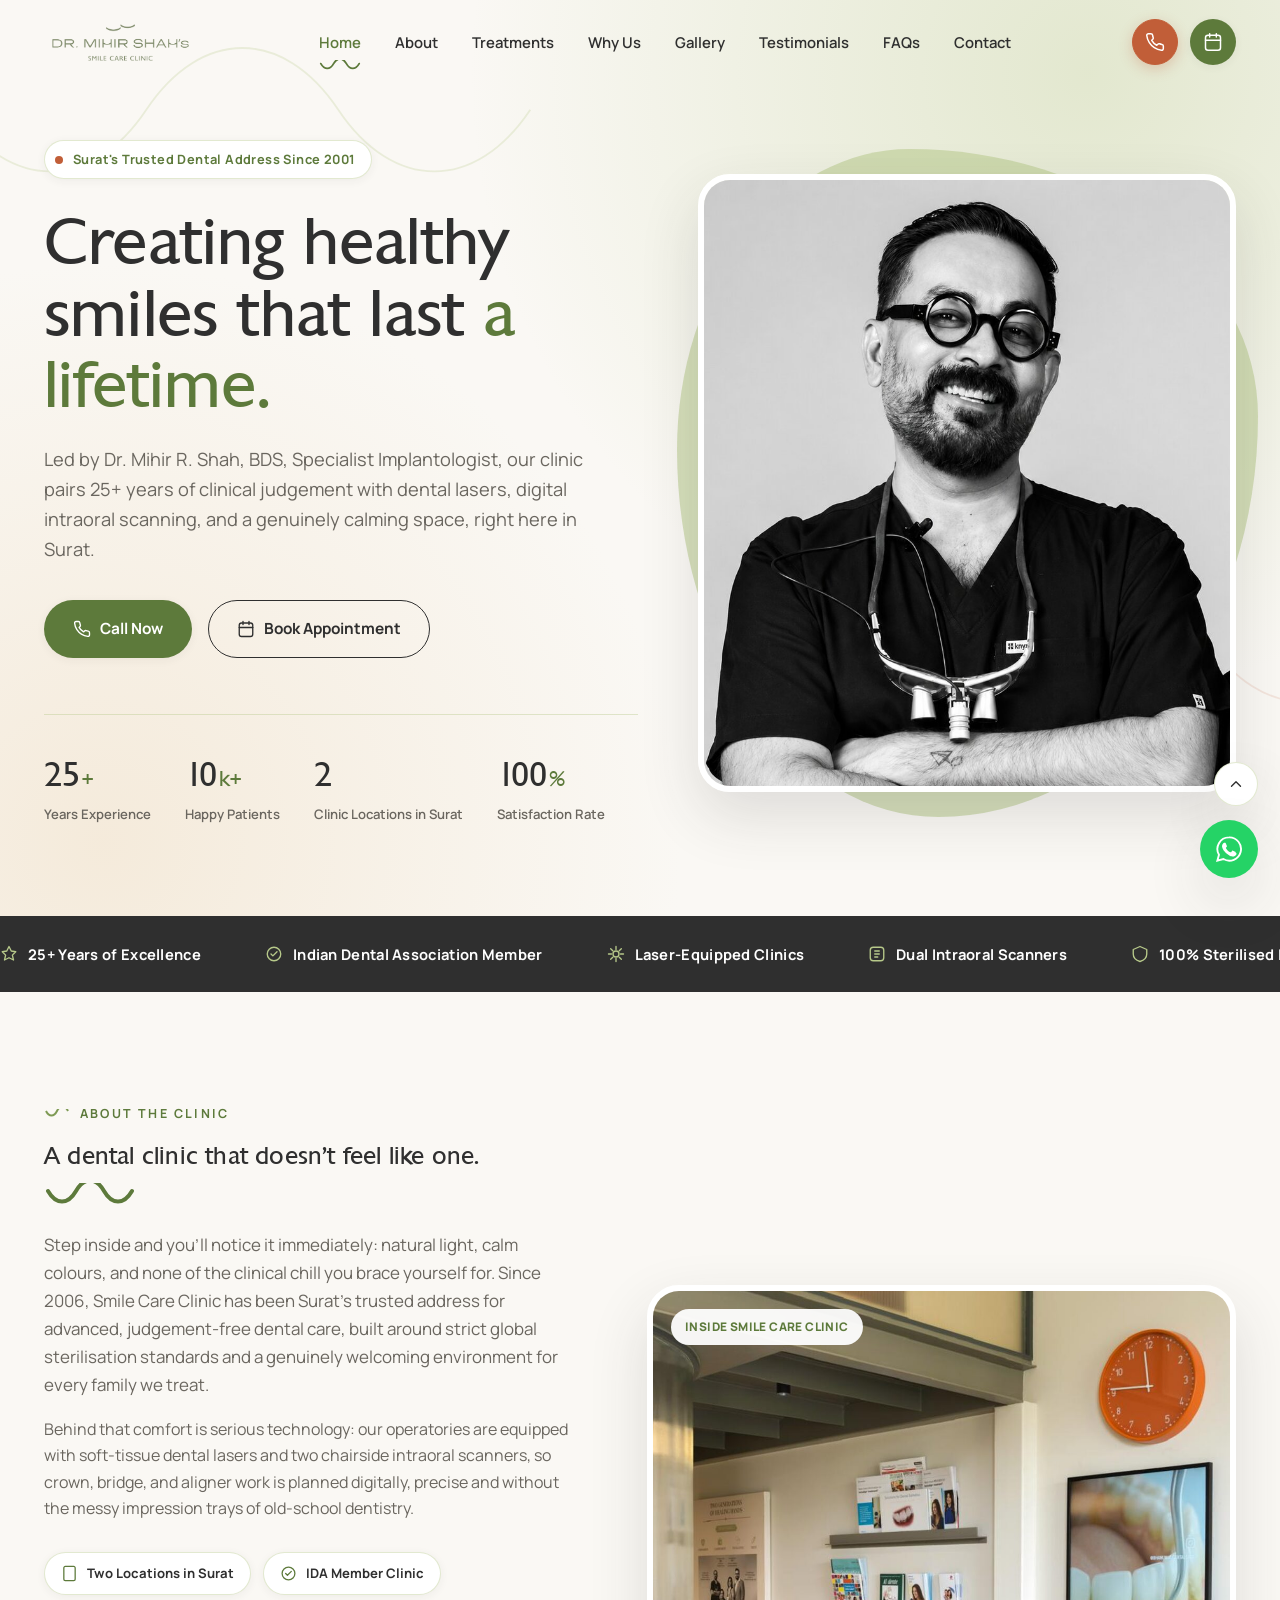
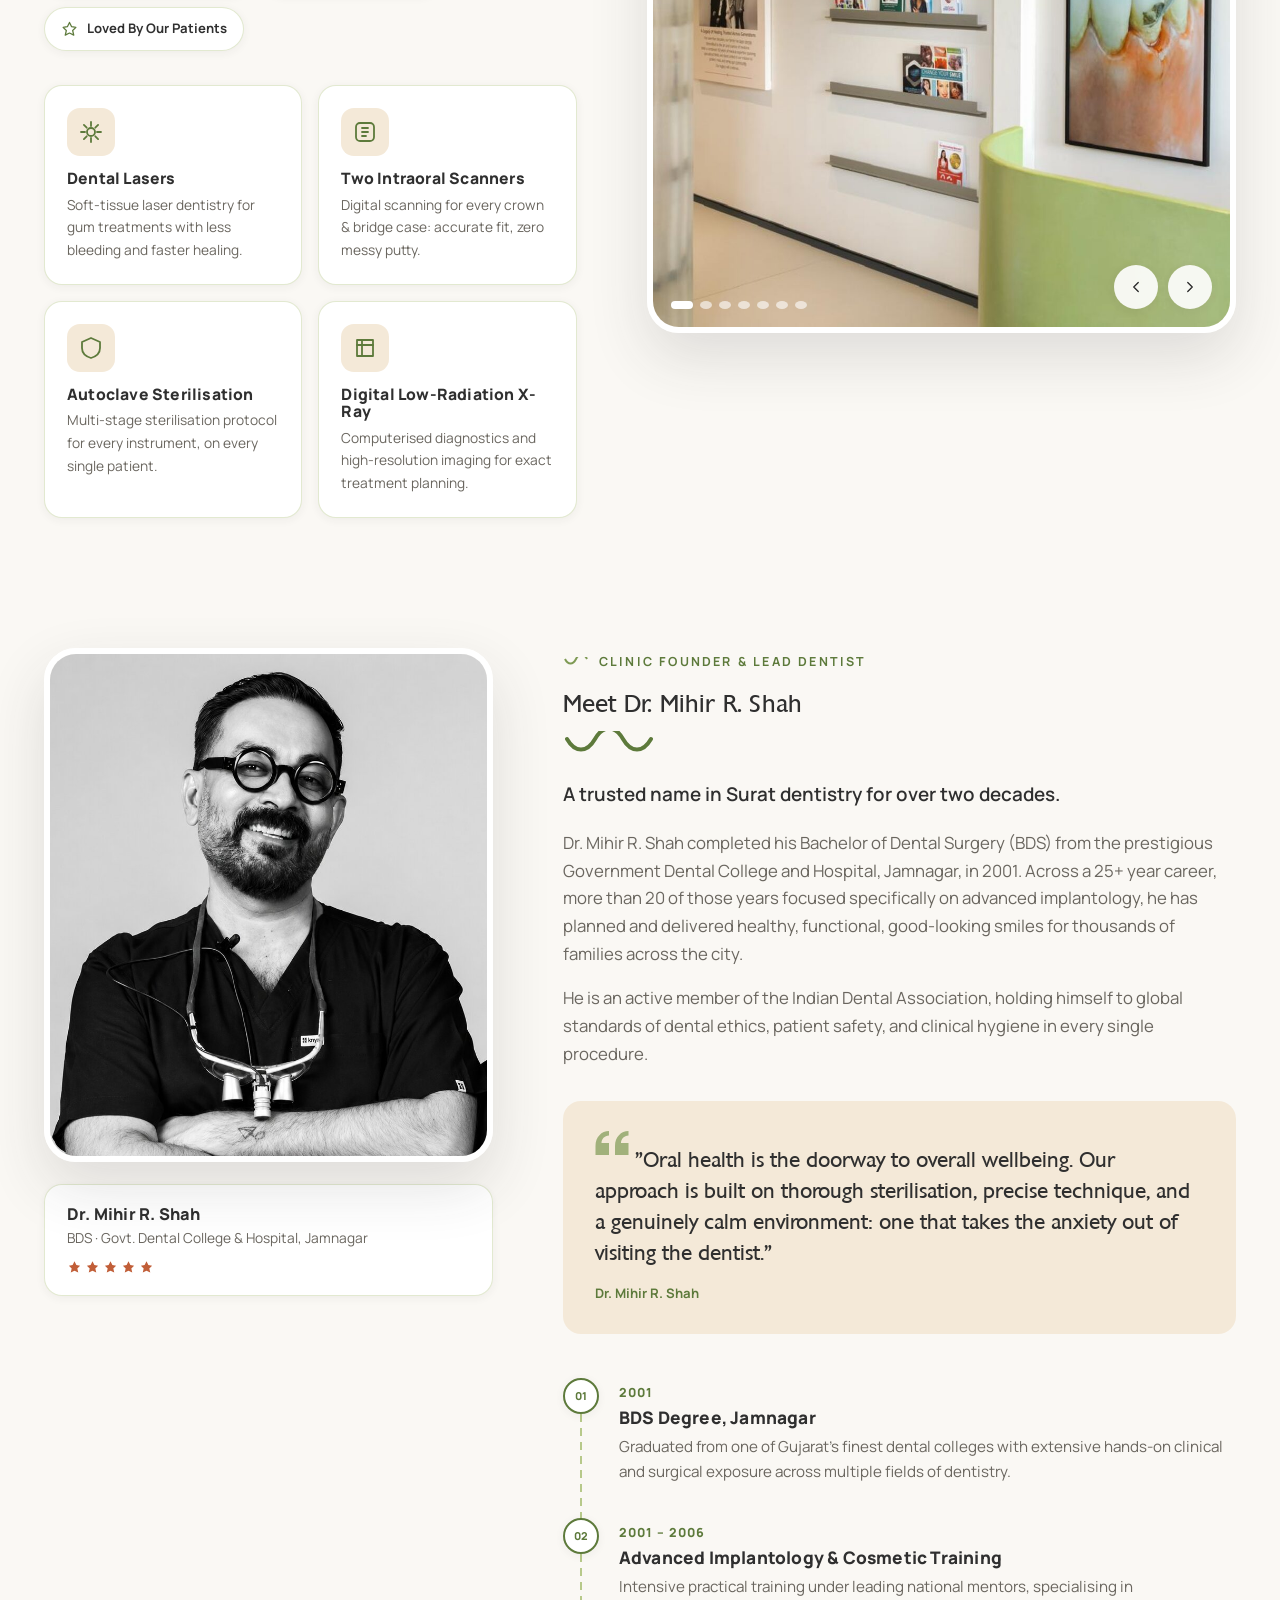
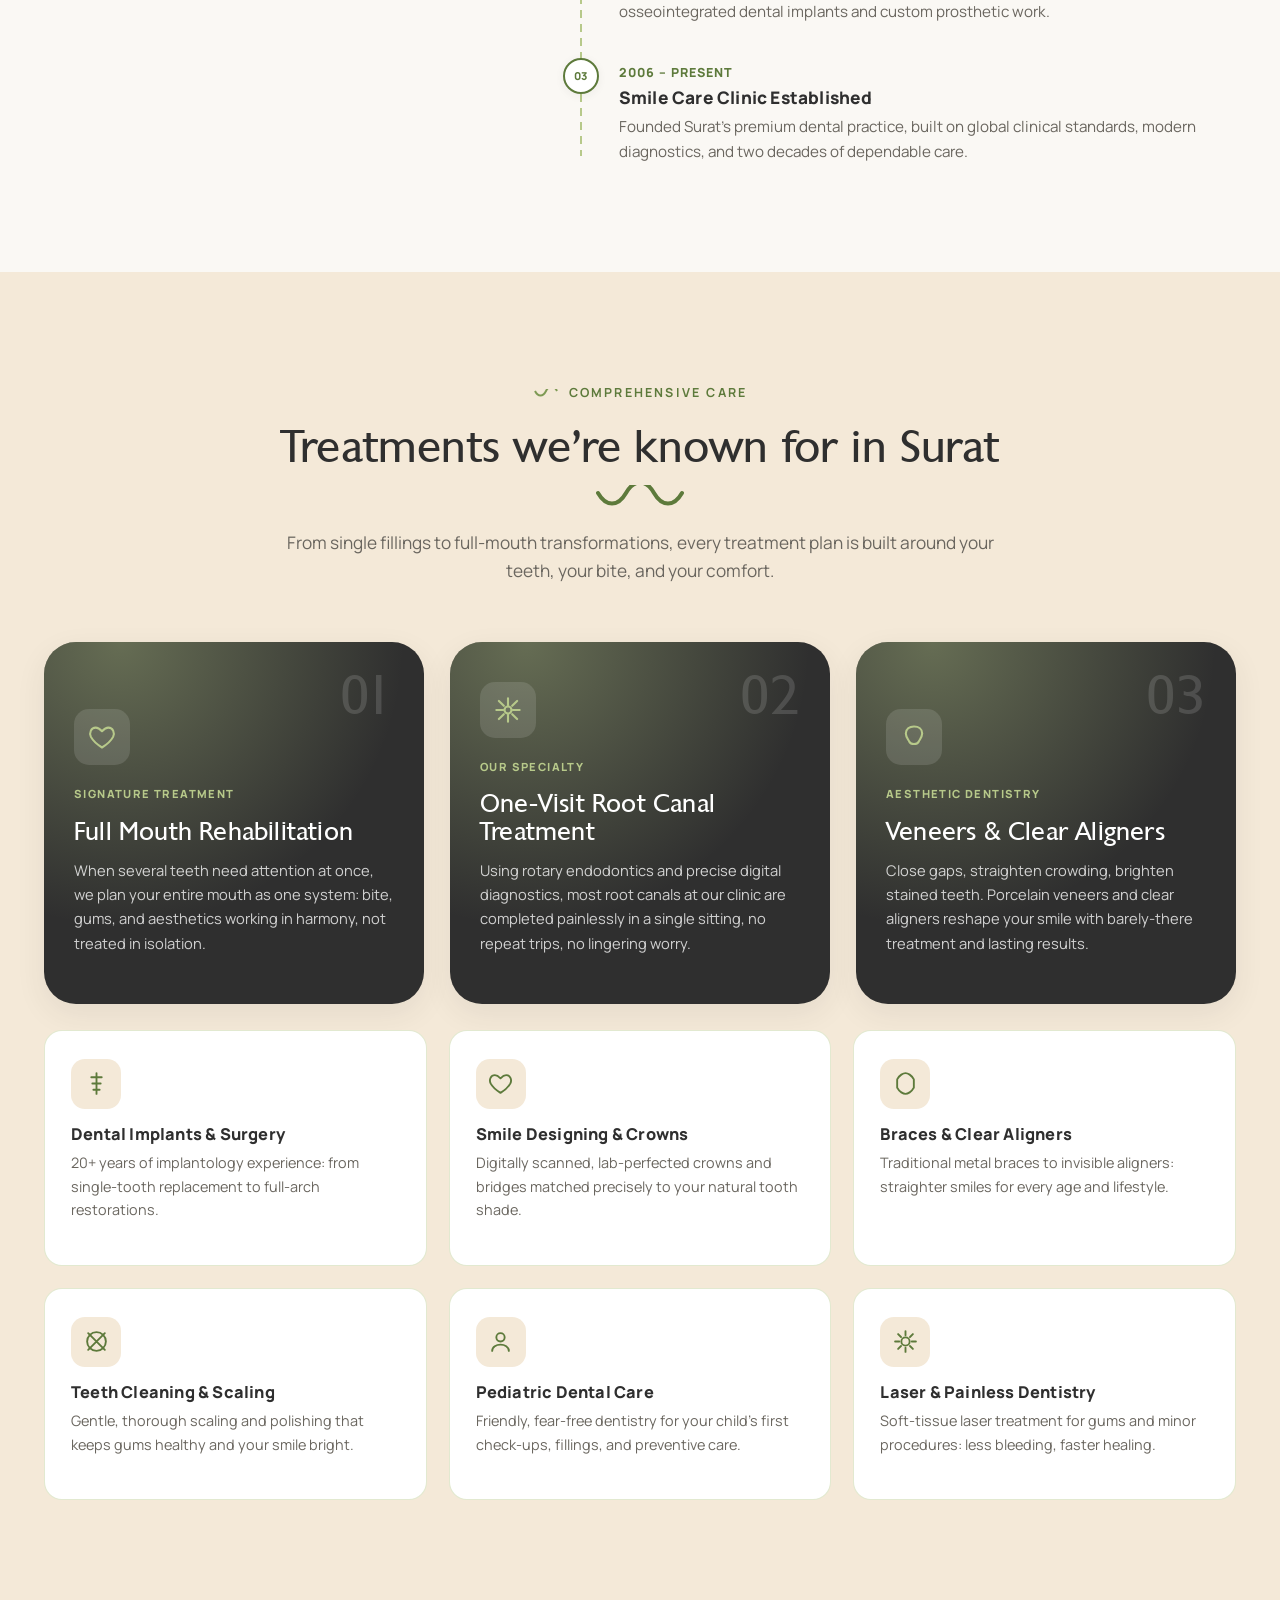
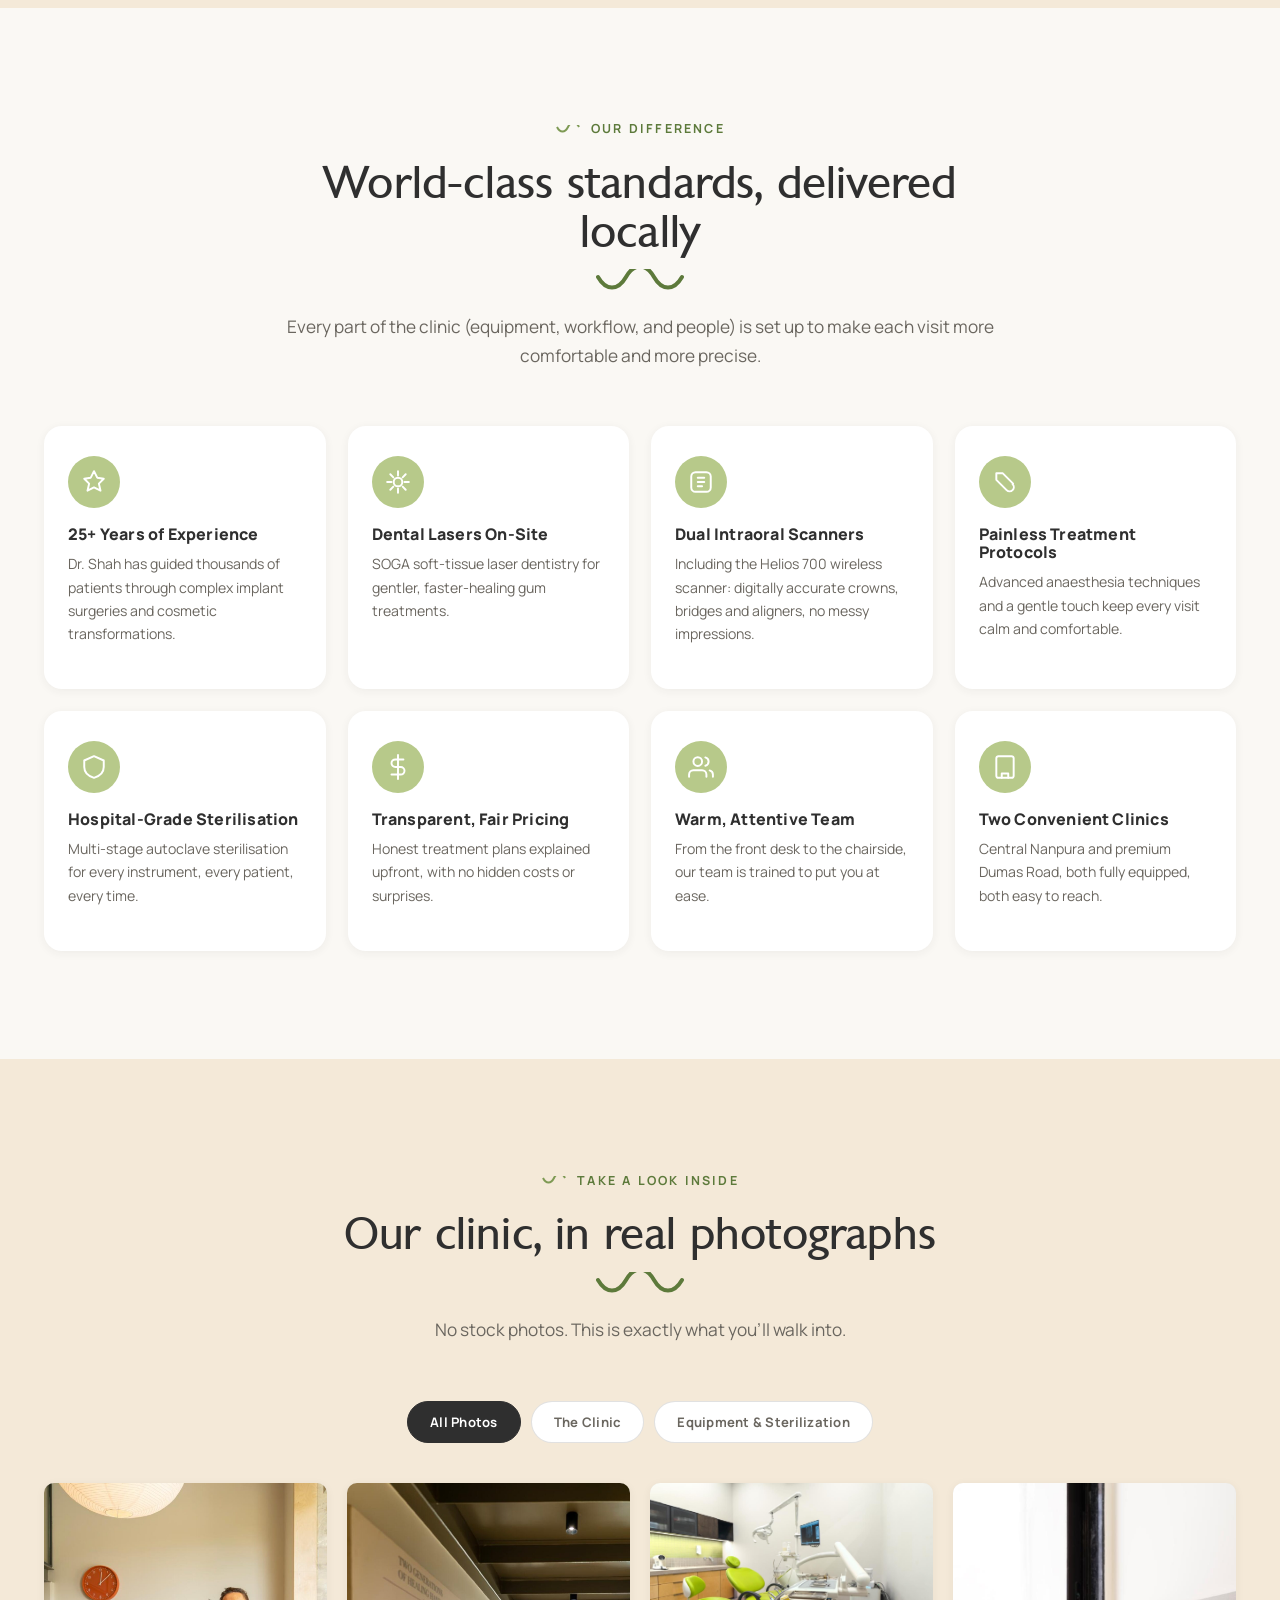
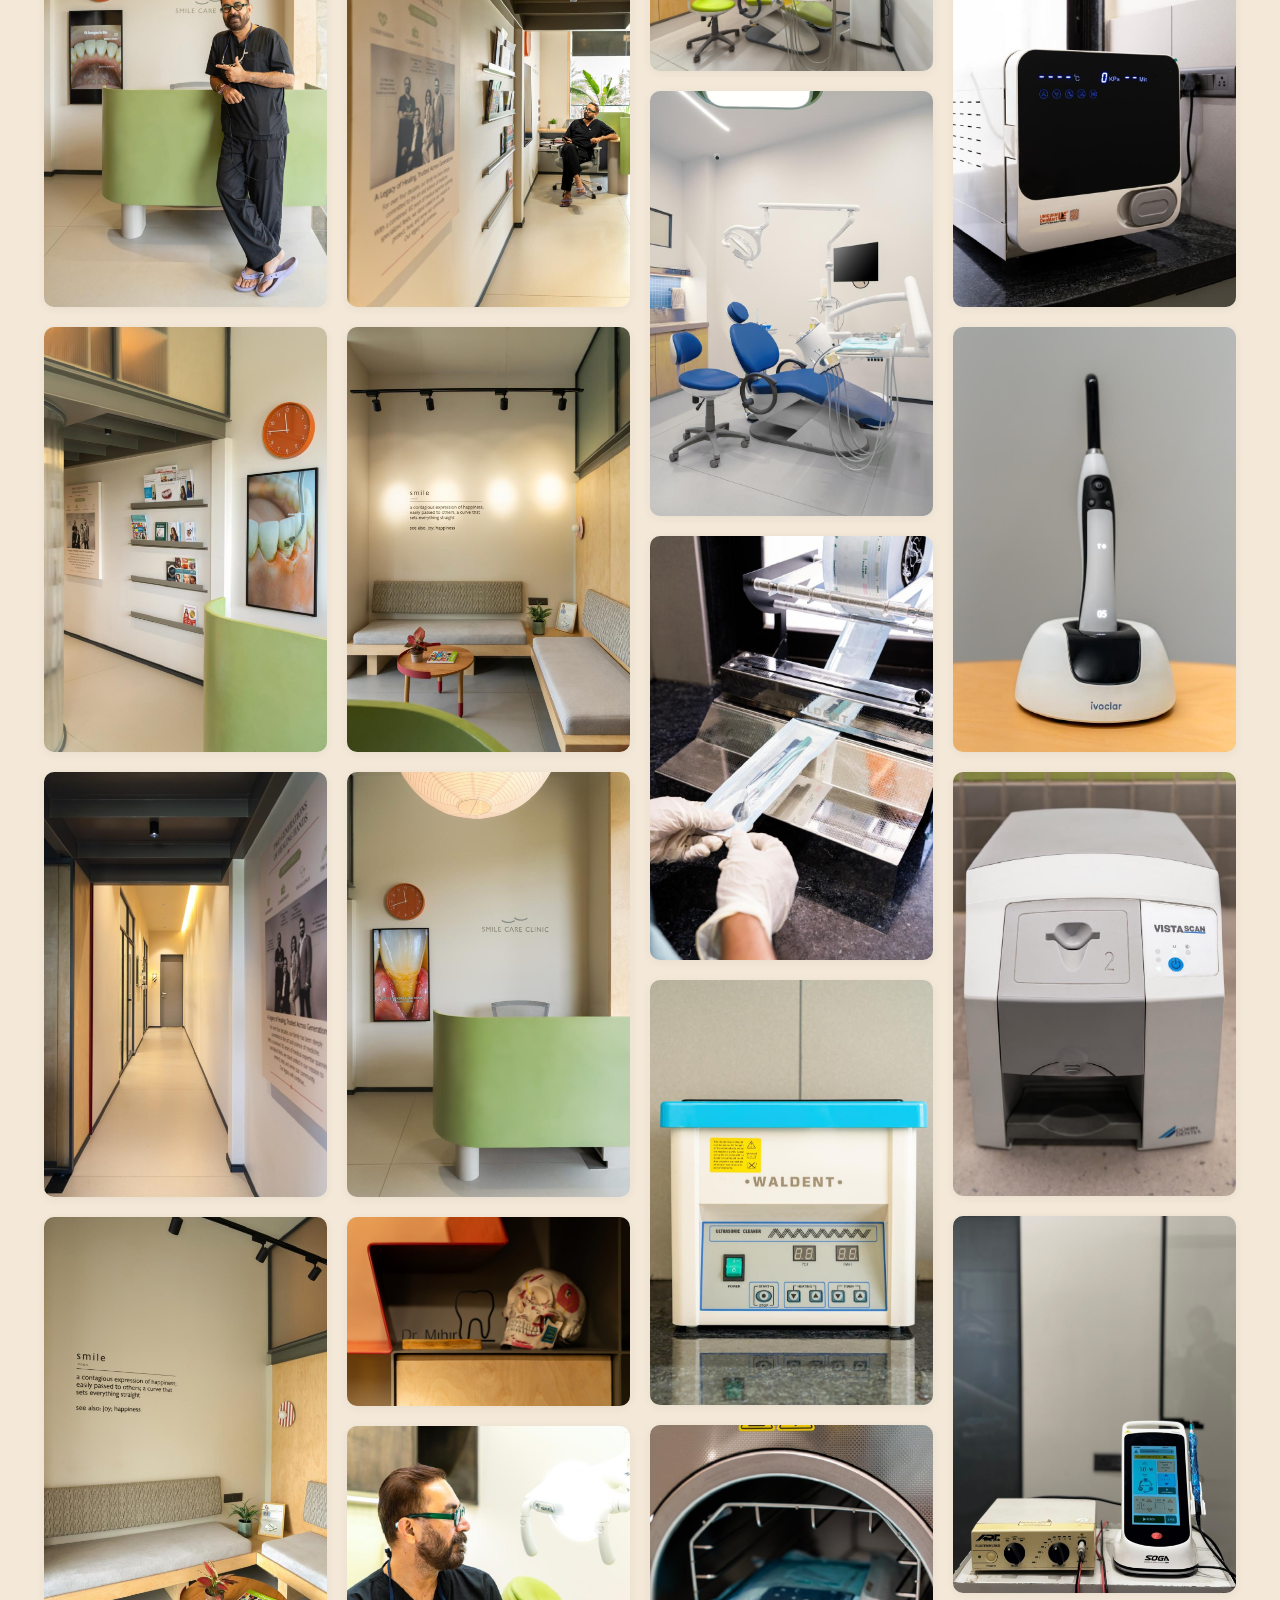
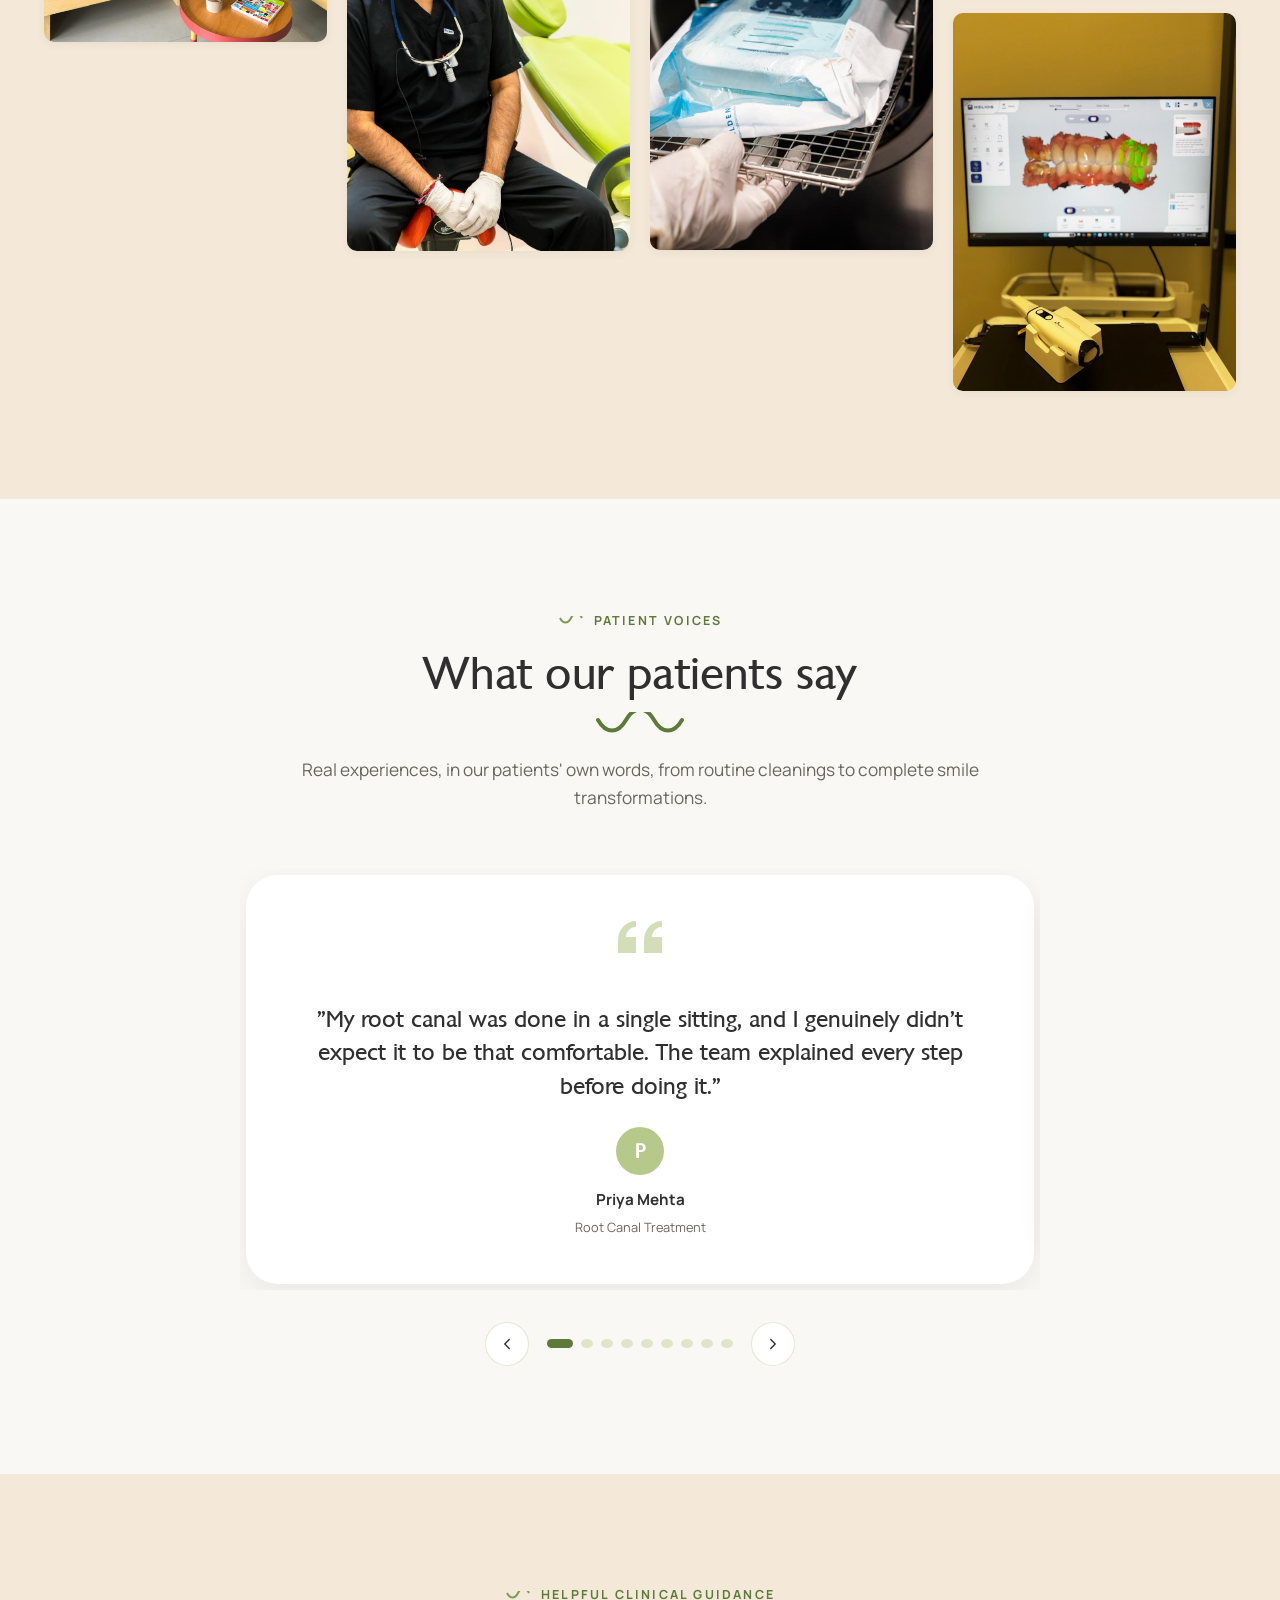
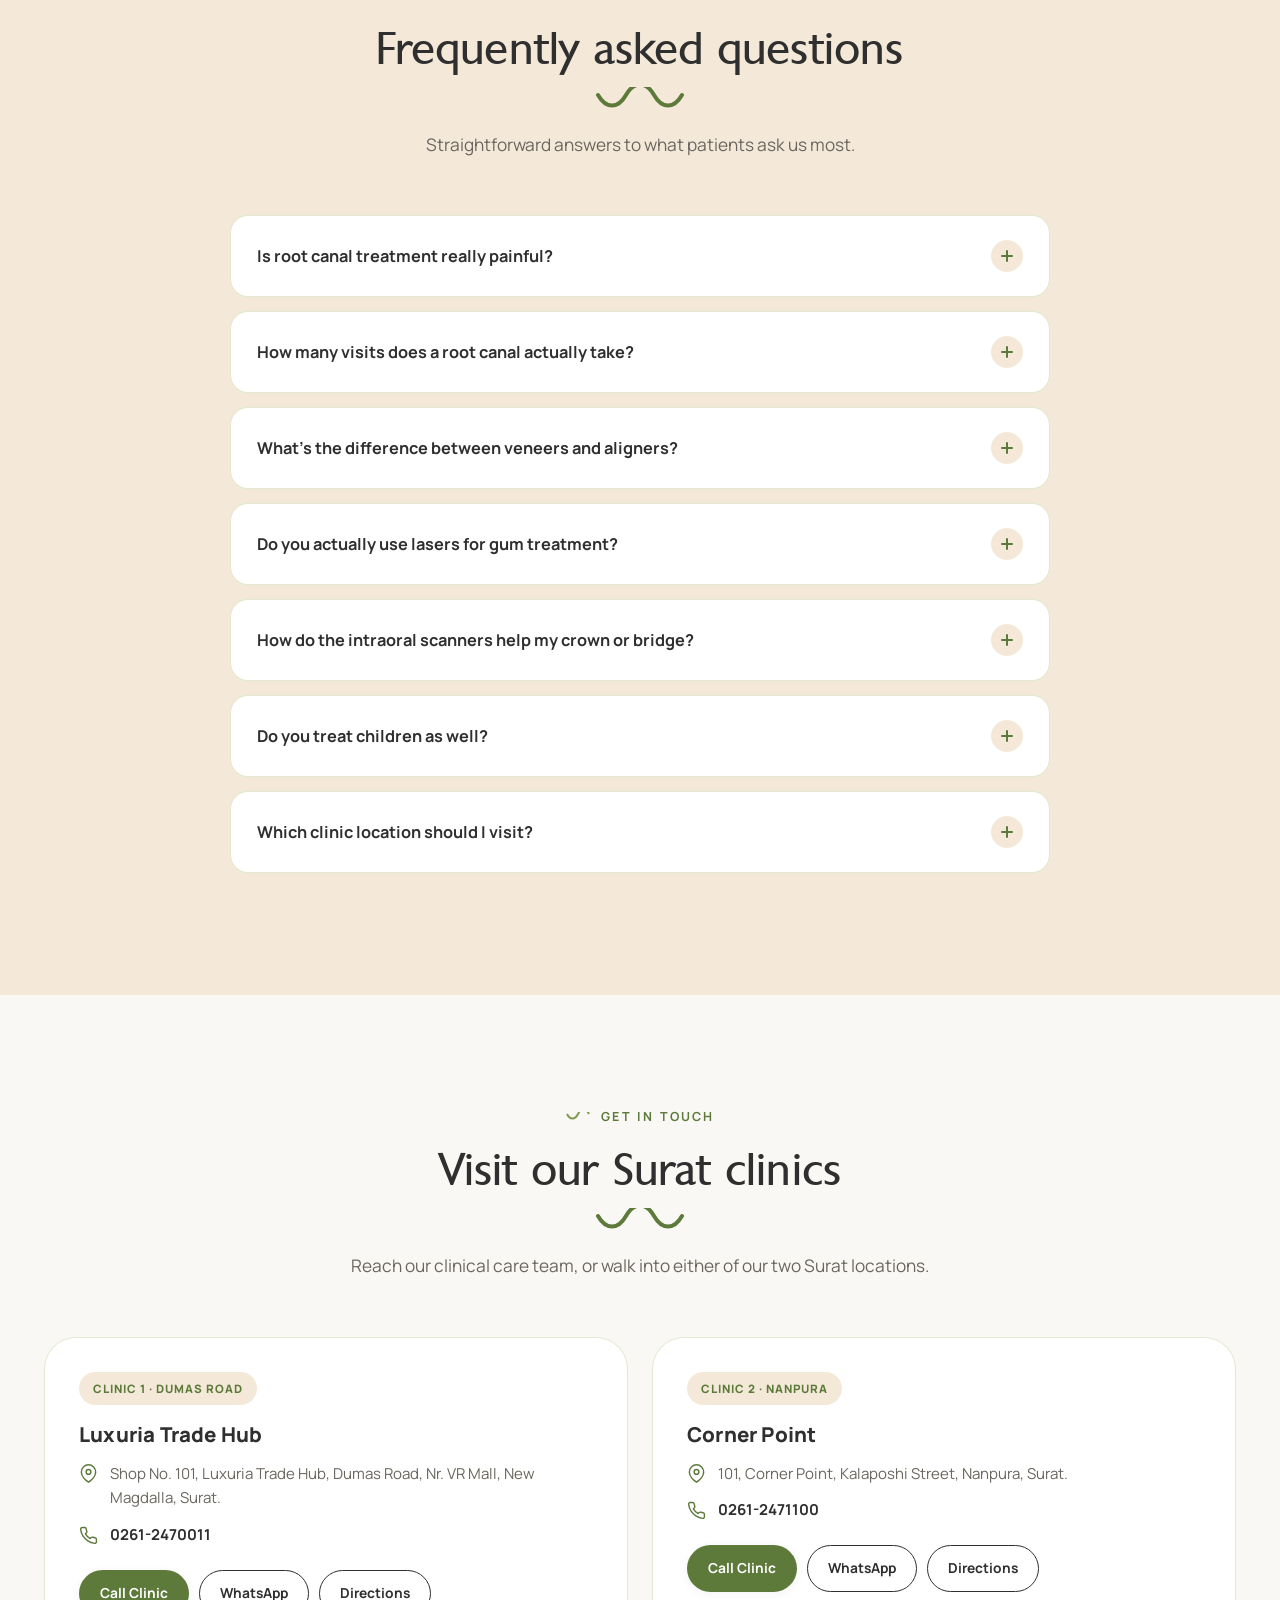
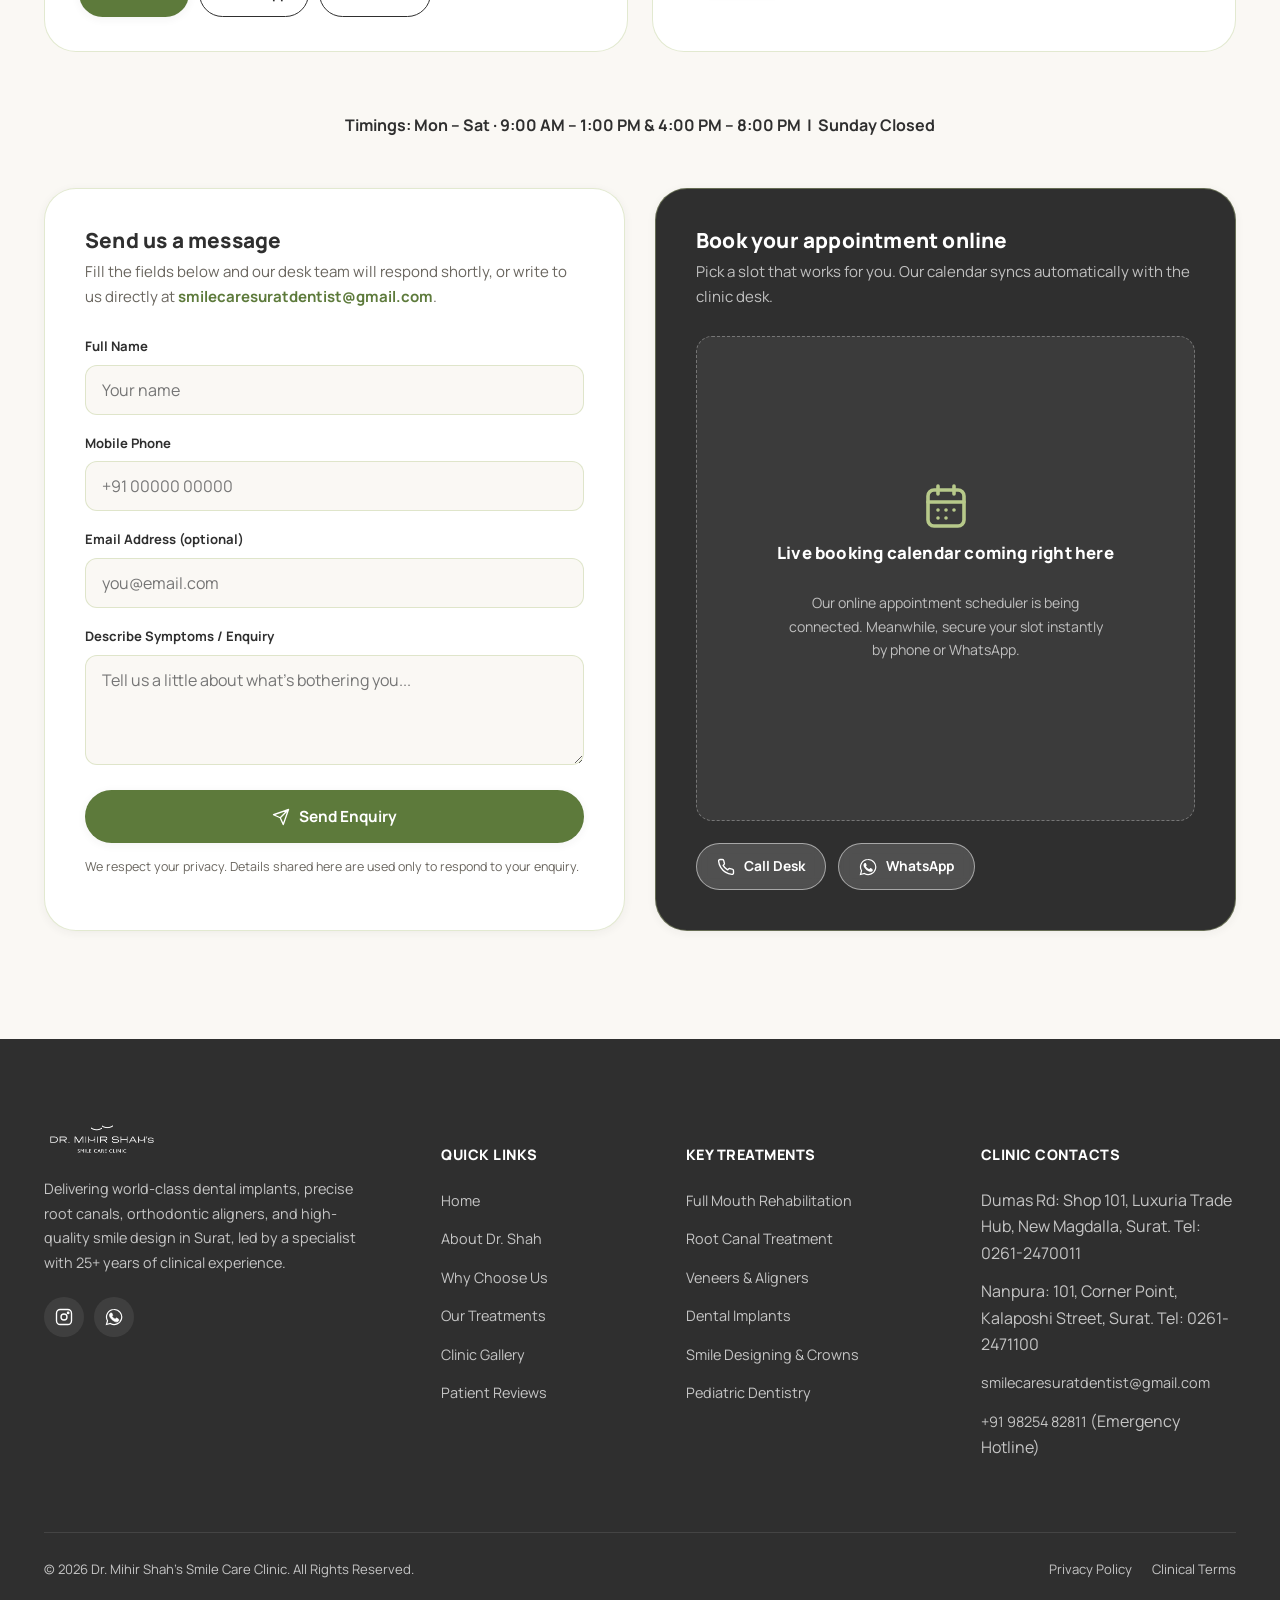
==== index.html @ f991dbf8 "Add files via upload" ====
<!DOCTYPE html>
<html lang="en">
<head>
<meta charset="UTF-8">
<meta name="viewport" content="width=device-width, initial-scale=1.0">
<title>Dr. Mihir Shah's Smile Care Clinic | Best Dentist in Surat: Implants, RCT, Veneers</title>
<meta name="description" content="Smile Care Clinic, Surat, led by Dr. Mihir R. Shah, 25+ years of dental experience. Laser dentistry, dual intraoral scanners, one-visit root canal treatment, full mouth rehabilitation, veneers & aligners. Two clinics: Nanpura & Dumas Road.">
<meta name="keywords" content="dentist in Surat, best dentist Surat, dental implants Surat, root canal treatment Surat, veneers Surat, Dr Mihir Shah, Smile Care Clinic, dental clinic Nanpura, dental clinic Dumas Road">
<meta name="robots" content="index, follow">
<link rel="canonical" href="https://smilecareclinic-surat.com/">

<!-- Open Graph -->
<meta property="og:type" content="business.business">
<meta property="og:title" content="Dr. Mihir Shah's Smile Care Clinic | Best Dentist in Surat">
<meta property="og:description" content="25+ years of trusted, painless dentistry in Surat. Laser dentistry, digital intraoral scanning, one-visit root canals, full mouth rehabilitation, veneers & aligners.">
<meta property="og:image" content="assets/images/logo.png">
<meta property="og:locale" content="en_IN">

<link rel="icon" type="image/png" href="assets/images/logo.png">

<link rel="preconnect" href="https://fonts.googleapis.com">
<link rel="preconnect" href="https://fonts.gstatic.com" crossorigin>
<link href="https://fonts.googleapis.com/css2?family=Manrope:wght@400;500;600;700;800&display=swap" rel="stylesheet">

<link rel="stylesheet" href="assets/css/style.css">

<!-- LocalBusiness structured data -->
<script type="application/ld+json">
{
  "@context": "https://schema.org",
  "@type": "Dentist",
  "name": "Dr. Mihir Shah's Smile Care Clinic",
  "image": "assets/images/logo.png",
  "priceRange": "$$",
  "telephone": "+919825482811",
  "email": "smilecaresuratdentist@gmail.com",
  "founder": { "@type": "Person", "name": "Dr. Mihir R. Shah" },
  "address": [
    {
      "@type": "PostalAddress",
      "streetAddress": "Shop No. 101, Luxuria Trade Hub, Dumas Road, Nr. VR Mall, New Magdalla",
      "addressLocality": "Surat",
      "addressRegion": "Gujarat",
      "addressCountry": "IN"
    },
    {
      "@type": "PostalAddress",
      "streetAddress": "101, Corner Point, Kalaposhi Street, Nanpura",
      "addressLocality": "Surat",
      "addressRegion": "Gujarat",
      "addressCountry": "IN"
    }
  ]
}
</script>
</head>
<body>

<!-- ============================================================
     NAV
     ============================================================ -->
<header class="nav" id="siteNav">
  <div class="container">
    <a href="#home" class="brand" aria-label="Dr. Mihir Shah's Smile Care Clinic Home">
      <img src="assets/images/logo.png" alt="Dr. Mihir Shah's Smile Care Clinic logo">
    </a>

    <nav class="nav-links" id="navLinks">
      <a href="#home" data-nav>Home <span class="arc-underline"><svg viewBox="0 0 92 26"><path d="M4 8c8 14 20 14 28 0s20-14 28 0 20 14 28 0"/></svg></span></a>
      <a href="#about" data-nav>About <span class="arc-underline"><svg viewBox="0 0 92 26"><path d="M4 8c8 14 20 14 28 0s20-14 28 0 20 14 28 0"/></svg></span></a>
      <a href="#treatments" data-nav>Treatments <span class="arc-underline"><svg viewBox="0 0 92 26"><path d="M4 8c8 14 20 14 28 0s20-14 28 0 20 14 28 0"/></svg></span></a>
      <a href="#why-us" data-nav>Why Us <span class="arc-underline"><svg viewBox="0 0 92 26"><path d="M4 8c8 14 20 14 28 0s20-14 28 0 20 14 28 0"/></svg></span></a>
      <a href="#gallery" data-nav>Gallery <span class="arc-underline"><svg viewBox="0 0 92 26"><path d="M4 8c8 14 20 14 28 0s20-14 28 0 20 14 28 0"/></svg></span></a>
      <a href="#testimonials" data-nav>Testimonials <span class="arc-underline"><svg viewBox="0 0 92 26"><path d="M4 8c8 14 20 14 28 0s20-14 28 0 20 14 28 0"/></svg></span></a>
      <a href="#faq" data-nav>FAQs <span class="arc-underline"><svg viewBox="0 0 92 26"><path d="M4 8c8 14 20 14 28 0s20-14 28 0 20 14 28 0"/></svg></span></a>
      <a href="#contact" data-nav>Contact <span class="arc-underline"><svg viewBox="0 0 92 26"><path d="M4 8c8 14 20 14 28 0s20-14 28 0 20 14 28 0"/></svg></span></a>
    </nav>

    <div class="nav-ctas">
      <a href="tel:+919825482811" class="icon-btn icon-btn-outline" aria-label="Call Clinic" title="Call Clinic">
        <svg class="ic-stroke" viewBox="0 0 24 24"><path d="M22 16.92v3a2 2 0 0 1-2.18 2 19.79 19.79 0 0 1-8.63-3.07 19.5 19.5 0 0 1-6-6 19.79 19.79 0 0 1-3.07-8.67A2 2 0 0 1 4.11 2h3a2 2 0 0 1 2 1.72c.127.96.362 1.903.7 2.81a2 2 0 0 1-.45 2.11L8.09 9.91a16 16 0 0 0 6 6l1.27-1.27a2 2 0 0 1 2.11-.45c.907.338 1.85.573 2.81.7A2 2 0 0 1 22 16.92z"/></svg>
      </a>
      <a href="#contact" class="icon-btn icon-btn-primary" aria-label="Book Appointment" title="Book Appointment">
        <svg class="ic-stroke" viewBox="0 0 24 24"><rect x="3" y="4" width="18" height="18" rx="3"/><path d="M16 2v4M8 2v4M3 10h18"/></svg>
      </a>
    </div>

    <button class="nav-toggle" id="navToggle" aria-label="Toggle menu" aria-expanded="false">
      <span></span><span></span><span></span>
    </button>
  </div>
</header>

<!-- ============================================================
     HERO
     ============================================================ -->
<section class="hero" id="home">
  <svg class="hero-arcs" viewBox="0 0 1400 800" preserveAspectRatio="xMidYMid slice">
    <path d="M-50 120c60 90 150 90 210 0s150-90 210 0 150 90 210 0" fill="none" stroke="#B7C98A" stroke-width="2" opacity=".5"/>
    <path d="M900 700c60 90 150 90 210 0s150-90 210 0 150 90 210 0" fill="none" stroke="#C15E38" stroke-width="2" opacity=".25"/>
  </svg>
  <div class="container hero-grid">
    <div class="hero-copy">
      <span class="hero-eyebrow"><span class="dot"></span> Surat's Trusted Dental Address Since 2001</span>
      <h1>Creating healthy smiles that last <em>a lifetime.</em></h1>
      <p class="hero-sub">Led by Dr. Mihir R. Shah, BDS, Specialist Implantologist, our clinic pairs 25+ years of clinical judgement with dental lasers, digital intraoral scanning, and a genuinely calming space, right here in Surat.</p>
      <div class="hero-ctas">
        <a href="tel:+919825482811" class="btn btn-primary">
          <svg class="ic-stroke" viewBox="0 0 24 24"><path d="M22 16.92v3a2 2 0 0 1-2.18 2 19.79 19.79 0 0 1-8.63-3.07 19.5 19.5 0 0 1-6-6 19.79 19.79 0 0 1-3.07-8.67A2 2 0 0 1 4.11 2h3a2 2 0 0 1 2 1.72c.127.96.362 1.903.7 2.81a2 2 0 0 1-.45 2.11L8.09 9.91a16 16 0 0 0 6 6l1.27-1.27a2 2 0 0 1 2.11-.45c.907.338 1.85.573 2.81.7A2 2 0 0 1 22 16.92z"/></svg>
          Call Now
        </a>
        <a href="#contact" class="btn btn-outline">
          <svg class="ic-stroke" viewBox="0 0 24 24"><rect x="3" y="4" width="18" height="18" rx="3"/><path d="M16 2v4M8 2v4M3 10h18"/></svg>
          Book Appointment
        </a>
      </div>

      <div class="hero-stats">
        <div class="hero-stat"><div class="num"><span data-count="25">0</span><span class="suffix">+</span></div><div class="label">Years Experience</div></div>
        <div class="hero-stat"><div class="num"><span data-count="10">0</span><span class="suffix">k+</span></div><div class="label">Happy Patients</div></div>
        <div class="hero-stat"><div class="num"><span data-count="2">0</span><span class="suffix"></span></div><div class="label">Clinic Locations in Surat</div></div>
        <div class="hero-stat"><div class="num"><span data-count="100">0</span><span class="suffix">%</span></div><div class="label">Satisfaction Rate</div></div>
      </div>
    </div>

    <div class="hero-visual">
      <div class="hero-blob"></div>
      <div class="hero-photo-wrap">
        <img src="assets/images/dr-mihir-shah.jpg" alt="Dr. Mihir R. Shah, dentist and implantologist at Smile Care Clinic, Surat">
      </div>
    </div>
  </div>
</section>

<!-- TRUST STRIP -->
<div class="trust-strip">
  <div class="trust-track" id="trustTrack">
    <!-- duplicated via JS for seamless loop, seed items below -->
    <span class="trust-item"><svg class="ic-stroke" viewBox="0 0 24 24"><path d="M12 2l3 6 6 1-4.5 4.5L18 20l-6-3-6 3 1.5-6.5L3 9l6-1 3-6z"/></svg> 25+ Years of Excellence</span>
    <span class="trust-item"><svg class="ic-stroke" viewBox="0 0 24 24"><circle cx="12" cy="12" r="9"/><path d="M8 12l2.5 2.5L16 9"/></svg> Indian Dental Association Member</span>
    <span class="trust-item"><svg class="ic-stroke" viewBox="0 0 24 24"><path d="M12 2v4M4.9 4.9l2.8 2.8M2 12h4M4.9 19.1l2.8-2.8M12 18v4M16.3 16.3l2.8 2.8M18 12h4M16.3 7.7l2.8-2.8"/><circle cx="12" cy="12" r="4"/></svg> Laser-Equipped Clinics</span>
    <span class="trust-item"><svg class="ic-stroke" viewBox="0 0 24 24"><rect x="3" y="3" width="18" height="18" rx="4"/><path d="M9 8h6M9 12h6M9 16h4"/></svg> Dual Intraoral Scanners</span>
    <span class="trust-item"><svg class="ic-stroke" viewBox="0 0 24 24"><path d="M12 2 3 6v6c0 5 4 8.5 9 10 5-1.5 9-5 9-10V6l-9-4z"/></svg> 100% Sterilised Instruments</span>
    <span class="trust-item"><svg class="ic-stroke" viewBox="0 0 24 24"><path d="M18 2H6a2 2 0 0 0-2 2v16a2 2 0 0 0 2 2h12a2 2 0 0 0 2-2V4a2 2 0 0 0-2-2z"/><path d="M9 22v-4h6v4"/></svg> Two Clinics in Surat</span>
  </div>
</div>

<!-- ============================================================
     ABOUT
     ============================================================ -->
<section class="section" id="about">
  <div class="container">

    <!-- About Clinic -->
    <div class="about-clinic">
      <div class="about-copy reveal">
        <span class="eyebrow"><svg viewBox="0 0 26 10"><path d="M2 2c3 6 8 6 11 0s8-6 11 0" fill="none" stroke="#7E9A54" stroke-width="2"/></svg>About The Clinic</span>
        <h2>A dental clinic that doesn't feel like one.</h2>
        <svg class="arc-underline"><path d="M4 8c8 14 20 14 28 0s20-14 28 0 20 14 28 0" fill="none"/></svg>
        <p style="margin-top:22px; font-size:1.06rem;">Step inside and you'll notice it immediately: natural light, calm colours, and none of the clinical chill you brace yourself for. Since 2006, Smile Care Clinic has been Surat's trusted address for advanced, judgement-free dental care, built around strict global sterilisation standards and a genuinely welcoming environment for every family we treat.</p>
        <p>Behind that comfort is serious technology: our operatories are equipped with soft-tissue dental lasers and two chairside intraoral scanners, so crown, bridge, and aligner work is planned digitally, precise and without the messy impression trays of old-school dentistry.</p>

        <div class="badge-row">
          <span class="mini-badge"><svg class="ic-stroke" viewBox="0 0 24 24"><path d="M18 2H6a2 2 0 0 0-2 2v16a2 2 0 0 0 2 2h12a2 2 0 0 0 2-2V4a2 2 0 0 0-2-2z"/></svg>Two Locations in Surat</span>
          <span class="mini-badge"><svg class="ic-stroke" viewBox="0 0 24 24"><circle cx="12" cy="12" r="9"/><path d="M8 12l2.5 2.5L16 9"/></svg>IDA Member Clinic</span>
          <a href="#testimonials" class="mini-badge" style="text-decoration:none;"><svg class="ic-stroke" viewBox="0 0 24 24"><path d="M12 2l3 6 6 1-4.5 4.5L18 20l-6-3-6 3 1.5-6.5L3 9l6-1 3-6z"/></svg>Loved By Our Patients</a>
        </div>

        <div class="equip-grid">
          <div class="equip-card">
            <span class="ic"><svg class="ic-stroke" viewBox="0 0 24 24"><path d="M12 2v4M12 18v4M4.9 4.9l2.8 2.8M16.3 16.3l2.8 2.8M2 12h4M18 12h4M4.9 19.1l2.8-2.8M16.3 7.7l2.8-2.8"/><circle cx="12" cy="12" r="4"/></svg></span>
            <h4>Dental Lasers</h4>
            <p>Soft-tissue laser dentistry for gum treatments with less bleeding and faster healing.</p>
          </div>
          <div class="equip-card">
            <span class="ic"><svg class="ic-stroke" viewBox="0 0 24 24"><rect x="3" y="3" width="18" height="18" rx="4"/><path d="M9 8h6M9 12h6M9 16h4"/></svg></span>
            <h4>Two Intraoral Scanners</h4>
            <p>Digital scanning for every crown & bridge case: accurate fit, zero messy putty.</p>
          </div>
          <div class="equip-card">
            <span class="ic"><svg class="ic-stroke" viewBox="0 0 24 24"><path d="M12 2 3 6v6c0 5 4 8.5 9 10 5-1.5 9-5 9-10V6l-9-4z"/></svg></span>
            <h4>Autoclave Sterilisation</h4>
            <p>Multi-stage sterilisation protocol for every instrument, on every single patient.</p>
          </div>
          <div class="equip-card">
            <span class="ic"><svg class="ic-stroke" viewBox="0 0 24 24"><path d="M4 4h16v16H4z"/><path d="M4 9h16M9 4v16"/></svg></span>
            <h4>Digital Low-Radiation X-Ray</h4>
            <p>Computerised diagnostics and high-resolution imaging for exact treatment planning.</p>
          </div>
        </div>
      </div>

      <div class="about-carousel reveal">
        <div class="carousel" id="clinicCarousel">
          <span class="carousel-tag">Inside Smile Care Clinic</span>
          <div class="carousel-track" id="carouselTrack">
            <div class="carousel-slide"><img src="assets/images/clinic-3.jpg" alt="Smile Care Clinic reception desk, Surat" loading="lazy"></div>
            <div class="carousel-slide"><img src="assets/images/clinic-4.jpg" alt="Clinic interior hallway with patient information wall" loading="lazy"></div>
            <div class="carousel-slide"><img src="assets/images/clinic-5.jpg" alt="Smile Care Clinic waiting lounge, Surat" loading="lazy"></div>
            <div class="carousel-slide"><img src="assets/images/clinic-6.jpg" alt="Dr. Mihir Shah at the reception of Smile Care Clinic" loading="lazy"></div>
            <div class="carousel-slide"><img src="assets/images/clinic-7.jpg" alt="Dr. Mihir Shah reviewing patient information in clinic corridor" loading="lazy"></div>
            <div class="carousel-slide"><img src="assets/images/clinic-1.jpg" alt="Clinic corridor with legacy wall display" loading="lazy"></div>
            <div class="carousel-slide"><img src="assets/images/clinic-2.jpg" alt="Smile Care Clinic patient waiting area seating" loading="lazy"></div>
          </div>
          <div class="carousel-dots" id="carouselDots"></div>
          <div class="carousel-arrows">
            <button class="carousel-arrow" id="carPrev" aria-label="Previous image"><svg class="ic-stroke" viewBox="0 0 24 24"><path d="M15 18l-6-6 6-6"/></svg></button>
            <button class="carousel-arrow" id="carNext" aria-label="Next image"><svg class="ic-stroke" viewBox="0 0 24 24"><path d="M9 18l6-6-6-6"/></svg></button>
          </div>
        </div>
      </div>
    </div>

    <!-- About Doctor -->
    <div class="about-doctor">
      <div class="doctor-photo-col reveal">
        <div class="doctor-photo-wrap">
          <img src="assets/images/dr-mihir-shah.jpg" alt="Portrait of Dr. Mihir R. Shah, BDS, Specialist Implantologist">
        </div>
        <div class="doctor-name-tag">
          <h4>Dr. Mihir R. Shah</h4>
          <p>BDS · Govt. Dental College &amp; Hospital, Jamnagar</p>
          <div class="stars">
            <svg viewBox="0 0 24 24"><path d="M12 2l3 6 6 1-4.5 4.5L18 20l-6-3-6 3 1.5-6.5L3 9l6-1 3-6z"/></svg>
            <svg viewBox="0 0 24 24"><path d="M12 2l3 6 6 1-4.5 4.5L18 20l-6-3-6 3 1.5-6.5L3 9l6-1 3-6z"/></svg>
            <svg viewBox="0 0 24 24"><path d="M12 2l3 6 6 1-4.5 4.5L18 20l-6-3-6 3 1.5-6.5L3 9l6-1 3-6z"/></svg>
            <svg viewBox="0 0 24 24"><path d="M12 2l3 6 6 1-4.5 4.5L18 20l-6-3-6 3 1.5-6.5L3 9l6-1 3-6z"/></svg>
            <svg viewBox="0 0 24 24"><path d="M12 2l3 6 6 1-4.5 4.5L18 20l-6-3-6 3 1.5-6.5L3 9l6-1 3-6z"/></svg>
          </div>
        </div>
      </div>

      <div class="doctor-bio reveal">
        <span class="eyebrow"><svg viewBox="0 0 26 10"><path d="M2 2c3 6 8 6 11 0s8-6 11 0" fill="none" stroke="#7E9A54" stroke-width="2"/></svg>Clinic Founder &amp; Lead Dentist</span>
        <h2>Meet Dr. Mihir R. Shah</h2>
        <svg class="arc-underline"><path d="M4 8c8 14 20 14 28 0s20-14 28 0 20 14 28 0" fill="none"/></svg>

        <p class="lead" style="margin-top:22px;">A trusted name in Surat dentistry for over two decades.</p>
        <p>Dr. Mihir R. Shah completed his Bachelor of Dental Surgery (BDS) from the prestigious Government Dental College and Hospital, Jamnagar, in 2001. Across a 25+ year career, more than 20 of those years focused specifically on advanced implantology, he has planned and delivered healthy, functional, good-looking smiles for thousands of families across the city.</p>
        <p>He is an active member of the Indian Dental Association, holding himself to global standards of dental ethics, patient safety, and clinical hygiene in every single procedure.</p>

        <blockquote class="pull-quote">
          <svg viewBox="0 0 44 32" fill="#7E9A54"><path d="M0 20C0 8 8 0 18 0v6c-6 0-10 5-10 10h10v16H0V20zm26 0C26 8 34 0 44 0v6c-6 0-10 5-10 10h10v16H26V20z"/></svg>
          "Oral health is the doorway to overall wellbeing. Our approach is built on thorough sterilisation, precise technique, and a genuinely calm environment: one that takes the anxiety out of visiting the dentist."
          <cite>Dr. Mihir R. Shah</cite>
        </blockquote>

        <div class="timeline">
          <div class="tl-item reveal">
            <span class="tl-dot">01</span>
            <span class="tl-year">2001</span>
            <h4>BDS Degree, Jamnagar</h4>
            <p>Graduated from one of Gujarat's finest dental colleges with extensive hands-on clinical and surgical exposure across multiple fields of dentistry.</p>
          </div>
          <div class="tl-item reveal">
            <span class="tl-dot">02</span>
            <span class="tl-year">2001 – 2006</span>
            <h4>Advanced Implantology &amp; Cosmetic Training</h4>
            <p>Intensive practical training under leading national mentors, specialising in osseointegrated dental implants and custom prosthetic work.</p>
          </div>
          <div class="tl-item reveal">
            <span class="tl-dot">03</span>
            <span class="tl-year">2006 – Present</span>
            <h4>Smile Care Clinic Established</h4>
            <p>Founded Surat's premium dental practice, built on global clinical standards, modern diagnostics, and two decades of dependable care.</p>
          </div>
        </div>
      </div>
    </div>

  </div>
</section>

<!-- ============================================================
     TREATMENTS
     ============================================================ -->
<section class="section bg-secondary" id="treatments">
  <div class="container">
    <div class="section-head center reveal">
      <span class="eyebrow" style="justify-content:center; width:100%;"><svg viewBox="0 0 26 10"><path d="M2 2c3 6 8 6 11 0s8-6 11 0" fill="none" stroke="#7E9A54" stroke-width="2"/></svg>Comprehensive Care</span>
      <h2>Treatments we're known for in Surat</h2>
      <svg class="arc-underline"><path d="M4 8c8 14 20 14 28 0s20-14 28 0 20 14 28 0" fill="none"/></svg>
      <p>From single fillings to full-mouth transformations, every treatment plan is built around your teeth, your bite, and your comfort.</p>
    </div>

    <div class="featured-grid stagger">
      <div class="featured-card reveal-scale" style="--i:0">
        <span class="fnum">01</span>
        <span class="ic"><svg class="ic-stroke" viewBox="0 0 24 24"><path d="M12 21s-7-4.35-9.5-9.1C.8 8.1 2.7 4 6.6 4c2 0 3.4 1 5.4 3 2-2 3.4-3 5.4-3 3.9 0 5.8 4.1 4.1 7.9C19 16.65 12 21 12 21z"/></svg></span>
        <span class="tag">Signature Treatment</span>
        <h3>Full Mouth Rehabilitation</h3>
        <p>When several teeth need attention at once, we plan your entire mouth as one system: bite, gums, and aesthetics working in harmony, not treated in isolation.</p>
      </div>
      <div class="featured-card reveal-scale" style="--i:1">
        <span class="fnum">02</span>
        <span class="ic"><svg class="ic-stroke" viewBox="0 0 24 24"><path d="M12 2v6M12 22v-6M4.2 4.2l4.2 4.2M15.6 15.6l4.2 4.2M2 12h6M16 12h6M4.2 19.8l4.2-4.2M15.6 8.4l4.2-4.2"/><circle cx="12" cy="12" r="3"/></svg></span>
        <span class="tag">Our Specialty</span>
        <h3>One-Visit Root Canal Treatment</h3>
        <p>Using rotary endodontics and precise digital diagnostics, most root canals at our clinic are completed painlessly in a single sitting, no repeat trips, no lingering worry.</p>
      </div>
      <div class="featured-card reveal-scale" style="--i:2">
        <span class="fnum">03</span>
        <span class="ic"><svg class="ic-stroke" viewBox="0 0 24 24"><path d="M12 3c-4 0-7 2-7 6 0 3 2 5 3 7 .5 1 1 2 4 2s3.5-1 4-2c1-2 3-4 3-7 0-4-3-6-7-6z"/></svg></span>
        <span class="tag">Aesthetic Dentistry</span>
        <h3>Veneers &amp; Clear Aligners</h3>
        <p>Close gaps, straighten crowding, brighten stained teeth. Porcelain veneers and clear aligners reshape your smile with barely-there treatment and lasting results.</p>
      </div>
    </div>

    <div class="treat-grid stagger">
      <div class="treat-card reveal" style="--i:0">
        <span class="ic"><svg class="ic-stroke" viewBox="0 0 24 24"><path d="M12 2v20M7 6h10M8 12h8M9 18h6"/></svg></span>
        <h4>Dental Implants &amp; Surgery</h4>
        <p>20+ years of implantology experience: from single-tooth replacement to full-arch restorations.</p>
      </div>
      <div class="treat-card reveal" style="--i:1">
        <span class="ic"><svg class="ic-stroke" viewBox="0 0 24 24"><path d="M12 21s-7-4.35-9.5-9.1C.8 8.1 2.7 4 6.6 4c2 0 3.4 1 5.4 3 2-2 3.4-3 5.4-3 3.9 0 5.8 4.1 4.1 7.9C19 16.65 12 21 12 21z"/></svg></span>
        <h4>Smile Designing &amp; Crowns</h4>
        <p>Digitally scanned, lab-perfected crowns and bridges matched precisely to your natural tooth shade.</p>
      </div>
      <div class="treat-card reveal" style="--i:2">
        <span class="ic"><svg class="ic-stroke" viewBox="0 0 24 24"><path d="M4 8c2-4 6-6 8-6s6 2 8 6M4 16c2 4 6 6 8 6s6-2 8-6M4 8v8M20 8v8"/></svg></span>
        <h4>Braces &amp; Clear Aligners</h4>
        <p>Traditional metal braces to invisible aligners: straighter smiles for every age and lifestyle.</p>
      </div>
      <div class="treat-card reveal" style="--i:3">
        <span class="ic"><svg class="ic-stroke" viewBox="0 0 24 24"><path d="M4 4l16 16M20 4L4 20"/><circle cx="12" cy="12" r="9"/></svg></span>
        <h4>Teeth Cleaning &amp; Scaling</h4>
        <p>Gentle, thorough scaling and polishing that keeps gums healthy and your smile bright.</p>
      </div>
      <div class="treat-card reveal" style="--i:4">
        <span class="ic"><svg class="ic-stroke" viewBox="0 0 24 24"><circle cx="12" cy="8" r="4"/><path d="M4 21c0-4 4-6 8-6s8 2 8 6"/></svg></span>
        <h4>Pediatric Dental Care</h4>
        <p>Friendly, fear-free dentistry for your child's first check-ups, fillings, and preventive care.</p>
      </div>
      <div class="treat-card reveal" style="--i:5">
        <span class="ic"><svg class="ic-stroke" viewBox="0 0 24 24"><path d="M12 2v4M4.9 4.9l2.8 2.8M2 12h4M4.9 19.1l2.8-2.8M12 18v4M16.3 16.3l2.8 2.8M18 12h4M16.3 7.7l2.8-2.8"/><circle cx="12" cy="12" r="4"/></svg></span>
        <h4>Laser &amp; Painless Dentistry</h4>
        <p>Soft-tissue laser treatment for gums and minor procedures: less bleeding, faster healing.</p>
      </div>
    </div>
  </div>
</section>

<!-- ============================================================
     WHY US
     ============================================================ -->
<section class="section" id="why-us">
  <div class="container">
    <div class="section-head center reveal">
      <span class="eyebrow" style="justify-content:center; width:100%;"><svg viewBox="0 0 26 10"><path d="M2 2c3 6 8 6 11 0s8-6 11 0" fill="none" stroke="#7E9A54" stroke-width="2"/></svg>Our Difference</span>
      <h2>World-class standards, delivered locally</h2>
      <svg class="arc-underline"><path d="M4 8c8 14 20 14 28 0s20-14 28 0 20 14 28 0" fill="none"/></svg>
      <p>Every part of the clinic (equipment, workflow, and people) is set up to make each visit more comfortable and more precise.</p>
    </div>

    <div class="why-grid stagger">
      <div class="why-card reveal" style="--i:0">
        <span class="ic"><svg class="ic-stroke" viewBox="0 0 24 24"><path d="M12 2l3 6 6 1-4.5 4.5L18 20l-6-3-6 3 1.5-6.5L3 9l6-1 3-6z"/></svg></span>
        <h4>25+ Years of Experience</h4>
        <p>Dr. Shah has guided thousands of patients through complex implant surgeries and cosmetic transformations.</p>
      </div>
      <div class="why-card reveal" style="--i:1">
        <span class="ic"><svg class="ic-stroke" viewBox="0 0 24 24"><path d="M12 2v4M4.9 4.9l2.8 2.8M2 12h4M4.9 19.1l2.8-2.8M12 18v4M16.3 16.3l2.8 2.8M18 12h4M16.3 7.7l2.8-2.8"/><circle cx="12" cy="12" r="4"/></svg></span>
        <h4>Dental Lasers On-Site</h4>
        <p>SOGA soft-tissue laser dentistry for gentler, faster-healing gum treatments.</p>
      </div>
      <div class="why-card reveal" style="--i:2">
        <span class="ic"><svg class="ic-stroke" viewBox="0 0 24 24"><rect x="3" y="3" width="18" height="18" rx="4"/><path d="M9 8h6M9 12h6M9 16h4"/></svg></span>
        <h4>Dual Intraoral Scanners</h4>
        <p>Including the Helios 700 wireless scanner: digitally accurate crowns, bridges and aligners, no messy impressions.</p>
      </div>
      <div class="why-card reveal" style="--i:3">
        <span class="ic"><svg class="ic-stroke" viewBox="0 0 24 24"><path d="M19 14c1.5 1.5 1.5 4 0 5.5s-4 1.5-5.5 0L4 10V4h6l9.5 9.5z"/></svg></span>
        <h4>Painless Treatment Protocols</h4>
        <p>Advanced anaesthesia techniques and a gentle touch keep every visit calm and comfortable.</p>
      </div>
      <div class="why-card reveal" style="--i:4">
        <span class="ic"><svg class="ic-stroke" viewBox="0 0 24 24"><path d="M12 2 3 6v6c0 5 4 8.5 9 10 5-1.5 9-5 9-10V6l-9-4z"/></svg></span>
        <h4>Hospital-Grade Sterilisation</h4>
        <p>Multi-stage autoclave sterilisation for every instrument, every patient, every time.</p>
      </div>
      <div class="why-card reveal" style="--i:5">
        <span class="ic"><svg class="ic-stroke" viewBox="0 0 24 24"><path d="M12 1v22M17 5H9.5a3.5 3.5 0 0 0 0 7h5a3.5 3.5 0 0 1 0 7H6"/></svg></span>
        <h4>Transparent, Fair Pricing</h4>
        <p>Honest treatment plans explained upfront, with no hidden costs or surprises.</p>
      </div>
      <div class="why-card reveal" style="--i:6">
        <span class="ic"><svg class="ic-stroke" viewBox="0 0 24 24"><path d="M17 21v-2a4 4 0 0 0-4-4H5a4 4 0 0 0-4 4v2"/><circle cx="9" cy="7" r="4"/><path d="M23 21v-2a4 4 0 0 0-3-3.87M16 3.13a4 4 0 0 1 0 7.75"/></svg></span>
        <h4>Warm, Attentive Team</h4>
        <p>From the front desk to the chairside, our team is trained to put you at ease.</p>
      </div>
      <div class="why-card reveal" style="--i:7">
        <span class="ic"><svg class="ic-stroke" viewBox="0 0 24 24"><path d="M18 2H6a2 2 0 0 0-2 2v16a2 2 0 0 0 2 2h12a2 2 0 0 0 2-2V4a2 2 0 0 0-2-2z"/><path d="M9 22v-4h6v4"/></svg></span>
        <h4>Two Convenient Clinics</h4>
        <p>Central Nanpura and premium Dumas Road, both fully equipped, both easy to reach.</p>
      </div>
    </div>
  </div>
</section>

<!-- ============================================================
     GALLERY
     ============================================================ -->
<section class="section bg-secondary" id="gallery">
  <div class="container">
    <div class="section-head center reveal">
      <span class="eyebrow" style="justify-content:center; width:100%;"><svg viewBox="0 0 26 10"><path d="M2 2c3 6 8 6 11 0s8-6 11 0" fill="none" stroke="#7E9A54" stroke-width="2"/></svg>Take A Look Inside</span>
      <h2>Our clinic, in real photographs</h2>
      <svg class="arc-underline"><path d="M4 8c8 14 20 14 28 0s20-14 28 0 20 14 28 0" fill="none"/></svg>
      <p>No stock photos. This is exactly what you'll walk into.</p>
    </div>

    <div class="gallery-filter reveal" role="tablist" aria-label="Filter gallery">
      <button class="gf-btn active" data-filter="all" role="tab" aria-selected="true">All Photos</button>
      <button class="gf-btn" data-filter="clinic" role="tab" aria-selected="false">The Clinic</button>
      <button class="gf-btn" data-filter="equipment" role="tab" aria-selected="false">Equipment &amp; Sterilization</button>
    </div>

    <div class="gallery-grid" id="galleryGrid">
      <div class="gallery-item" data-cat="clinic" data-full="assets/images/clinic-5.jpg"><img src="assets/images/clinic-5.jpg" alt="Smile Care Clinic waiting lounge" loading="lazy"><span class="zoom-ic"><svg class="ic-stroke" viewBox="0 0 24 24"><circle cx="11" cy="11" r="7"/><path d="M21 21l-4.35-4.35M11 8v6M8 11h6"/></svg></span></div>
      <div class="gallery-item" data-cat="clinic" data-full="assets/images/clinic-3.jpg"><img src="assets/images/clinic-3.jpg" alt="Reception desk at Smile Care Clinic" loading="lazy"><span class="zoom-ic"><svg class="ic-stroke" viewBox="0 0 24 24"><circle cx="11" cy="11" r="7"/><path d="M21 21l-4.35-4.35M11 8v6M8 11h6"/></svg></span></div>
      <div class="gallery-item" data-cat="clinic" data-full="assets/images/clinic-7.jpg"><img src="assets/images/clinic-7.jpg" alt="Dr. Mihir Shah in the clinic corridor" loading="lazy"><span class="zoom-ic"><svg class="ic-stroke" viewBox="0 0 24 24"><circle cx="11" cy="11" r="7"/><path d="M21 21l-4.35-4.35M11 8v6M8 11h6"/></svg></span></div>
      <div class="gallery-item" data-cat="clinic" data-full="assets/images/clinic-4.jpg"><img src="assets/images/clinic-4.jpg" alt="Clinic reading and information corner" loading="lazy"><span class="zoom-ic"><svg class="ic-stroke" viewBox="0 0 24 24"><circle cx="11" cy="11" r="7"/><path d="M21 21l-4.35-4.35M11 8v6M8 11h6"/></svg></span></div>
      <div class="gallery-item" data-cat="clinic" data-full="assets/images/clinic-6.jpg"><img src="assets/images/clinic-6.jpg" alt="Dr. Mihir Shah at the clinic reception" loading="lazy"><span class="zoom-ic"><svg class="ic-stroke" viewBox="0 0 24 24"><circle cx="11" cy="11" r="7"/><path d="M21 21l-4.35-4.35M11 8v6M8 11h6"/></svg></span></div>
      <div class="gallery-item" data-cat="clinic" data-full="assets/images/clinic-1.jpg"><img src="assets/images/clinic-1.jpg" alt="Clinic corridor and legacy display wall" loading="lazy"><span class="zoom-ic"><svg class="ic-stroke" viewBox="0 0 24 24"><circle cx="11" cy="11" r="7"/><path d="M21 21l-4.35-4.35M11 8v6M8 11h6"/></svg></span></div>
      <div class="gallery-item" data-cat="clinic" data-full="assets/images/clinic-2.jpg"><img src="assets/images/clinic-2.jpg" alt="Patient waiting area seating" loading="lazy"><span class="zoom-ic"><svg class="ic-stroke" viewBox="0 0 24 24"><circle cx="11" cy="11" r="7"/><path d="M21 21l-4.35-4.35M11 8v6M8 11h6"/></svg></span></div>
      <div class="gallery-item" data-cat="clinic" data-full="assets/images/clinic-8.jpg"><img src="assets/images/clinic-8.jpg" alt="Dr. Mihir Shah's nameplate beside an anatomical model" loading="lazy"><span class="zoom-ic"><svg class="ic-stroke" viewBox="0 0 24 24"><circle cx="11" cy="11" r="7"/><path d="M21 21l-4.35-4.35M11 8v6M8 11h6"/></svg></span></div>
      <div class="gallery-item" data-cat="clinic" data-full="assets/images/clinic-9.jpg"><img src="assets/images/clinic-9.jpg" alt="Dr. Mihir Shah with surgical loupes beside the treatment chair" loading="lazy"><span class="zoom-ic"><svg class="ic-stroke" viewBox="0 0 24 24"><circle cx="11" cy="11" r="7"/><path d="M21 21l-4.35-4.35M11 8v6M8 11h6"/></svg></span></div>
      <div class="gallery-item" data-cat="clinic" data-full="assets/images/clinic-10.jpg"><img src="assets/images/clinic-10.jpg" alt="Fully equipped treatment room" loading="lazy"><span class="zoom-ic"><svg class="ic-stroke" viewBox="0 0 24 24"><circle cx="11" cy="11" r="7"/><path d="M21 21l-4.35-4.35M11 8v6M8 11h6"/></svg></span></div>
      <div class="gallery-item" data-cat="clinic" data-full="assets/images/clinic-11.jpg"><img src="assets/images/clinic-11.jpg" alt="Second treatment room with dental chair" loading="lazy"><span class="zoom-ic"><svg class="ic-stroke" viewBox="0 0 24 24"><circle cx="11" cy="11" r="7"/><path d="M21 21l-4.35-4.35M11 8v6M8 11h6"/></svg></span></div>
      <div class="gallery-item" data-cat="equipment" data-full="assets/images/equipment-1.jpg"><img src="assets/images/equipment-1.jpg" alt="Sterilization pouch being sealed for instrument packaging" loading="lazy"><span class="zoom-ic"><svg class="ic-stroke" viewBox="0 0 24 24"><circle cx="11" cy="11" r="7"/><path d="M21 21l-4.35-4.35M11 8v6M8 11h6"/></svg></span></div>
      <div class="gallery-item" data-cat="equipment" data-full="assets/images/equipment-2.jpg"><img src="assets/images/equipment-2.jpg" alt="Ultrasonic cleaner used for instrument decontamination" loading="lazy"><span class="zoom-ic"><svg class="ic-stroke" viewBox="0 0 24 24"><circle cx="11" cy="11" r="7"/><path d="M21 21l-4.35-4.35M11 8v6M8 11h6"/></svg></span></div>
      <div class="gallery-item" data-cat="equipment" data-full="assets/images/equipment-3.jpg"><img src="assets/images/equipment-3.jpg" alt="Sterilized instrument pouch being loaded into the autoclave" loading="lazy"><span class="zoom-ic"><svg class="ic-stroke" viewBox="0 0 24 24"><circle cx="11" cy="11" r="7"/><path d="M21 21l-4.35-4.35M11 8v6M8 11h6"/></svg></span></div>
      <div class="gallery-item" data-cat="equipment" data-full="assets/images/equipment-4.jpg"><img src="assets/images/equipment-4.jpg" alt="Autoclave sterilization unit control panel" loading="lazy"><span class="zoom-ic"><svg class="ic-stroke" viewBox="0 0 24 24"><circle cx="11" cy="11" r="7"/><path d="M21 21l-4.35-4.35M11 8v6M8 11h6"/></svg></span></div>
      <div class="gallery-item" data-cat="equipment" data-full="assets/images/equipment-5.jpg"><img src="assets/images/equipment-5.jpg" alt="LED curing light on charging dock" loading="lazy"><span class="zoom-ic"><svg class="ic-stroke" viewBox="0 0 24 24"><circle cx="11" cy="11" r="7"/><path d="M21 21l-4.35-4.35M11 8v6M8 11h6"/></svg></span></div>
      <div class="gallery-item" data-cat="equipment" data-full="assets/images/equipment-6.jpg"><img src="assets/images/equipment-6.jpg" alt="Digital X-ray scanner for diagnostic imaging" loading="lazy"><span class="zoom-ic"><svg class="ic-stroke" viewBox="0 0 24 24"><circle cx="11" cy="11" r="7"/><path d="M21 21l-4.35-4.35M11 8v6M8 11h6"/></svg></span></div>
      <div class="gallery-item" data-cat="equipment" data-full="assets/images/equipment-7.jpg"><img src="assets/images/equipment-7.jpg" alt="SOGA soft-tissue dental laser system" loading="lazy"><span class="zoom-ic"><svg class="ic-stroke" viewBox="0 0 24 24"><circle cx="11" cy="11" r="7"/><path d="M21 21l-4.35-4.35M11 8v6M8 11h6"/></svg></span></div>
      <div class="gallery-item" data-cat="equipment" data-full="assets/images/equipment-8.jpg"><img src="assets/images/equipment-8.jpg" alt="Helios 700 wireless intraoral scanner capturing a digital impression" loading="lazy"><span class="zoom-ic"><svg class="ic-stroke" viewBox="0 0 24 24"><circle cx="11" cy="11" r="7"/><path d="M21 21l-4.35-4.35M11 8v6M8 11h6"/></svg></span></div>
    </div>
  </div>
</section>

<div class="lightbox" id="lightbox">
  <button class="lightbox-close" id="lbClose" aria-label="Close"><svg class="ic-stroke" viewBox="0 0 24 24"><path d="M18 6L6 18M6 6l12 12"/></svg></button>
  <button class="lightbox-nav prev" id="lbPrev" aria-label="Previous"><svg class="ic-stroke" viewBox="0 0 24 24"><path d="M15 18l-6-6 6-6"/></svg></button>
  <img src="" alt="Clinic photo enlarged" id="lbImg">
  <button class="lightbox-nav next" id="lbNext" aria-label="Next"><svg class="ic-stroke" viewBox="0 0 24 24"><path d="M9 18l6-6-6-6"/></svg></button>
</div>

<!-- ============================================================
     TESTIMONIALS
     ============================================================ -->
<section class="section" id="testimonials">
  <div class="container">
    <div class="section-head center reveal">
      <span class="eyebrow" style="justify-content:center; width:100%;"><svg viewBox="0 0 26 10"><path d="M2 2c3 6 8 6 11 0s8-6 11 0" fill="none" stroke="#7E9A54" stroke-width="2"/></svg>Patient Voices</span>
      <h2>What our patients say</h2>
      <svg class="arc-underline"><path d="M4 8c8 14 20 14 28 0s20-14 28 0 20 14 28 0" fill="none"/></svg>
      <p>Real experiences, in our patients' own words, from routine cleanings to complete smile transformations.</p>
    </div>

    <div class="testi-wrap">
      <div class="testi-track-wrap reveal">
        <div class="testi-track" id="testiTrack">

          <div class="testi-slide">
            <div class="testi-card">
              <svg class="quote-ic" viewBox="0 0 44 32" fill="#B7C98A"><path d="M0 20C0 8 8 0 18 0v6c-6 0-10 5-10 10h10v16H0V20zm26 0C26 8 34 0 44 0v6c-6 0-10 5-10 10h10v16H26V20z"/></svg>
              <p class="quote">"My root canal was done in a single sitting, and I genuinely didn't expect it to be that comfortable. The team explained every step before doing it."</p>
              <div class="who"><span class="avatar">P</span><b>Priya Mehta</b><span>Root Canal Treatment</span></div>
            </div>
          </div>

          <div class="testi-slide">
            <div class="testi-card">
              <svg class="quote-ic" viewBox="0 0 44 32" fill="#B7C98A"><path d="M0 20C0 8 8 0 18 0v6c-6 0-10 5-10 10h10v16H0V20zm26 0C26 8 34 0 44 0v6c-6 0-10 5-10 10h10v16H26V20z"/></svg>
              <p class="quote">"I got my crown done with the digital scanner, no gag-inducing impression paste. It fit perfectly on the very first try."</p>
              <div class="who"><span class="avatar">K</span><b>Kunal Desai</b><span>Crown &amp; Bridge Work</span></div>
            </div>
          </div>

          <div class="testi-slide">
            <div class="testi-card">
              <svg class="quote-ic" viewBox="0 0 44 32" fill="#B7C98A"><path d="M0 20C0 8 8 0 18 0v6c-6 0-10 5-10 10h10v16H0V20zm26 0C26 8 34 0 44 0v6c-6 0-10 5-10 10h10v16H26V20z"/></svg>
              <p class="quote">"Took my father in for a full mouth rehabilitation. Six months later, he's eating everything he used to avoid. Genuinely life-changing."</p>
              <div class="who"><span class="avatar">R</span><b>Ronak Patel</b><span>Full Mouth Rehabilitation</span></div>
            </div>
          </div>

          <div class="testi-slide">
            <div class="testi-card">
              <svg class="quote-ic" viewBox="0 0 44 32" fill="#B7C98A"><path d="M0 20C0 8 8 0 18 0v6c-6 0-10 5-10 10h10v16H0V20zm26 0C26 8 34 0 44 0v6c-6 0-10 5-10 10h10v16H26V20z"/></svg>
              <p class="quote">"Switched to clear aligners after years of feeling conscious about my smile. The clinic is spotless and no one ever rushed me."</p>
              <div class="who"><span class="avatar">A</span><b>Anjali Shah</b><span>Clear Aligners</span></div>
            </div>
          </div>

          <div class="testi-slide">
            <div class="testi-card">
              <svg class="quote-ic" viewBox="0 0 44 32" fill="#B7C98A"><path d="M0 20C0 8 8 0 18 0v6c-6 0-10 5-10 10h10v16H0V20zm26 0C26 8 34 0 44 0v6c-6 0-10 5-10 10h10v16H26V20z"/></svg>
              <p class="quote">"Brought my 6-year-old in for her first cavity filling, and she asked when we're going back. That says everything about how gentle the team is."</p>
              <div class="who"><span class="avatar">M</span><b>Meera Trivedi</b><span>Pediatric Dental Care</span></div>
            </div>
          </div>

          <div class="testi-slide">
            <div class="testi-card">
              <svg class="quote-ic" viewBox="0 0 44 32" fill="#B7C98A"><path d="M0 20C0 8 8 0 18 0v6c-6 0-10 5-10 10h10v16H0V20zm26 0C26 8 34 0 44 0v6c-6 0-10 5-10 10h10v16H26V20z"/></svg>
              <p class="quote">"I'd put off replacing a missing molar for years. Dr. Shah walked me through the entire implant process before we started, and the healing was far easier than I expected."</p>
              <div class="who"><span class="avatar">S</span><b>Sanjay Oza</b><span>Dental Implants</span></div>
            </div>
          </div>

          <div class="testi-slide">
            <div class="testi-card">
              <svg class="quote-ic" viewBox="0 0 44 32" fill="#B7C98A"><path d="M0 20C0 8 8 0 18 0v6c-6 0-10 5-10 10h10v16H0V20zm26 0C26 8 34 0 44 0v6c-6 0-10 5-10 10h10v16H26V20z"/></svg>
              <p class="quote">"Got porcelain veneers done for my wedding photos and they look completely natural. Friends keep asking which whitening treatment I used!"</p>
              <div class="who"><span class="avatar">D</span><b>Dhruvi Kapadia</b><span>Porcelain Veneers</span></div>
            </div>
          </div>

          <div class="testi-slide">
            <div class="testi-card">
              <svg class="quote-ic" viewBox="0 0 44 32" fill="#B7C98A"><path d="M0 20C0 8 8 0 18 0v6c-6 0-10 5-10 10h10v16H0V20zm26 0C26 8 34 0 44 0v6c-6 0-10 5-10 10h10v16H26V20z"/></svg>
              <p class="quote">"I go in for scaling and polishing every six months now. Quick, painless, and my teeth genuinely feel cleaner for weeks after."</p>
              <div class="who"><span class="avatar">N</span><b>Nikhil Rana</b><span>Teeth Cleaning &amp; Scaling</span></div>
            </div>
          </div>

          <div class="testi-slide">
            <div class="testi-card">
              <svg class="quote-ic" viewBox="0 0 44 32" fill="#B7C98A"><path d="M0 20C0 8 8 0 18 0v6c-6 0-10 5-10 10h10v16H0V20zm26 0C26 8 34 0 44 0v6c-6 0-10 5-10 10h10v16H26V20z"/></svg>
              <p class="quote">"My gum treatment was done with a laser instead of a scalpel, barely any bleeding, and I was back to normal eating the very next day."</p>
              <div class="who"><span class="avatar">H</span><b>Heena Solanki</b><span>Laser &amp; Painless Dentistry</span></div>
            </div>
          </div>

        </div>
      </div>

      <div class="testi-controls reveal">
        <button class="testi-arrow" id="tPrev" aria-label="Previous testimonial"><svg class="ic-stroke" viewBox="0 0 24 24"><path d="M15 18l-6-6 6-6"/></svg></button>
        <div class="testi-dots" id="testiDots"></div>
        <button class="testi-arrow" id="tNext" aria-label="Next testimonial"><svg class="ic-stroke" viewBox="0 0 24 24"><path d="M9 18l6-6-6-6"/></svg></button>
      </div>
    </div>
  </div>
</section>

<!-- ============================================================
     FAQ
     ============================================================ -->
<section class="section bg-secondary" id="faq">
  <div class="container">
    <div class="section-head center reveal">
      <span class="eyebrow" style="justify-content:center; width:100%;"><svg viewBox="0 0 26 10"><path d="M2 2c3 6 8 6 11 0s8-6 11 0" fill="none" stroke="#7E9A54" stroke-width="2"/></svg>Helpful Clinical Guidance</span>
      <h2>Frequently asked questions</h2>
      <svg class="arc-underline"><path d="M4 8c8 14 20 14 28 0s20-14 28 0 20 14 28 0" fill="none"/></svg>
      <p>Straightforward answers to what patients ask us most.</p>
    </div>

    <div class="faq-list">
      <div class="faq-item reveal">
        <button class="faq-q">Is root canal treatment really painful?<span class="plus"></span></button>
        <div class="faq-a"><div class="faq-a-inner">Not with modern technique. With precise local anaesthesia and our single-visit protocol, most patients feel little more than mild pressure. The days of the "dreaded RCT" are largely a thing of the past.</div></div>
      </div>
      <div class="faq-item reveal">
        <button class="faq-q">How many visits does a root canal actually take?<span class="plus"></span></button>
        <div class="faq-a"><div class="faq-a-inner">In most straightforward cases, we complete the entire root canal in a single sitting using rotary instruments and digital diagnostics. Complex cases with heavy infection may need one additional visit for the crown.</div></div>
      </div>
      <div class="faq-item reveal">
        <button class="faq-q">What's the difference between veneers and aligners?<span class="plus"></span></button>
        <div class="faq-a"><div class="faq-a-inner">Veneers are thin porcelain shells bonded onto the front of teeth to reshape or whiten a smile. Aligners are clear, removable trays that gradually move and straighten teeth over time. We help you decide which (or a combination of both) suits your goals during your consultation.</div></div>
      </div>
      <div class="faq-item reveal">
        <button class="faq-q">Do you actually use lasers for gum treatment?<span class="plus"></span></button>
        <div class="faq-a"><div class="faq-a-inner">Yes, our clinics are equipped with dental lasers for soft-tissue procedures. Compared to traditional methods, laser treatment means less bleeding, less discomfort, and noticeably faster healing.</div></div>
      </div>
      <div class="faq-item reveal">
        <button class="faq-q">How do the intraoral scanners help my crown or bridge?<span class="plus"></span></button>
        <div class="faq-a"><div class="faq-a-inner">Instead of messy putty impressions, a small wand scans your teeth in a few minutes to create a precise digital model. This means better-fitting restorations, fewer chairside adjustments, and fewer visits overall.</div></div>
      </div>
      <div class="faq-item reveal">
        <button class="faq-q">Do you treat children as well?<span class="plus"></span></button>
        <div class="faq-a"><div class="faq-a-inner">Absolutely. Our team is experienced in gentle, fear-free pediatric dentistry, from first check-ups to cavity fillings, so your child's early experiences with the dentist stay positive.</div></div>
      </div>
      <div class="faq-item reveal">
        <button class="faq-q">Which clinic location should I visit?<span class="plus"></span></button>
        <div class="faq-a"><div class="faq-a-inner">Both clinics are fully equipped with the same technology and treatments. Choose whichever is more convenient: Nanpura is more central, while Dumas Road sits near VR Mall in New Magdalla.</div></div>
      </div>
    </div>
  </div>
</section>

<!-- ============================================================
     CONTACT
     ============================================================ -->
<section class="section" id="contact">
  <div class="container">
    <div class="section-head center reveal">
      <span class="eyebrow" style="justify-content:center; width:100%;"><svg viewBox="0 0 26 10"><path d="M2 2c3 6 8 6 11 0s8-6 11 0" fill="none" stroke="#7E9A54" stroke-width="2"/></svg>Get In Touch</span>
      <h2>Visit our Surat clinics</h2>
      <svg class="arc-underline"><path d="M4 8c8 14 20 14 28 0s20-14 28 0 20 14 28 0" fill="none"/></svg>
      <p>Reach our clinical care team, or walk into either of our two Surat locations.</p>
    </div>

    <div class="clinics-grid">
      <div class="clinic-card reveal">
        <span class="tag">Clinic 1 · Dumas Road</span>
        <h3>Luxuria Trade Hub</h3>
        <a class="addr" href="https://maps.google.com/?q=Luxuria+Trade+Hub+Dumas+Road+Surat" target="_blank" rel="noopener" aria-label="Open Dumas Road clinic location in Google Maps">
          <svg class="ic-stroke" viewBox="0 0 24 24"><path d="M21 10c0 7-9 13-9 13s-9-6-9-13a9 9 0 0 1 18 0z"/><circle cx="12" cy="10" r="3"/></svg>
          <span>Shop No. 101, Luxuria Trade Hub, Dumas Road, Nr. VR Mall, New Magdalla, Surat.</span>
        </a>
        <div class="tel"><svg class="ic-stroke" viewBox="0 0 24 24"><path d="M22 16.92v3a2 2 0 0 1-2.18 2 19.79 19.79 0 0 1-8.63-3.07 19.5 19.5 0 0 1-6-6 19.79 19.79 0 0 1-3.07-8.67A2 2 0 0 1 4.11 2h3a2 2 0 0 1 2 1.72c.127.96.362 1.903.7 2.81a2 2 0 0 1-.45 2.11L8.09 9.91a16 16 0 0 0 6 6l1.27-1.27a2 2 0 0 1 2.11-.45c.907.338 1.85.573 2.81.7A2 2 0 0 1 22 16.92z"/></svg>0261-2470011</div>
        <div class="cbtns">
          <a href="tel:02612470011" class="btn btn-primary btn-sm">Call Clinic</a>
          <a href="https://wa.me/919825482811?text=Hi%2C%20I%27d%20like%20to%20book%20an%20appointment%20at%20your%20Dumas%20Road%20clinic." target="_blank" rel="noopener" class="btn btn-outline btn-sm">WhatsApp</a>
          <a href="https://maps.google.com/?q=Luxuria+Trade+Hub+Dumas+Road+Surat" target="_blank" rel="noopener" class="btn btn-outline btn-sm">Directions</a>
        </div>
      </div>

      <div class="clinic-card reveal">
        <span class="tag">Clinic 2 · Nanpura</span>
        <h3>Corner Point</h3>
        <a class="addr" href="https://maps.app.goo.gl/bxrtZVNnWHX5WedM6" target="_blank" rel="noopener" aria-label="Open Nanpura clinic location in Google Maps">
          <svg class="ic-stroke" viewBox="0 0 24 24"><path d="M21 10c0 7-9 13-9 13s-9-6-9-13a9 9 0 0 1 18 0z"/><circle cx="12" cy="10" r="3"/></svg>
          <span>101, Corner Point, Kalaposhi Street, Nanpura, Surat.</span>
        </a>
        <div class="tel"><svg class="ic-stroke" viewBox="0 0 24 24"><path d="M22 16.92v3a2 2 0 0 1-2.18 2 19.79 19.79 0 0 1-8.63-3.07 19.5 19.5 0 0 1-6-6 19.79 19.79 0 0 1-3.07-8.67A2 2 0 0 1 4.11 2h3a2 2 0 0 1 2 1.72c.127.96.362 1.903.7 2.81a2 2 0 0 1-.45 2.11L8.09 9.91a16 16 0 0 0 6 6l1.27-1.27a2 2 0 0 1 2.11-.45c.907.338 1.85.573 2.81.7A2 2 0 0 1 22 16.92z"/></svg>0261-2471100</div>
        <div class="cbtns">
          <a href="tel:02612471100" class="btn btn-primary btn-sm">Call Clinic</a>
          <a href="https://wa.me/919825482811?text=Hi%2C%20I%27d%20like%20to%20book%20an%20appointment%20at%20your%20Nanpura%20clinic." target="_blank" rel="noopener" class="btn btn-outline btn-sm">WhatsApp</a>
          <a href="https://maps.app.goo.gl/bxrtZVNnWHX5WedM6" target="_blank" rel="noopener" class="btn btn-outline btn-sm">Directions</a>
        </div>
      </div>
    </div>

    <p class="reveal" style="text-align:center; font-weight:700; color:var(--heading); margin-bottom:50px;">
      Timings: Mon – Sat · 9:00 AM – 1:00 PM &amp; 4:00 PM – 8:00 PM &nbsp;|&nbsp; Sunday Closed
    </p>

    <div class="contact-grid">
      <div class="panel reveal">
        <h3>Send us a message</h3>
        <p>Fill the fields below and our desk team will respond shortly, or write to us directly at <a href="mailto:smilecaresuratdentist@gmail.com" style="color:var(--primary-darker); font-weight:700;">smilecaresuratdentist@gmail.com</a>.</p>

        <form id="contactForm" novalidate>
          <div class="field">
            <label for="fname">Full Name</label>
            <input type="text" id="fname" name="fname" placeholder="Your name" required>
          </div>
          <div class="field">
            <label for="fphone">Mobile Phone</label>
            <input type="tel" id="fphone" name="fphone" placeholder="+91 00000 00000" required>
          </div>
          <div class="field">
            <label for="femail">Email Address (optional)</label>
            <input type="email" id="femail" name="femail" placeholder="you@email.com">
          </div>
          <div class="field">
            <label for="fmsg">Describe Symptoms / Enquiry</label>
            <textarea id="fmsg" name="fmsg" placeholder="Tell us a little about what's bothering you..." required></textarea>
          </div>
          <button type="submit" class="btn btn-primary btn-block">
            <svg class="ic-stroke" viewBox="0 0 24 24"><path d="M22 2L11 13M22 2l-7 20-4-9-9-4 20-7z"/></svg>
            Send Enquiry
          </button>
          <div class="form-success" id="formSuccess">
            <svg class="ic-stroke" viewBox="0 0 24 24"><circle cx="12" cy="12" r="10"/><path d="M8 12l3 3 5-6"/></svg>
            Thank you! Your message is ready to send. Please tap "Open Email" to complete it, or simply call us for a faster response.
          </div>
          <p class="form-note">We respect your privacy. Details shared here are used only to respond to your enquiry.</p>
        </form>
      </div>

      <div class="panel booking-panel reveal">
        <h3>Book your appointment online</h3>
        <p>Pick a slot that works for you. Our calendar syncs automatically with the clinic desk.</p>

        <!-- Calendly inline widget begins -->
        <!-- To activate live booking, add your Calendly link below and uncomment the script tag near the end of this file. -->
        <div class="booking-embed" id="bookingEmbed">
          <svg class="ic-stroke" viewBox="0 0 24 24"><rect x="3" y="4" width="18" height="18" rx="3"/><path d="M16 2v4M8 2v4M3 10h18"/><path d="M8 14h.01M12 14h.01M16 14h.01M8 18h.01M12 18h.01"/></svg>
          <h4>Live booking calendar coming right here</h4>
          <p>Our online appointment scheduler is being connected. Meanwhile, secure your slot instantly by phone or WhatsApp.</p>
        </div>
        <!-- Calendly inline widget ends -->

        <div class="booking-meanwhile">
          <a href="tel:+919825482811" class="btn btn-ghost-onprimary btn-sm">
            <svg class="ic-stroke" viewBox="0 0 24 24"><path d="M22 16.92v3a2 2 0 0 1-2.18 2 19.79 19.79 0 0 1-8.63-3.07 19.5 19.5 0 0 1-6-6 19.79 19.79 0 0 1-3.07-8.67A2 2 0 0 1 4.11 2h3a2 2 0 0 1 2 1.72c.127.96.362 1.903.7 2.81a2 2 0 0 1-.45 2.11L8.09 9.91a16 16 0 0 0 6 6l1.27-1.27a2 2 0 0 1 2.11-.45c.907.338 1.85.573 2.81.7A2 2 0 0 1 22 16.92z"/></svg>
            Call Desk
          </a>
          <a href="https://wa.me/919825482811?text=Hi%2C%20I%27d%20like%20to%20book%20an%20appointment%20at%20Smile%20Care%20Clinic." target="_blank" rel="noopener" class="btn btn-ghost-onprimary btn-sm">
            <svg viewBox="0 0 24 24" fill="currentColor"><path d="M17.5 14.4c-.3-.1-1.7-.9-2-1s-.5-.1-.7.1-.8 1-.9 1.2-.3.2-.6.1a7.7 7.7 0 0 1-2.3-1.4 8.6 8.6 0 0 1-1.6-2c-.2-.3 0-.5.1-.6l.4-.5.3-.4a.6.6 0 0 0 0-.5c-.1-.1-.7-1.7-1-2.3s-.5-.5-.7-.5h-.6a1.2 1.2 0 0 0-.8.4A3.5 3.5 0 0 0 6 9.7 6.1 6.1 0 0 0 7.3 13a13.9 13.9 0 0 0 5.3 4.7c.7.3 1.3.5 1.7.6a4.1 4.1 0 0 0 1.9.1 3.1 3.1 0 0 0 2-1.4 2.5 2.5 0 0 0 .2-1.4c-.1-.1-.3-.2-.6-.3z"/><path d="M12 2a10 10 0 0 0-8.6 15L2 22l5.2-1.4A10 10 0 1 0 12 2z" fill="none" stroke="currentColor" stroke-width="1.6"/></svg>
            WhatsApp
          </a>
        </div>
      </div>
    </div>
  </div>
</section>

<!-- ============================================================
     FOOTER
     ============================================================ -->
<footer class="footer">
  <div class="container">
    <div class="footer-grid">
      <div class="footer-brand">
        <img src="assets/images/logo.png" alt="Dr. Mihir Shah's Smile Care Clinic logo">
        <p>Delivering world-class dental implants, precise root canals, orthodontic aligners, and high-quality smile design in Surat, led by a specialist with 25+ years of clinical experience.</p>
        <div class="footer-social">
          <a href="https://www.instagram.com/smilecaresurat/" target="_blank" rel="noopener" aria-label="Instagram"><svg class="ic-stroke" viewBox="0 0 24 24"><rect x="2" y="2" width="20" height="20" rx="5"/><circle cx="12" cy="12" r="4"/><circle cx="17.5" cy="6.5" r="1"/></svg></a>
          <a href="https://wa.me/919825482811?text=Hi%2C%20I%20have%20a%20query%20for%20Smile%20Care%20Clinic." target="_blank" rel="noopener" aria-label="WhatsApp"><svg viewBox="0 0 24 24" fill="#fff"><path d="M17.5 14.4c-.3-.1-1.7-.9-2-1s-.5-.1-.7.1-.8 1-.9 1.2-.3.2-.6.1a7.7 7.7 0 0 1-2.3-1.4 8.6 8.6 0 0 1-1.6-2c-.2-.3 0-.5.1-.6l.4-.5.3-.4a.6.6 0 0 0 0-.5c-.1-.1-.7-1.7-1-2.3s-.5-.5-.7-.5h-.6a1.2 1.2 0 0 0-.8.4A3.5 3.5 0 0 0 6 9.7 6.1 6.1 0 0 0 7.3 13a13.9 13.9 0 0 0 5.3 4.7c.7.3 1.3.5 1.7.6a4.1 4.1 0 0 0 1.9.1 3.1 3.1 0 0 0 2-1.4 2.5 2.5 0 0 0 .2-1.4c-.1-.1-.3-.2-.6-.3z"/><path d="M12 2a10 10 0 0 0-8.6 15L2 22l5.2-1.4A10 10 0 1 0 12 2z" fill="none" stroke="#fff" stroke-width="1.6"/></svg></a>
        </div>
      </div>

      <div class="footer-links">
        <h5>Quick Links</h5>
        <ul>
          <li><a href="#home">Home</a></li>
          <li><a href="#about">About Dr. Shah</a></li>
          <li><a href="#why-us">Why Choose Us</a></li>
          <li><a href="#treatments">Our Treatments</a></li>
          <li><a href="#gallery">Clinic Gallery</a></li>
          <li><a href="#testimonials">Patient Reviews</a></li>
        </ul>
      </div>

      <div class="footer-links">
        <h5>Key Treatments</h5>
        <ul>
          <li><a href="#treatments">Full Mouth Rehabilitation</a></li>
          <li><a href="#treatments">Root Canal Treatment</a></li>
          <li><a href="#treatments">Veneers &amp; Aligners</a></li>
          <li><a href="#treatments">Dental Implants</a></li>
          <li><a href="#treatments">Smile Designing &amp; Crowns</a></li>
          <li><a href="#treatments">Pediatric Dentistry</a></li>
        </ul>
      </div>

      <div class="footer-links">
        <h5>Clinic Contacts</h5>
        <ul>
          <li>Dumas Rd: Shop 101, Luxuria Trade Hub, New Magdalla, Surat. Tel: 0261-2470011</li>
          <li>Nanpura: 101, Corner Point, Kalaposhi Street, Surat. Tel: 0261-2471100</li>
          <li><a href="mailto:smilecaresuratdentist@gmail.com">smilecaresuratdentist@gmail.com</a></li>
          <li><a href="tel:+919825482811">+91 98254 82811</a> (Emergency Hotline)</li>
        </ul>
      </div>
    </div>

    <div class="footer-bottom">
      <span>© <span id="year"></span> Dr. Mihir Shah's Smile Care Clinic. All Rights Reserved.</span>
      <span class="links"><a href="#">Privacy Policy</a><a href="#">Clinical Terms</a></span>
    </div>
  </div>
</footer>

<!-- Floating buttons -->
<div class="fab-wrap">
  <button class="fab fab-top" id="fabTop" aria-label="Back to top"><svg class="ic-stroke" viewBox="0 0 24 24"><path d="M18 15l-6-6-6 6"/></svg></button>
  <a href="https://wa.me/919825482811?text=Hi%2C%20I%27d%20like%20to%20know%20more%20about%20Smile%20Care%20Clinic." target="_blank" rel="noopener" class="fab fab-wa" aria-label="Chat on WhatsApp">
    <svg viewBox="0 0 24 24" fill="#fff"><path d="M17.5 14.4c-.3-.1-1.7-.9-2-1s-.5-.1-.7.1-.8 1-.9 1.2-.3.2-.6.1a7.7 7.7 0 0 1-2.3-1.4 8.6 8.6 0 0 1-1.6-2c-.2-.3 0-.5.1-.6l.4-.5.3-.4a.6.6 0 0 0 0-.5c-.1-.1-.7-1.7-1-2.3s-.5-.5-.7-.5h-.6a1.2 1.2 0 0 0-.8.4A3.5 3.5 0 0 0 6 9.7 6.1 6.1 0 0 0 7.3 13a13.9 13.9 0 0 0 5.3 4.7c.7.3 1.3.5 1.7.6a4.1 4.1 0 0 0 1.9.1 3.1 3.1 0 0 0 2-1.4 2.5 2.5 0 0 0 .2-1.4c-.1-.1-.3-.2-.6-.3z"/><path d="M12 2a10 10 0 0 0-8.6 15L2 22l5.2-1.4A10 10 0 1 0 12 2z" fill="none" stroke="#fff" stroke-width="1.6"/></svg>
  </a>
</div>

<script src="assets/js/main.js"></script>
</body>
</html>
---- assets/css/style.css ----
/* ============================================================
   Dr. Mihir Shah's Smile Care Clinic - Stylesheet
   ============================================================ */

@font-face {
  font-family: 'Chantilly Serial';
  src: url('../fonts/Chantilly-Serial_Regular.ttf') format('truetype');
  font-weight: 400;
  font-style: normal;
  font-display: swap;
}
@font-face {
  font-family: 'Chantilly Serial';
  src: url('../fonts/Chantilly-Serial-Light_Regular.ttf') format('truetype');
  font-weight: 300;
  font-style: normal;
  font-display: swap;
}

:root{
  /* --- brand palette (client spec) --- */
  --primary: #B7C98A;
  --bg: #FAF8F4;
  --bg-secondary: #F4E9D8;
  --card: #FFFFFF;
  --heading: #2F2F2F;
  --body: #6A665F;
  --accent: #F4E9D8;
  --border: #B7C98A;

  /* --- derived tones, grounded in clinic photography (orange clock, red table) --- */
  --primary-deep: #7E9A54;
  --primary-darker: #5D7A3B;
  --clay: #C15E38;
  --clay-deep: #A44A29;
  --line: rgba(183,201,138,.4);
  --shadow-sm: 0 2px 10px rgba(47,47,47,.06);
  --shadow-md: 0 10px 30px rgba(47,47,47,.08);
  --shadow-lg: 0 24px 60px rgba(47,47,47,.14);

  --font-display: 'Chantilly Serial', 'Times New Roman', serif;
  --font-body: 'Manrope', -apple-system, BlinkMacSystemFont, 'Segoe UI', sans-serif;

  --container: 1240px;
  --radius-sm: 10px;
  --radius-md: 18px;
  --radius-lg: 32px;
  --nav-h: 84px;
}

*, *::before, *::after{ box-sizing: border-box; }
html{ scroll-behavior: smooth; scroll-padding-top: 90px; }
@media (prefers-reduced-motion: reduce){
  html{ scroll-behavior: auto; }
  *{ animation-duration: .01ms !important; animation-iteration-count: 1 !important; transition-duration: .01ms !important; }
}

body{
  margin:0;
  font-family: var(--font-body);
  background: var(--bg);
  color: var(--body);
  font-size: 16px;
  line-height: 1.65;
  -webkit-font-smoothing: antialiased;
  overflow-x: hidden;
}

img{ max-width:100%; display:block; }
a{ color: inherit; text-decoration:none; }
ul{ margin:0; padding:0; list-style:none; }
button{ font-family: inherit; cursor:pointer; }
input, textarea, select{ font-family: inherit; font-size: 1rem; }

h1,h2,h3,h4{
  font-family: var(--font-display);
  color: var(--heading);
  font-weight: 400;
  line-height: 1.12;
  margin: 0;
  letter-spacing: .2px;
}

.container{
  width: 100%;
  max-width: var(--container);
  margin: 0 auto;
  padding: 0 24px;
}

.section{ padding: 108px 0; position: relative; }
.section-tight{ padding: 72px 0; }
@media (max-width: 860px){
  .section{ padding: 72px 0; }
  .section-tight{ padding: 52px 0; }
}

.bg-secondary{ background: var(--bg-secondary); }
.bg-card{ background: var(--card); }

/* ---------- eyebrow / headings ---------- */
.eyebrow{
  display:inline-flex; align-items:center; gap:10px;
  font-family: var(--font-body);
  font-weight: 700;
  font-size: .78rem;
  letter-spacing: 2.2px;
  text-transform: uppercase;
  color: var(--primary-darker);
  margin-bottom: 18px;
}
.eyebrow svg{ width: 26px; height: 10px; flex-shrink:0; }

.section-head{ max-width: 720px; margin-bottom: 56px; }
.section-head.center{ margin-left:auto; margin-right:auto; text-align:center; }
.section-head h2{ font-size: clamp(2rem, 3.4vw, 2.9rem); }
.section-head p{ margin-top: 18px; font-size: 1.08rem; }

/* smile-arc underline signature, drawn under headings */
.arc-underline{
  display:block;
  width: 92px; height: 26px;
  margin-top: 14px;
}
.arc-underline path{
  fill:none; stroke: var(--primary-darker); stroke-width: 4; stroke-linecap: round;
  stroke-dasharray: 120;
  stroke-dashoffset: 120;
  transition: stroke-dashoffset 1s cubic-bezier(.2,.8,.2,1);
}
.in-view .arc-underline path{ stroke-dashoffset: 0; }
.center .arc-underline{ margin-left:auto; margin-right:auto; }

/* ---------- buttons ---------- */
.btn{
  position: relative;
  display:inline-flex; align-items:center; justify-content:center; gap: 9px;
  padding: 15px 28px;
  border-radius: 100px;
  font-weight: 700;
  font-size: .96rem;
  border: 1.5px solid transparent;
  transition: transform .35s cubic-bezier(.2,.8,.2,1), box-shadow .35s ease, background .3s ease, color .3s ease, border-color .3s ease;
  white-space: nowrap;
  overflow: hidden;
}
.btn svg{ width:18px; height:18px; flex-shrink:0; }
.btn:active{ transform: scale(.96); }

.btn-primary{
  background: var(--primary-darker);
  color: #fff;
  box-shadow: var(--shadow-sm);
}
.btn-primary:hover{ background: #4C6630; transform: translateY(-3px); box-shadow: var(--shadow-md); }

.btn-outline{
  background: transparent;
  color: var(--heading);
  border-color: var(--heading);
}
.btn-outline:hover{ background: var(--heading); color: #fff; transform: translateY(-3px); }

.btn-light{
  background: #fff;
  color: var(--heading);
  box-shadow: var(--shadow-sm);
}
.btn-light:hover{ transform: translateY(-3px); box-shadow: var(--shadow-md); }

.btn-ghost-onprimary{
  background: rgba(255,255,255,.16);
  color: #fff;
  border-color: rgba(255,255,255,.5);
  backdrop-filter: blur(6px);
}
.btn-ghost-onprimary:hover{ background: rgba(255,255,255,.28); transform: translateY(-3px); }

.btn-sm{ padding: 11px 20px; font-size: .86rem; }
.btn-block{ width:100%; }

/* ============================================================
   NAV
   ============================================================ */
.nav{
  position: fixed; top:0; left:0; right:0; z-index: 900;
  height: var(--nav-h);
  display:flex; align-items:center;
  background: rgba(250,248,244,0);
  transition: background .4s ease, box-shadow .4s ease, height .4s ease;
}
.nav.scrolled{
  background: rgba(250,248,244,.92);
  backdrop-filter: blur(14px) saturate(1.2);
  box-shadow: var(--shadow-sm);
  height: 72px;
}
.nav .container{ display:flex; align-items:center; justify-content:space-between; gap: 20px; }

.brand{ display:flex; align-items:center; gap:10px; flex-shrink:0; }
.brand img{ height: 53px; width:auto; transition: height .4s ease; }
.nav.scrolled .brand img{ height: 45px; }

.nav-links{ display:flex; align-items:center; gap: 34px; }
.nav-links a{
  position:relative;
  font-size: .93rem; font-weight:600; color: var(--heading);
  padding: 6px 0;
}
.nav-links a .arc-underline{ position:absolute; left:0; bottom:-6px; width:100%; height:12px; margin:0; }
.nav-links a .arc-underline path{ stroke-dashoffset: 120; }
.nav-links a:hover .arc-underline path,
.nav-links a.active .arc-underline path{ stroke-dashoffset: 0; }
.nav-links a.active{ color: var(--primary-darker); }

.nav-ctas{ display:flex; align-items:center; gap: 12px; flex-shrink:0; }

.icon-btn{
  display:flex; align-items:center; justify-content:center;
  width: 46px; height: 46px; border-radius: 50%;
  border: 1.5px solid transparent;
  transition: transform .35s cubic-bezier(.2,.8,.2,1), box-shadow .35s ease, background .3s ease, border-color .3s ease;
  flex-shrink:0; position:relative;
}
.icon-btn svg{ width:20px; height:20px; }
.icon-btn:active{ transform: scale(.92); }
.icon-btn-outline{
  background: var(--clay); border-color: var(--clay); box-shadow: 0 4px 14px rgba(193,94,56,.28);
}
.icon-btn-outline svg{ stroke:#fff; }
.icon-btn-outline:hover{ background: var(--clay-deep); border-color: var(--clay-deep); transform: translateY(-2px); box-shadow: 0 8px 20px rgba(193,94,56,.34); }
.icon-btn-outline::before{
  content:''; position:absolute; inset:0; border-radius:50%;
  border: 1.5px solid var(--clay); opacity:.55;
  animation: icon-btn-ping 2.2s cubic-bezier(.2,.7,.3,1) infinite;
}
.icon-btn-primary{ background: var(--primary-darker); box-shadow: var(--shadow-sm); }
.icon-btn-primary svg{ stroke:#fff; }
.icon-btn-primary:hover{ background: #4C6630; transform: translateY(-2px); box-shadow: var(--shadow-md); }
@keyframes icon-btn-ping{
  0%{ transform: scale(1); opacity:.55; }
  75%,100%{ transform: scale(1.45); opacity:0; }
}
@media (prefers-reduced-motion: reduce){ .icon-btn-outline::before{ animation:none; display:none; } }

.nav-toggle{
  display:none; background:none; border:none; padding:8px; z-index: 1001;
  flex-direction:column; gap:5px;
}
.nav-toggle span{ width:26px; height:2.5px; background: var(--heading); border-radius:2px; transition: all .35s ease; }
.nav-toggle.open span:nth-child(1){ transform: translateY(7.5px) rotate(45deg); }
.nav-toggle.open span:nth-child(2){ opacity:0; }
.nav-toggle.open span:nth-child(3){ transform: translateY(-7.5px) rotate(-45deg); }

@media (max-width: 980px){
  .nav-links{
    position: fixed; inset: 0; top: 0;
    flex-direction: column; justify-content:center; align-items:center; gap: 26px;
    background: var(--bg);
    transform: translateX(100%);
    transition: transform .5s cubic-bezier(.2,.8,.2,1);
    padding: 0 24px;
  }
  .nav-links.open{ transform: translateX(0); }
  .nav-links a{ font-size: 1.4rem; font-family: var(--font-display); }
  .nav-toggle{ display:flex; }
}
@media (max-width: 560px){
  .icon-btn{ width: 42px; height: 42px; }
  .icon-btn svg{ width:18px; height:18px; }
}

/* ============================================================
   HERO
   ============================================================ */
.hero{
  position: relative;
  padding: calc(var(--nav-h) + 56px) 0 90px;
  background:
    radial-gradient(circle at 85% 8%, rgba(183,201,138,.35), transparent 45%),
    radial-gradient(circle at 8% 92%, rgba(244,233,216,.9), transparent 40%),
    var(--bg);
  overflow: hidden;
}
.hero-arcs{ position:absolute; inset:0; z-index:0; pointer-events:none; opacity:.5; }
.hero-grid{
  position: relative; z-index: 2;
  display:grid; grid-template-columns: 1.05fr .95fr; gap: 60px; align-items:center;
}
.hero-eyebrow{
  display:inline-flex; align-items:center; gap:10px;
  background: #fff; border: 1px solid var(--line);
  padding: 8px 16px 8px 10px; border-radius: 100px;
  font-size: .8rem; font-weight:700; color: var(--primary-darker);
  letter-spacing: .4px;
  box-shadow: var(--shadow-sm);
  margin-bottom: 26px;
}
.hero-eyebrow .dot{ width:8px; height:8px; border-radius:50%; background: var(--clay); animation: pulse-dot 1.8s ease-in-out infinite; }
@keyframes pulse-dot{ 0%,100%{ transform: scale(1); opacity:1;} 50%{ transform: scale(1.5); opacity:.5;} }

.hero h1{
  font-size: clamp(2.6rem, 5vw, 4.15rem);
  max-width: 640px;
}
.hero h1 em{ font-style: normal; color: var(--primary-darker); position:relative; }

.hero-sub{
  margin-top: 24px;
  font-size: 1.14rem;
  max-width: 540px;
  color: var(--body);
}
.hero-ctas{ display:flex; gap:16px; margin-top: 36px; flex-wrap:wrap; }

.hero-stats{
  display:flex; flex-wrap:wrap; gap: 34px;
  margin-top: 56px;
  padding-top: 32px;
  border-top: 1px solid var(--line);
  max-width: 620px;
}
.hero-stat .num{
  font-family: var(--font-display); font-size: 2.1rem; color: var(--heading);
  display:flex; align-items:baseline; gap:2px;
}
.hero-stat .num .suffix{ font-size: 1.3rem; color: var(--primary-darker); }
.hero-stat .label{ font-size: .82rem; color: var(--body); margin-top: 2px; font-weight:600; }

.hero-visual{ position: relative; }
.hero-photo-wrap{
  position:relative; z-index:2;
  border-radius: var(--radius-lg);
  overflow: hidden;
  aspect-ratio: 4/4.6;
  box-shadow: var(--shadow-lg);
  border: 6px solid #fff;
}
.hero-photo-wrap img{ width:100%; height:100%; object-fit:cover; }
.hero-blob{
  position:absolute; z-index:1;
  width: 108%; height: 108%; top:-4%; left:-4%;
  background: var(--primary);
  border-radius: 40% 60% 55% 45% / 45% 40% 60% 55%;
  animation: blob-morph 12s ease-in-out infinite;
  opacity: .55;
}
@keyframes blob-morph{
  0%,100%{ border-radius: 40% 60% 55% 45% / 45% 40% 60% 55%; }
  50%{ border-radius: 58% 42% 40% 60% / 55% 60% 40% 45%; }
}

.floating-card{
  position:absolute; z-index:3;
  background:#fff; border-radius: var(--radius-md);
  padding: 14px 18px; box-shadow: var(--shadow-lg);
  display:flex; align-items:center; gap: 12px;
  font-size: .84rem; font-weight:700; color: var(--heading);
  animation: float-y 5s ease-in-out infinite;
}
.floating-card .ic{
  width: 42px; height:42px; border-radius: 12px;
  background: var(--bg-secondary); display:flex; align-items:center; justify-content:center; flex-shrink:0;
}
.floating-card .ic svg{ width:22px; height:22px; stroke: var(--primary-darker); }
.floating-card small{ display:block; font-weight:500; color: var(--body); font-size:.74rem; margin-top:1px; }
.fc-1{ top: 10%; left: -8%; animation-delay: 0s; }
.fc-2{ bottom: 8%; right: -6%; animation-delay: 1.4s; }
@keyframes float-y{ 0%,100%{ transform: translateY(0);} 50%{ transform: translateY(-14px);} }

@media (max-width: 1040px){
  .hero-grid{ grid-template-columns: 1fr; }
  .hero-visual{ max-width: 440px; margin: 0 auto; order:-1; }
  .hero h1, .hero-sub{ max-width: none; }
  .hero-ctas, .hero-stats{ justify-content:center; }
  .floating-card{ display:none; }
}
@media (max-width: 560px){
  .hero{ padding-top: calc(var(--nav-h) + 26px); }
  .hero-ctas{ flex-direction: column; align-items:stretch; }
  .hero-ctas .btn{ width:100%; }
  .hero-stats{ gap: 22px 30px; }
}

/* ============================================================
   TRUST STRIP
   ============================================================ */
.trust-strip{
  background: var(--heading);
  padding: 26px 0;
  overflow:hidden;
}
.trust-track{
  display:flex; gap: 64px; width: max-content;
  animation: marquee 28s linear infinite;
}
.trust-strip:hover .trust-track{ animation-play-state: paused; }
.trust-item{
  display:flex; align-items:center; gap:10px;
  color: #fff; font-size: .92rem; font-weight:700; letter-spacing:.3px;
  white-space:nowrap;
}
.trust-item svg{ width:18px; height:18px; stroke: var(--primary); flex-shrink:0; }
@keyframes marquee{ from{ transform: translateX(0);} to{ transform: translateX(-50%);} }

/* ============================================================
   REVEAL ANIMATIONS
   ============================================================ */
.reveal{ opacity:0; transform: translateY(34px); transition: opacity .8s cubic-bezier(.2,.7,.2,1), transform .8s cubic-bezier(.2,.7,.2,1); }
.reveal.in-view{ opacity:1; transform: translateY(0); }
.reveal-scale{ opacity:0; transform: scale(.92); transition: opacity .8s ease, transform .8s cubic-bezier(.2,.7,.2,1); }
.reveal-scale.in-view{ opacity:1; transform: scale(1); }
.stagger > *{ transition-delay: calc(var(--i, 0) * 90ms); }

/* ============================================================
   ABOUT - CLINIC
   ============================================================ */
.about-clinic{ display:grid; grid-template-columns: .95fr 1.05fr; gap: 70px; align-items:center; }
.about-copy .badge-row{ display:flex; flex-wrap:wrap; gap:12px; margin-top: 30px; }
.mini-badge{
  display:flex; align-items:center; gap:9px;
  background: var(--card); border: 1px solid var(--line);
  padding: 10px 16px; border-radius: 100px;
  font-size: .82rem; font-weight:700; color: var(--heading);
  box-shadow: var(--shadow-sm);
}
.mini-badge svg{ width:17px; height:17px; stroke: var(--primary-darker); }

.equip-grid{ display:grid; grid-template-columns: 1fr 1fr; gap: 16px; margin-top: 34px; }
.equip-card{
  background: var(--card); border-radius: var(--radius-md);
  padding: 22px; box-shadow: var(--shadow-sm);
  border: 1px solid var(--line);
  transition: transform .35s ease, box-shadow .35s ease;
}
.equip-card:hover{ transform: translateY(-6px); box-shadow: var(--shadow-md); }
.equip-card .ic{
  width:48px; height:48px; border-radius: 13px; background: var(--bg-secondary);
  display:flex; align-items:center; justify-content:center; margin-bottom: 14px;
}
.equip-card .ic svg{ width:24px; height:24px; stroke: var(--primary-darker); }
.equip-card h4{ font-family: var(--font-body); font-size: .98rem; font-weight:800; color: var(--heading); }
.equip-card p{ font-size: .86rem; margin: 6px 0 0; }

/* carousel */
.carousel{
  position:relative; border-radius: var(--radius-lg); overflow:hidden;
  box-shadow: var(--shadow-lg); aspect-ratio: 4/4.4;
  border: 6px solid #fff;
}
.carousel-track{ display:flex; height:100%; transition: transform .7s cubic-bezier(.2,.8,.2,1); }
.carousel-slide{ min-width:100%; height:100%; }
.carousel-slide img{ width:100%; height:100%; object-fit:cover; }
.carousel-arrows{ position:absolute; bottom: 18px; right: 18px; display:flex; gap:10px; z-index:5; }
.carousel-arrow{
  width:44px; height:44px; border-radius:50%; background: rgba(255,255,255,.9);
  display:flex; align-items:center; justify-content:center; border: none;
  box-shadow: var(--shadow-sm); transition: background .3s ease, transform .3s ease;
}
.carousel-arrow:hover{ background:#fff; transform: scale(1.08); }
.carousel-arrow svg{ width:18px; height:18px; stroke: var(--heading); }
.carousel-dots{ position:absolute; bottom: 18px; left: 18px; display:flex; gap:7px; z-index:5; }
.carousel-dots button{ width:8px; height:8px; border-radius:50%; background: rgba(255,255,255,.6); border:none; transition: all .3s ease; }
.carousel-dots button.active{ width: 22px; border-radius: 5px; background: #fff; }
.carousel-tag{
  position:absolute; top:18px; left:18px; z-index:5;
  background: rgba(255,255,255,.94); padding: 8px 14px; border-radius: 100px;
  font-size: .74rem; font-weight:800; letter-spacing:.4px; text-transform:uppercase; color: var(--primary-darker);
}

@media (max-width: 940px){
  .about-clinic{ grid-template-columns: 1fr; gap: 42px; }
  .equip-grid{ grid-template-columns: 1fr 1fr; }
}
@media (max-width: 520px){
  .equip-grid{ grid-template-columns: 1fr; }
}

/* ============================================================
   ABOUT - DOCTOR
   ============================================================ */
.about-doctor{ display:grid; grid-template-columns: .8fr 1.2fr; gap: 70px; align-items:start; margin-top: 130px; }
.doctor-photo-col{ position: sticky; top: 110px; }
.doctor-photo-wrap{
  position:relative; border-radius: var(--radius-lg); overflow:hidden;
  box-shadow: var(--shadow-lg); border: 6px solid #fff;
}
.doctor-photo-wrap img{ width:100%; aspect-ratio: 4/4.6; object-fit:cover; }
.doctor-name-tag{
  margin-top: 22px; background: var(--card); border-radius: var(--radius-md);
  padding: 20px 22px; box-shadow: var(--shadow-sm); border: 1px solid var(--line);
}
.doctor-name-tag h4{ font-family: var(--font-body); font-weight:800; color: var(--heading); font-size:1.02rem;}
.doctor-name-tag p{ margin:4px 0 0; font-size:.86rem; }
.doctor-name-tag .stars{ display:flex; gap:3px; margin-top:10px; }
.doctor-name-tag .stars svg{ width:15px; height:15px; fill: var(--clay); stroke:none; }

.doctor-bio p{ font-size: 1.05rem; }
.doctor-bio .lead{ font-size: 1.18rem; color: var(--heading); font-weight:600; }

.pull-quote{
  margin: 34px 0; padding: 30px 32px;
  background: var(--bg-secondary); border-radius: var(--radius-md);
  position:relative;
  font-family: var(--font-display); font-size: 1.28rem; color: var(--heading);
  line-height: 1.5;
}
.pull-quote svg{ width:34px; height:24px; margin-bottom:12px; opacity:.7; }
.pull-quote cite{ display:block; font-style:normal; font-family: var(--font-body); font-size:.82rem; font-weight:700; color: var(--primary-darker); margin-top:16px; }

.timeline{ margin-top: 44px; position:relative; }
.timeline::before{
  content:''; position:absolute; left: 17px; top: 8px; bottom: 8px; width: 2px;
  background: repeating-linear-gradient(to bottom, var(--primary) 0 8px, transparent 8px 14px);
}
.tl-item{ position:relative; padding-left: 56px; margin-bottom: 34px; }
.tl-item:last-child{ margin-bottom:0; }
.tl-dot{
  position:absolute; left:0; top:0; width:36px; height:36px; border-radius:50%;
  background: var(--card); border: 2px solid var(--primary-darker);
  display:flex; align-items:center; justify-content:center;
  font-size:.68rem; font-weight:800; color: var(--primary-darker);
  box-shadow: var(--shadow-sm);
}
.tl-year{ font-size:.78rem; font-weight:800; letter-spacing:1px; color: var(--primary-darker); text-transform:uppercase; }
.tl-item h4{ font-family: var(--font-body); font-size:1.08rem; font-weight:800; color: var(--heading); margin-top:4px; }
.tl-item p{ font-size:.95rem; margin: 6px 0 0; }

@media (max-width: 940px){
  .about-doctor{ grid-template-columns: 1fr; gap: 40px; margin-top: 80px; }
  .doctor-photo-col{ position:static; max-width: 360px; margin:0 auto; }
}

/* ============================================================
   TREATMENTS
   ============================================================ */
.featured-grid{ display:grid; grid-template-columns: repeat(3, 1fr); gap: 26px; margin-bottom: 26px; }
.featured-card{
  position:relative; overflow:hidden;
  background: var(--heading); color: #fff; border-radius: var(--radius-lg);
  padding: 40px 30px 34px; min-height: 340px;
  display:flex; flex-direction:column; justify-content:flex-end;
  transition: transform .45s cubic-bezier(.2,.8,.2,1), box-shadow .45s ease;
  box-shadow: var(--shadow-md);
}
.featured-card::before{
  content:''; position:absolute; inset:0;
  background: radial-gradient(circle at 20% 0%, rgba(183,201,138,.5), transparent 60%);
  opacity: .8; transition: opacity .4s ease;
}
.featured-card:hover{ transform: translateY(-10px); box-shadow: var(--shadow-lg); }
.featured-card .fnum{
  position:absolute; top:26px; right:30px; font-family: var(--font-display);
  font-size: 3.4rem; color: rgba(255,255,255,.14); line-height:1;
}
.featured-card .ic{
  width:56px; height:56px; border-radius:15px; background: rgba(255,255,255,.12);
  display:flex; align-items:center; justify-content:center; margin-bottom:20px; position:relative; z-index:2;
}
.featured-card .ic svg{ width:28px; height:28px; stroke: var(--primary); }
.featured-card h3{ font-family: var(--font-display); font-size:1.55rem; color:#fff; position:relative; z-index:2; }
.featured-card p{ font-size:.92rem; color: rgba(255,255,255,.78); margin-top:12px; position:relative; z-index:2; }
.featured-card .tag{
  display:inline-block; margin-bottom:14px; position:relative; z-index:2;
  font-size:.7rem; font-weight:800; letter-spacing:1.4px; text-transform:uppercase; color: var(--primary);
}

.treat-grid{ display:grid; grid-template-columns: repeat(3, 1fr); gap: 22px; }
.treat-card{
  background: var(--card); border-radius: var(--radius-md); padding: 28px 26px;
  border: 1px solid var(--line);
  transition: transform .35s ease, box-shadow .35s ease, border-color .35s ease;
}
.treat-card:hover{ transform: translateY(-6px); box-shadow: var(--shadow-md); border-color: transparent; }
.treat-card .ic{
  width:50px; height:50px; border-radius:14px; background: var(--bg-secondary);
  display:flex; align-items:center; justify-content:center; margin-bottom:16px;
  transition: transform .4s ease;
}
.treat-card:hover .ic{ transform: rotate(-8deg) scale(1.06); }
.treat-card .ic svg{ width:25px; height:25px; stroke: var(--primary-darker); }
.treat-card h4{ font-family: var(--font-body); font-weight:800; font-size:1.02rem; color:var(--heading); }
.treat-card p{ font-size:.9rem; margin-top:8px; }

@media (max-width: 980px){
  .featured-grid, .treat-grid{ grid-template-columns: 1fr 1fr; }
}
@media (max-width: 620px){
  .featured-grid, .treat-grid{ grid-template-columns: 1fr; }
}

/* ============================================================
   WHY US
   ============================================================ */
.why-grid{ display:grid; grid-template-columns: repeat(4, 1fr); gap: 22px; }
.why-card{
  background: var(--card); border-radius: var(--radius-md); padding: 30px 24px;
  text-align:left; box-shadow: var(--shadow-sm);
  transition: transform .4s cubic-bezier(.2,.8,.2,1), box-shadow .4s ease;
}
.why-card:hover{ transform: translateY(-8px) rotate(-.5deg); box-shadow: var(--shadow-md); }
.why-card .ic{
  width:52px; height:52px; border-radius:50%; background: var(--primary);
  display:flex; align-items:center; justify-content:center; margin-bottom:18px;
}
.why-card .ic svg{ width:26px; height:26px; stroke: #fff; }
.why-card h4{ font-family: var(--font-body); font-weight:800; font-size:1rem; color:var(--heading); }
.why-card p{ font-size:.88rem; margin-top:8px; }

@media (max-width: 980px){ .why-grid{ grid-template-columns: 1fr 1fr; } }
@media (max-width: 560px){ .why-grid{ grid-template-columns: 1fr; } }

/* ============================================================
   GALLERY
   ============================================================ */
.gallery-filter{
  display:flex; justify-content:center; flex-wrap:wrap; gap:10px;
  margin: 6px 0 40px;
}
.gf-btn{
  font-family: var(--font-body); font-weight:700; font-size:.82rem; letter-spacing:.02em;
  padding: 11px 22px; border-radius: 999px; border: 1px solid rgba(47,47,47,.14);
  background: #fff; color: var(--text); cursor:pointer;
  transition: all .3s ease;
}
.gf-btn:hover{ border-color: var(--primary); color: var(--heading); }
.gf-btn.active{ background: var(--heading); border-color: var(--heading); color:#fff; }

/* Masonry layout: images render at their natural aspect ratio, never cropped,
   so the whole photograph is visible directly in the grid. */
.gallery-grid{
  column-count: 4; column-gap: 20px;
}
.gallery-item{
  position:relative; overflow:hidden; border-radius: var(--radius-sm); cursor: zoom-in;
  box-shadow: var(--shadow-sm);
  break-inside: avoid; -webkit-column-break-inside: avoid;
  margin-bottom: 20px; display:block;
  background: #ece7dd;
  transition: opacity .4s ease, transform .4s ease, box-shadow .35s ease;
}
.gallery-item:hover{ box-shadow: var(--shadow-lg); }
.gallery-item.gi-hidden{
  display:none;
}
.gallery-item img{
  width:100%; height:auto; display:block; object-fit:contain;
  transition: transform .6s cubic-bezier(.2,.8,.2,1);
}
.gallery-item:hover img{ transform: scale(1.045); }
.gallery-item::after{
  content:'';
  position:absolute; inset:0; background: linear-gradient(to top, rgba(47,47,47,.5), transparent 45%);
  opacity:0; transition: opacity .4s ease;
}
.gallery-item:hover::after{ opacity:1; }
.gallery-item .zoom-ic{
  position:absolute; bottom:14px; left:14px; width:36px; height:36px; border-radius:50%;
  background: rgba(255,255,255,.92); display:flex; align-items:center; justify-content:center;
  opacity:0; transform: translateY(8px); transition: all .4s ease;
}
.gallery-item:hover .zoom-ic{ opacity:1; transform: translateY(0); }
.gallery-item .zoom-ic svg{ width:16px; height:16px; stroke: var(--heading); }

@media (max-width: 980px){
  .gallery-grid{ column-count: 3; }
}
@media (max-width: 700px){
  .gallery-grid{ column-count: 2; column-gap: 14px; }
  .gallery-item{ margin-bottom: 14px; }
}
@media (max-width: 460px){
  .gallery-grid{ column-count: 1; }
}

/* lightbox */
.lightbox{
  position: fixed; inset:0; z-index: 2000; background: rgba(47,47,47,.92);
  display:flex; align-items:center; justify-content:center; padding: 30px;
  opacity:0; visibility:hidden; transition: opacity .35s ease, visibility .35s ease;
}
.lightbox.open{ opacity:1; visibility:visible; }
.lightbox img{ max-width: 90vw; max-height: 84vh; border-radius: 12px; box-shadow: var(--shadow-lg); }
.lightbox-close, .lightbox-nav{
  position:absolute; background: rgba(255,255,255,.12); border: 1px solid rgba(255,255,255,.3);
  color:#fff; width:46px; height:46px; border-radius:50%; display:flex; align-items:center; justify-content:center;
  transition: background .3s ease;
}
.lightbox-close:hover, .lightbox-nav:hover{ background: rgba(255,255,255,.24); }
.lightbox-close{ top:24px; right:24px; }
.lightbox-close svg, .lightbox-nav svg{ width:20px; height:20px; }
.lightbox-nav.prev{ left:24px; top:50%; transform: translateY(-50%); }
.lightbox-nav.next{ right:24px; top:50%; transform: translateY(-50%); }

/* ============================================================
   TESTIMONIALS
   ============================================================ */
.testi-wrap{ position:relative; max-width: 800px; margin: 0 auto; }

.testi-track-wrap{ overflow:hidden; }
.testi-track{ display:flex; transition: transform .6s cubic-bezier(.2,.8,.2,1); }
.testi-slide{ min-width:100%; padding: 6px; }
.testi-card{
  background: var(--card); border-radius: var(--radius-lg); padding: 46px 44px;
  text-align:center; box-shadow: var(--shadow-md); position:relative;
}
.testi-card svg.quote-ic{ width:44px; height:32px; margin: 0 auto 20px; opacity:.6; }
.testi-card p.quote{ font-family: var(--font-display); font-size: 1.4rem; color: var(--heading); line-height:1.5; }
.testi-card .who{ margin-top: 24px; display:flex; flex-direction:column; align-items:center; gap:4px; }
.testi-card .who .avatar{
  width:48px; height:48px; border-radius:50%; background: var(--primary);
  display:flex; align-items:center; justify-content:center; color:#fff; font-weight:800; font-family: var(--font-display); font-size:1.2rem;
  margin-bottom:8px;
}
.testi-card .who b{ color: var(--heading); font-size:.95rem; }
.testi-card .who span{ font-size:.8rem; }

.testi-controls{ display:flex; justify-content:center; align-items:center; gap: 18px; margin-top: 32px; }
.testi-dots{ display:flex; gap:8px; }
.testi-dots button{ width:9px; height:9px; border-radius:50%; background: var(--line); border:none; transition: all .3s ease; }
.testi-dots button.active{ width:26px; border-radius:5px; background: var(--primary-darker); }
.testi-arrow{
  width:44px; height:44px; border-radius:50%; background: var(--card); border: 1px solid var(--line);
  display:flex; align-items:center; justify-content:center; transition: all .3s ease;
}
.testi-arrow:hover{ background: var(--primary-darker); border-color: var(--primary-darker); }
.testi-arrow:hover svg{ stroke:#fff; }
.testi-arrow svg{ width:18px; height:18px; stroke: var(--heading); transition: stroke .3s ease; }

@media (max-width: 640px){
  .testi-card{ padding: 34px 24px; }
  .testi-card p.quote{ font-size: 1.14rem; }
}

/* ============================================================
   FAQ
   ============================================================ */
.faq-list{ max-width: 820px; margin: 0 auto; }
.faq-item{
  background: var(--card); border-radius: var(--radius-md); margin-bottom: 14px;
  border: 1px solid var(--line); overflow:hidden;
}
.faq-q{
  width:100%; background:none; border:none; padding: 24px 26px;
  display:flex; align-items:center; justify-content:space-between; gap: 20px;
  text-align:left; font-family: var(--font-body); font-weight:700; font-size:1.02rem; color: var(--heading);
}
.faq-q .plus{
  flex-shrink:0; width:32px; height:32px; border-radius:50%; background: var(--bg-secondary);
  display:flex; align-items:center; justify-content:center; position:relative;
}
.faq-q .plus::before, .faq-q .plus::after{
  content:''; position:absolute; background: var(--primary-darker); border-radius:2px;
}
.faq-q .plus::before{ width:12px; height:2px; }
.faq-q .plus::after{ width:2px; height:12px; transition: transform .35s ease; }
.faq-item.open .faq-q .plus::after{ transform: rotate(90deg); }
.faq-a{ max-height:0; overflow:hidden; transition: max-height .45s cubic-bezier(.2,.8,.2,1); }
.faq-a-inner{ padding: 0 26px 26px; font-size: .96rem; }
.faq-item.open .faq-q{ color: var(--primary-darker); }

/* ============================================================
   CONTACT
   ============================================================ */
.clinics-grid{ display:grid; grid-template-columns: 1fr 1fr; gap: 24px; margin-bottom: 60px; }
.clinic-card{
  background: var(--card); border-radius: var(--radius-lg); padding: 34px;
  border: 1px solid var(--line); position:relative; overflow:hidden;
}
.clinic-card .tag{
  display:inline-flex; align-items:center; gap:8px;
  background: var(--bg-secondary); padding:7px 14px; border-radius:100px;
  font-size:.72rem; font-weight:800; letter-spacing:1px; text-transform:uppercase; color: var(--primary-darker);
  margin-bottom:18px;
}
.clinic-card h3{ font-family: var(--font-body); font-weight:800; font-size:1.28rem; color:var(--heading); }
.clinic-card .addr{ display:flex; gap:12px; margin-top:16px; font-size:.94rem; color: var(--text); text-decoration:none; cursor:pointer; transition: color .25s ease; }
.clinic-card .addr:hover{ color: var(--primary-darker); }
.clinic-card .addr:hover span{ text-decoration: underline; text-underline-offset: 3px; }
.clinic-card .addr svg{ width:19px; height:19px; stroke: var(--primary-darker); flex-shrink:0; margin-top:2px; }
.clinic-card .tel{ display:flex; align-items:center; gap:12px; margin-top:12px; font-size:.94rem; font-weight:700; color: var(--heading); }
.clinic-card .tel svg{ width:19px; height:19px; stroke: var(--primary-darker); flex-shrink:0; }
.clinic-card .cbtns{ display:flex; gap:10px; margin-top:22px; flex-wrap:wrap; }

.contact-grid{ display:grid; grid-template-columns: 1fr 1fr; gap: 30px; align-items:stretch; }
.panel{
  background: var(--card); border-radius: var(--radius-lg); padding: 40px;
  border: 1px solid var(--line); box-shadow: var(--shadow-sm);
  display:flex; flex-direction:column;
}
.panel h3{ font-family: var(--font-body); font-weight:800; font-size:1.3rem; color:var(--heading); }
.panel > p{ font-size:.94rem; margin-top:8px; margin-bottom: 26px; }

.field{ margin-bottom: 18px; }
.field label{ display:block; font-size:.82rem; font-weight:700; color: var(--heading); margin-bottom:7px; }
.field input, .field textarea{
  width:100%; padding: 13px 16px; border-radius: 12px; border: 1.5px solid var(--line);
  background: var(--bg); color: var(--heading); transition: border-color .3s ease, box-shadow .3s ease;
}
.field input:focus, .field textarea:focus{
  outline:none; border-color: var(--primary-darker); box-shadow: 0 0 0 4px rgba(183,201,138,.25);
}
.field textarea{ resize: vertical; min-height: 110px; }
.form-note{ font-size:.78rem; margin-top:14px; }
.form-success{
  display:none; align-items:center; gap:12px; background: var(--bg-secondary); border-radius:14px;
  padding:16px 18px; font-size:.9rem; font-weight:700; color: var(--primary-darker); margin-top: 16px;
}
.form-success.show{ display:flex; }
.form-success svg{ width:22px; height:22px; stroke: var(--primary-darker); flex-shrink:0; }

.booking-panel{ background: var(--heading); color:#fff; }
.booking-panel h3{ color:#fff; }
.booking-panel > p{ color: rgba(255,255,255,.7); }
.booking-embed{
  flex:1; border-radius: 16px; background: rgba(255,255,255,.06);
  border: 1.5px dashed rgba(255,255,255,.3);
  display:flex; flex-direction:column; align-items:center; justify-content:center; text-align:center;
  padding: 34px 26px; gap: 14px; min-height: 260px;
}
.booking-embed svg{ width:48px; height:48px; stroke: var(--primary); }
.booking-embed h4{ font-family: var(--font-body); font-weight:800; color:#fff; font-size:1.05rem; }
.booking-embed p{ color: rgba(255,255,255,.68); font-size:.88rem; max-width: 320px; }
.booking-meanwhile{ display:flex; gap:12px; margin-top:22px; flex-wrap:wrap; }

@media (max-width: 940px){
  .clinics-grid, .contact-grid{ grid-template-columns: 1fr; }
}

/* ============================================================
   FOOTER
   ============================================================ */
.footer{ background: var(--heading); color: rgba(255,255,255,.72); padding: 80px 0 0; }
.footer-grid{ display:grid; grid-template-columns: 1.4fr .8fr 1fr 1fr; gap: 40px; padding-bottom: 60px; border-bottom: 1px solid rgba(255,255,255,.1); }
.footer-brand img{ height: 40px; filter: brightness(0) invert(1); margin-bottom: 18px; }
.footer-brand p{ font-size:.9rem; max-width: 320px; line-height:1.7; }
.footer-social{ display:flex; gap:10px; margin-top:22px; }
.footer-social a{
  width:40px; height:40px; border-radius:50%; background: rgba(255,255,255,.08);
  display:flex; align-items:center; justify-content:center; transition: background .3s ease, transform .3s ease;
}
.footer-social a:hover{ background: var(--primary); transform: translateY(-3px); }
.footer-social a svg{ width:18px; height:18px; stroke:#fff; }
.footer h5{ color:#fff; font-family: var(--font-body); font-weight:800; font-size:.9rem; letter-spacing:.5px; text-transform:uppercase; margin-bottom:20px; }
.footer ul li{ margin-bottom:12px; }
.footer ul li a{ font-size:.9rem; transition: color .3s ease, padding-left .3s ease; }
.footer ul li a:hover{ color:#fff; padding-left:4px; }
.footer-bottom{
  display:flex; justify-content:space-between; align-items:center; padding: 26px 0; gap: 16px; flex-wrap:wrap;
  font-size:.82rem;
}
.footer-bottom a:hover{ color:#fff; }
.footer-bottom .links{ display:flex; gap:20px; }

@media (max-width: 860px){
  .footer-grid{ grid-template-columns: 1fr 1fr; }
}
@media (max-width: 560px){
  .footer-grid{ grid-template-columns: 1fr; }
  .footer-bottom{ flex-direction:column; text-align:center; }
}

/* ============================================================
   FLOATING BUTTONS
   ============================================================ */
.fab-wrap{ position: fixed; right: 22px; bottom: 22px; z-index: 800; display:flex; flex-direction:column; gap: 14px; align-items:flex-end; }
.fab{
  width:58px; height:58px; border-radius:50%; display:flex; align-items:center; justify-content:center;
  box-shadow: var(--shadow-lg); transition: transform .3s ease;
  animation: fab-in .6s ease .4s both;
}
.fab:hover{ transform: scale(1.08) translateY(-2px); }
.fab-wa{ background:#25D366; }
.fab-wa svg{ width:28px; height:28px; fill:#fff; }
.fab-top{
  width:44px; height:44px; background:#fff; border: 1px solid var(--line);
  opacity:0; visibility:hidden; transform: translateY(10px);
  transition: all .35s ease;
}
.fab-top.show{ opacity:1; visibility:visible; transform: translateY(0); }
.fab-top svg{ width:18px; height:18px; stroke: var(--heading); }
@keyframes fab-in{ from{ transform: scale(0); } to{ transform: scale(1); } }

/* misc svg helper */
.ic-stroke{ fill:none; stroke: currentColor; stroke-width: 1.8; stroke-linecap:round; stroke-linejoin:round; }

::selection{ background: var(--primary); color: #fff; }

/* skip link / focus states */
a:focus-visible, button:focus-visible, input:focus-visible, textarea:focus-visible{
  outline: 3px solid var(--primary-darker); outline-offset: 2px;
}
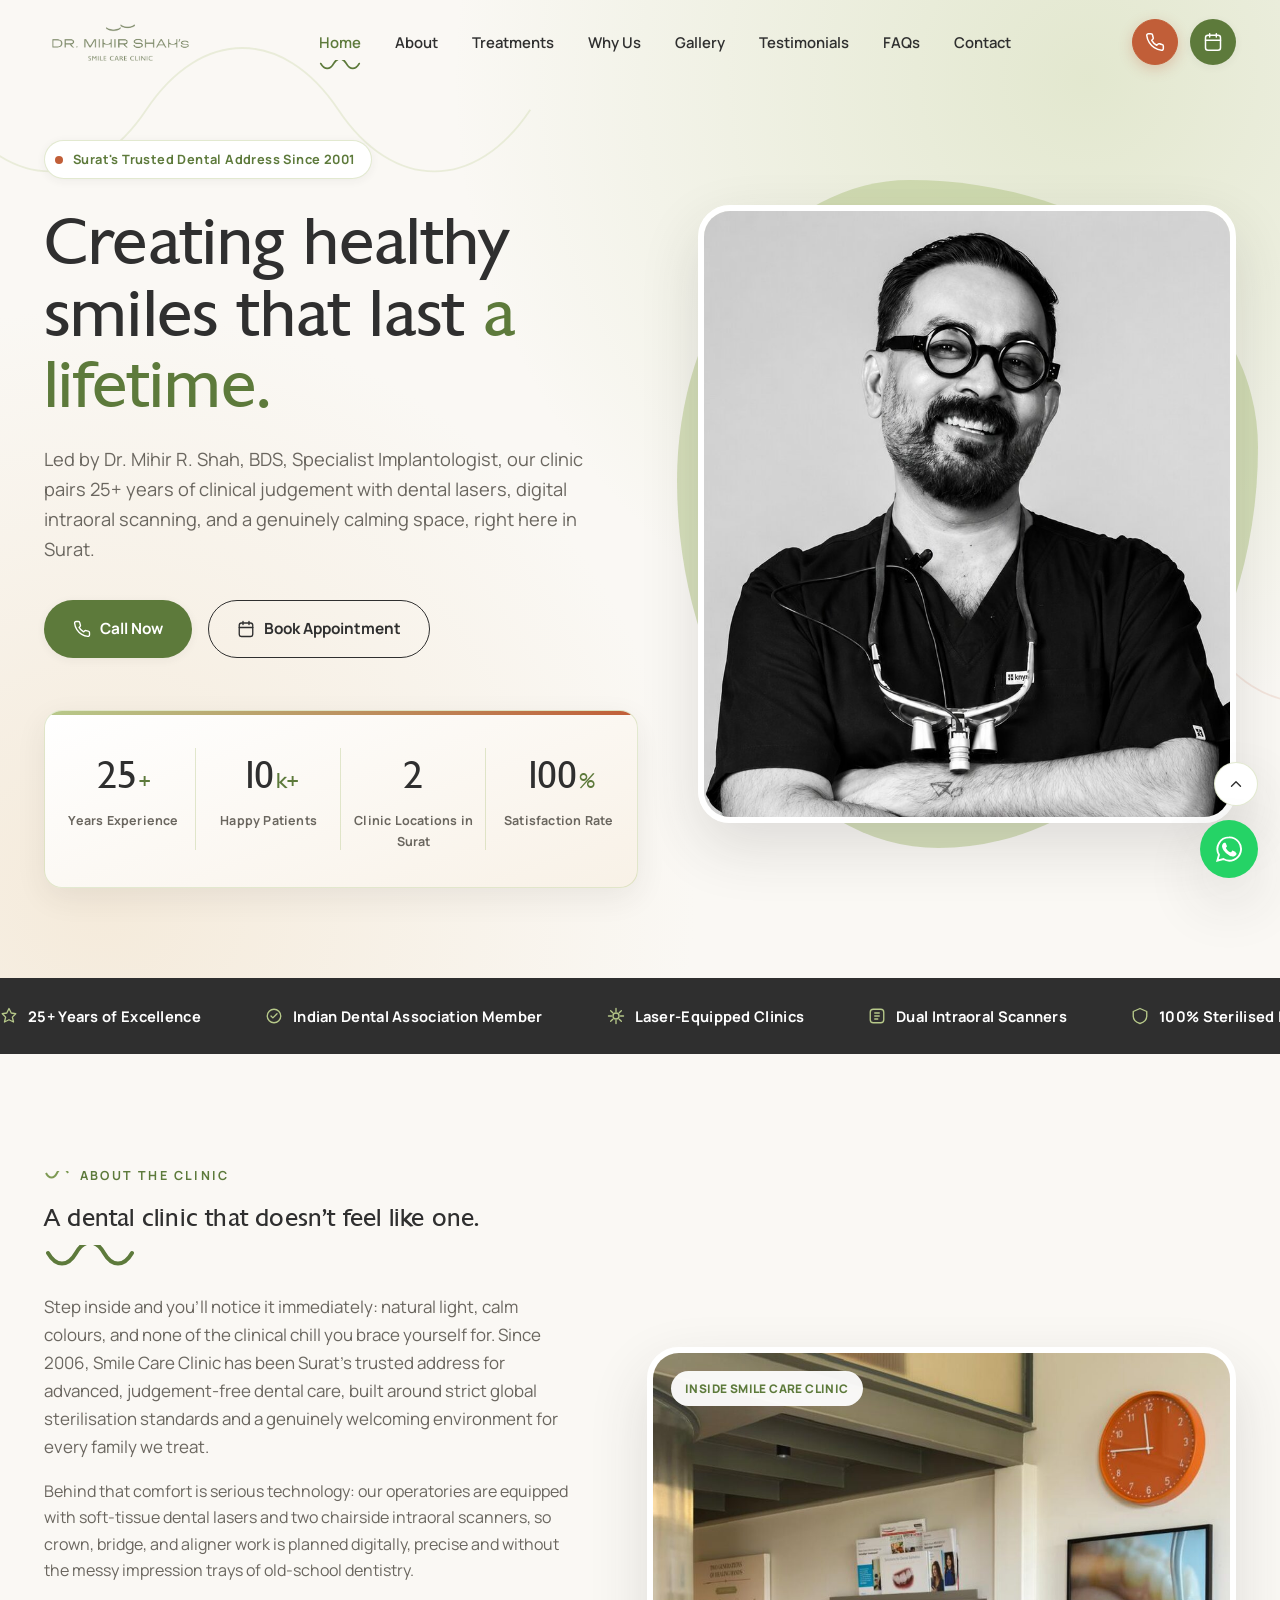
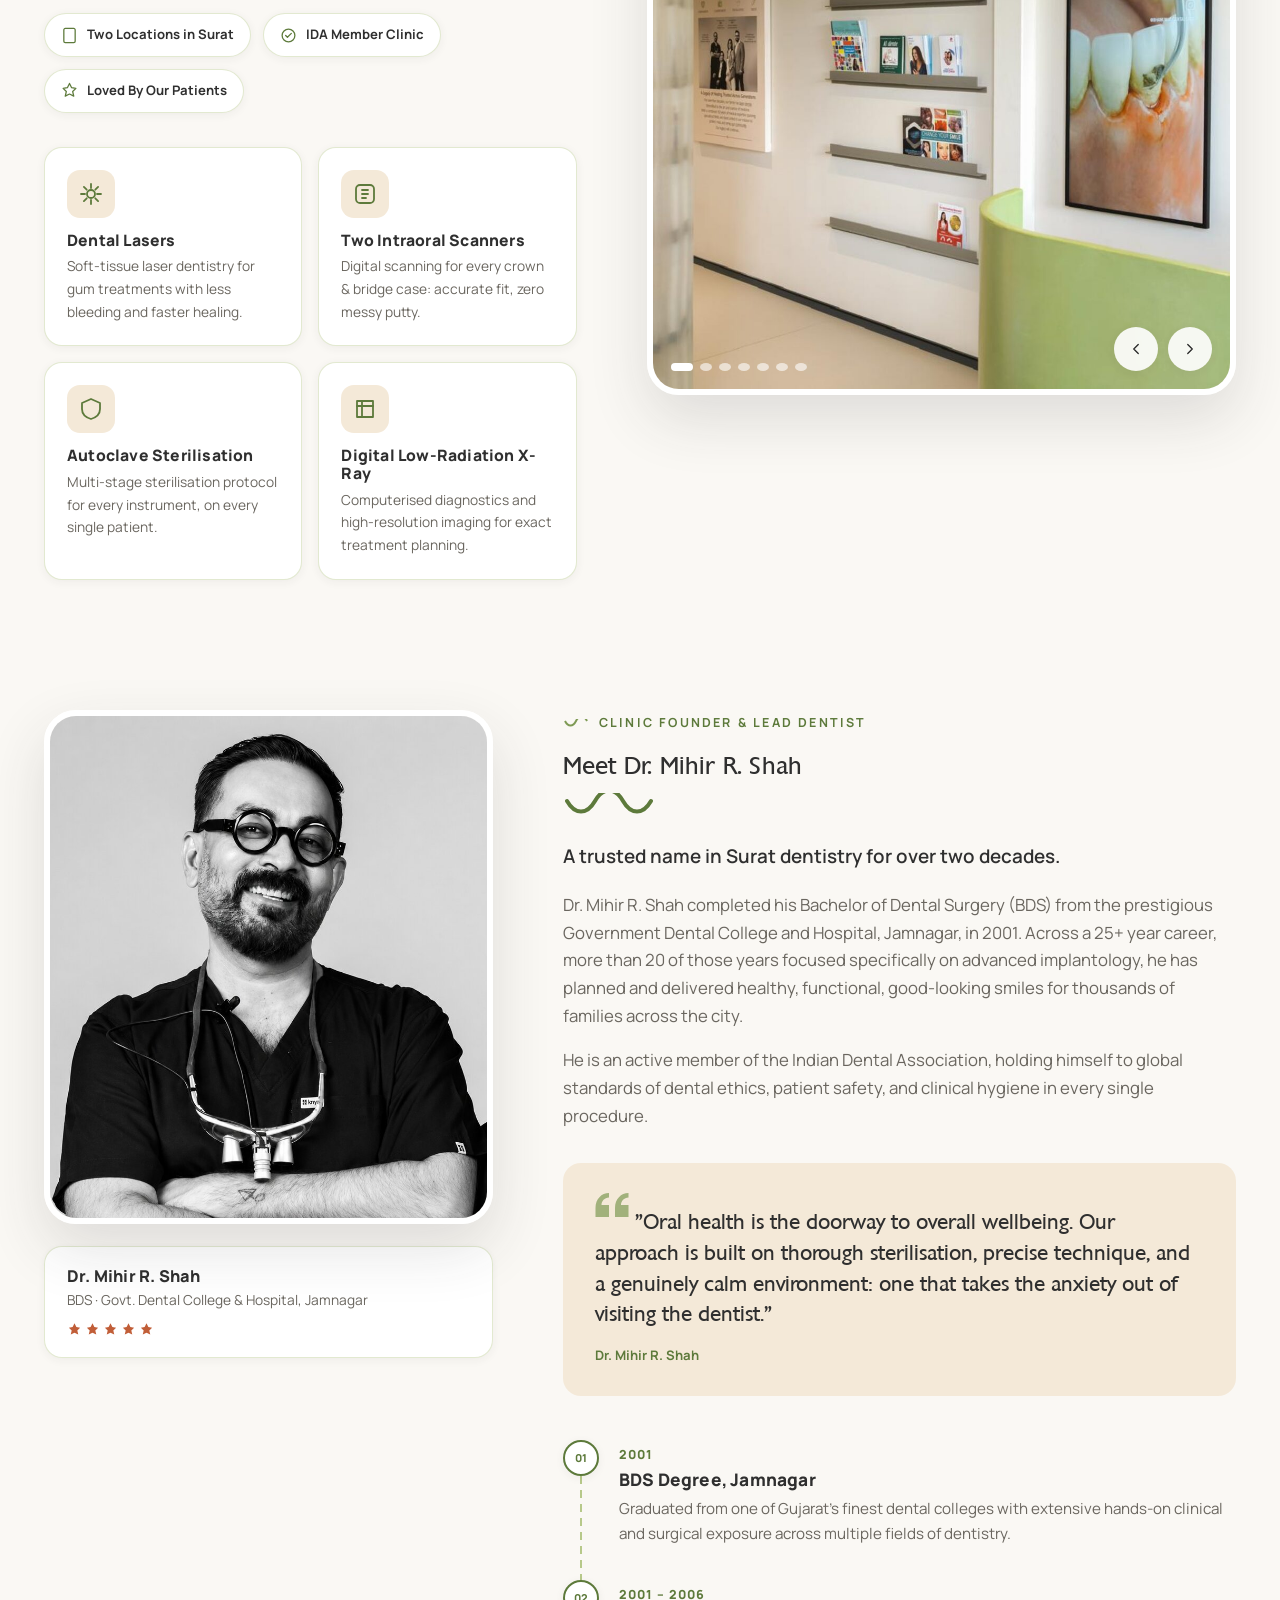
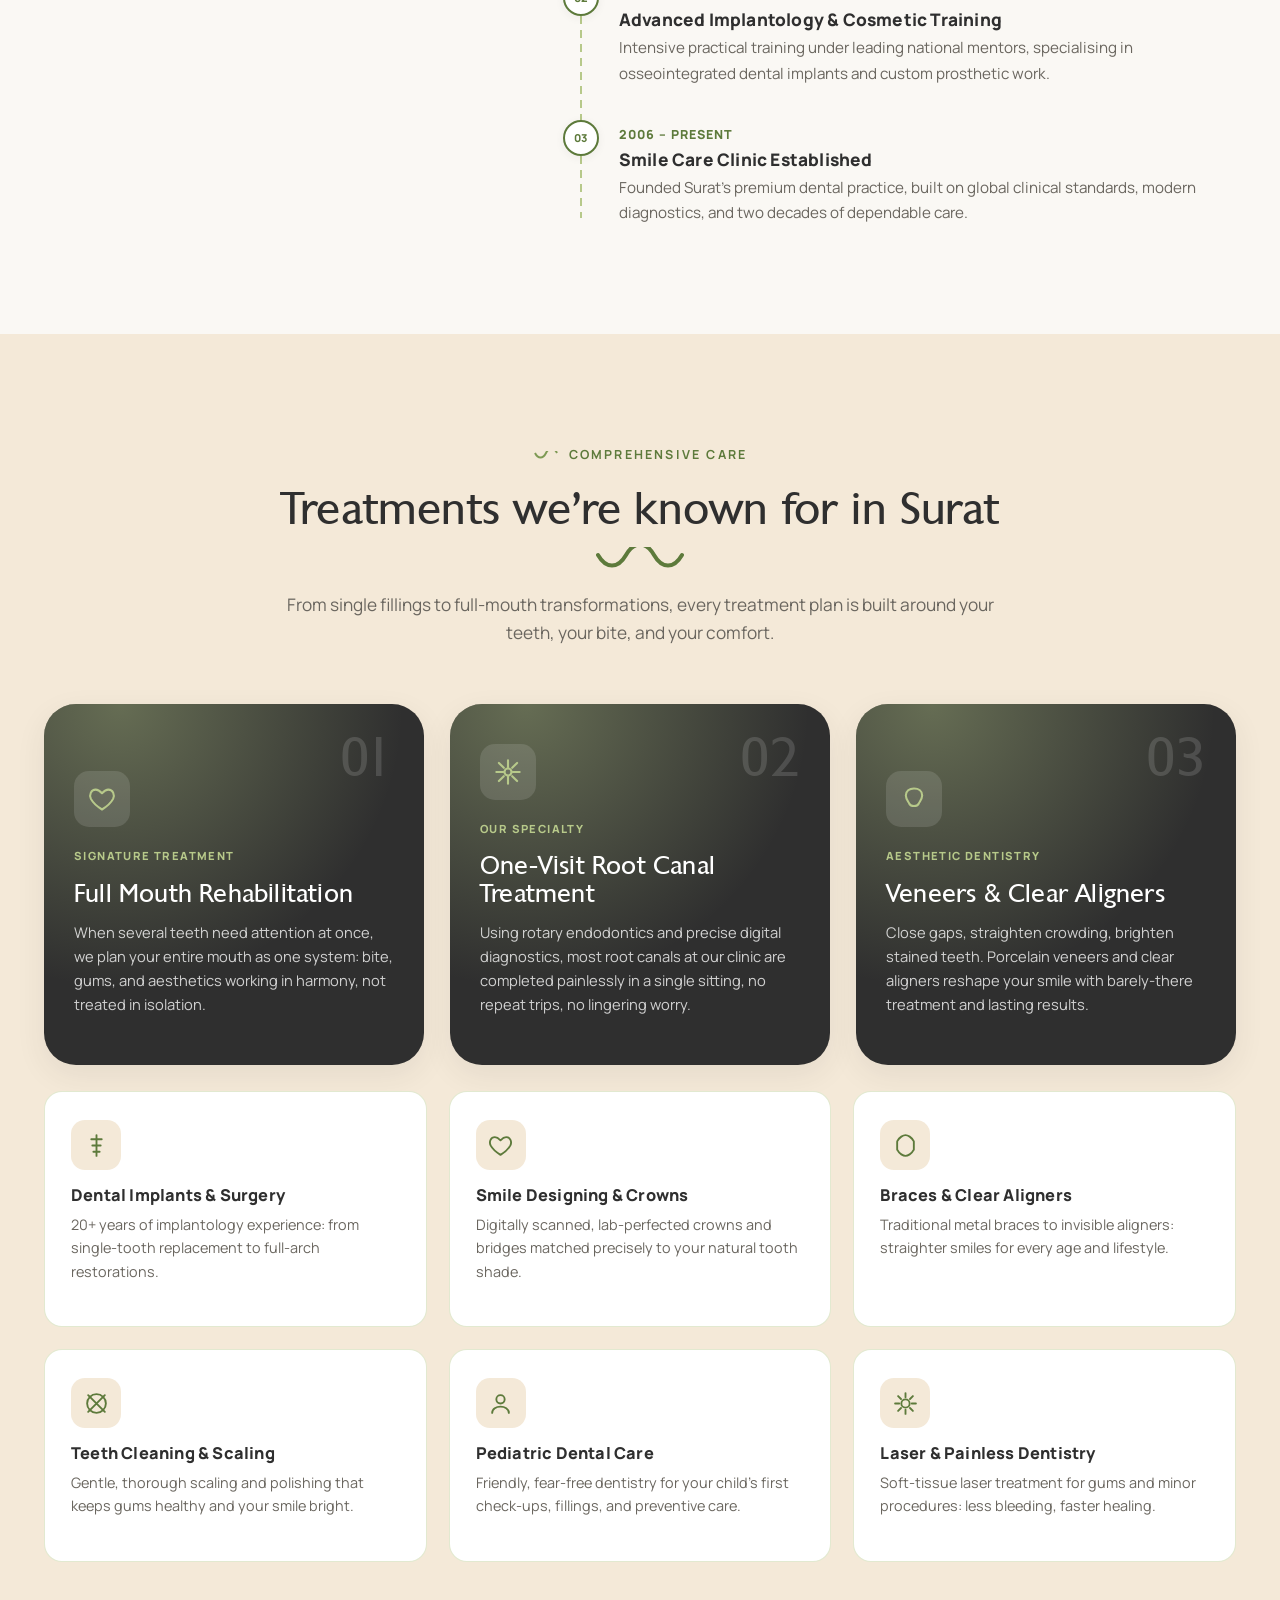
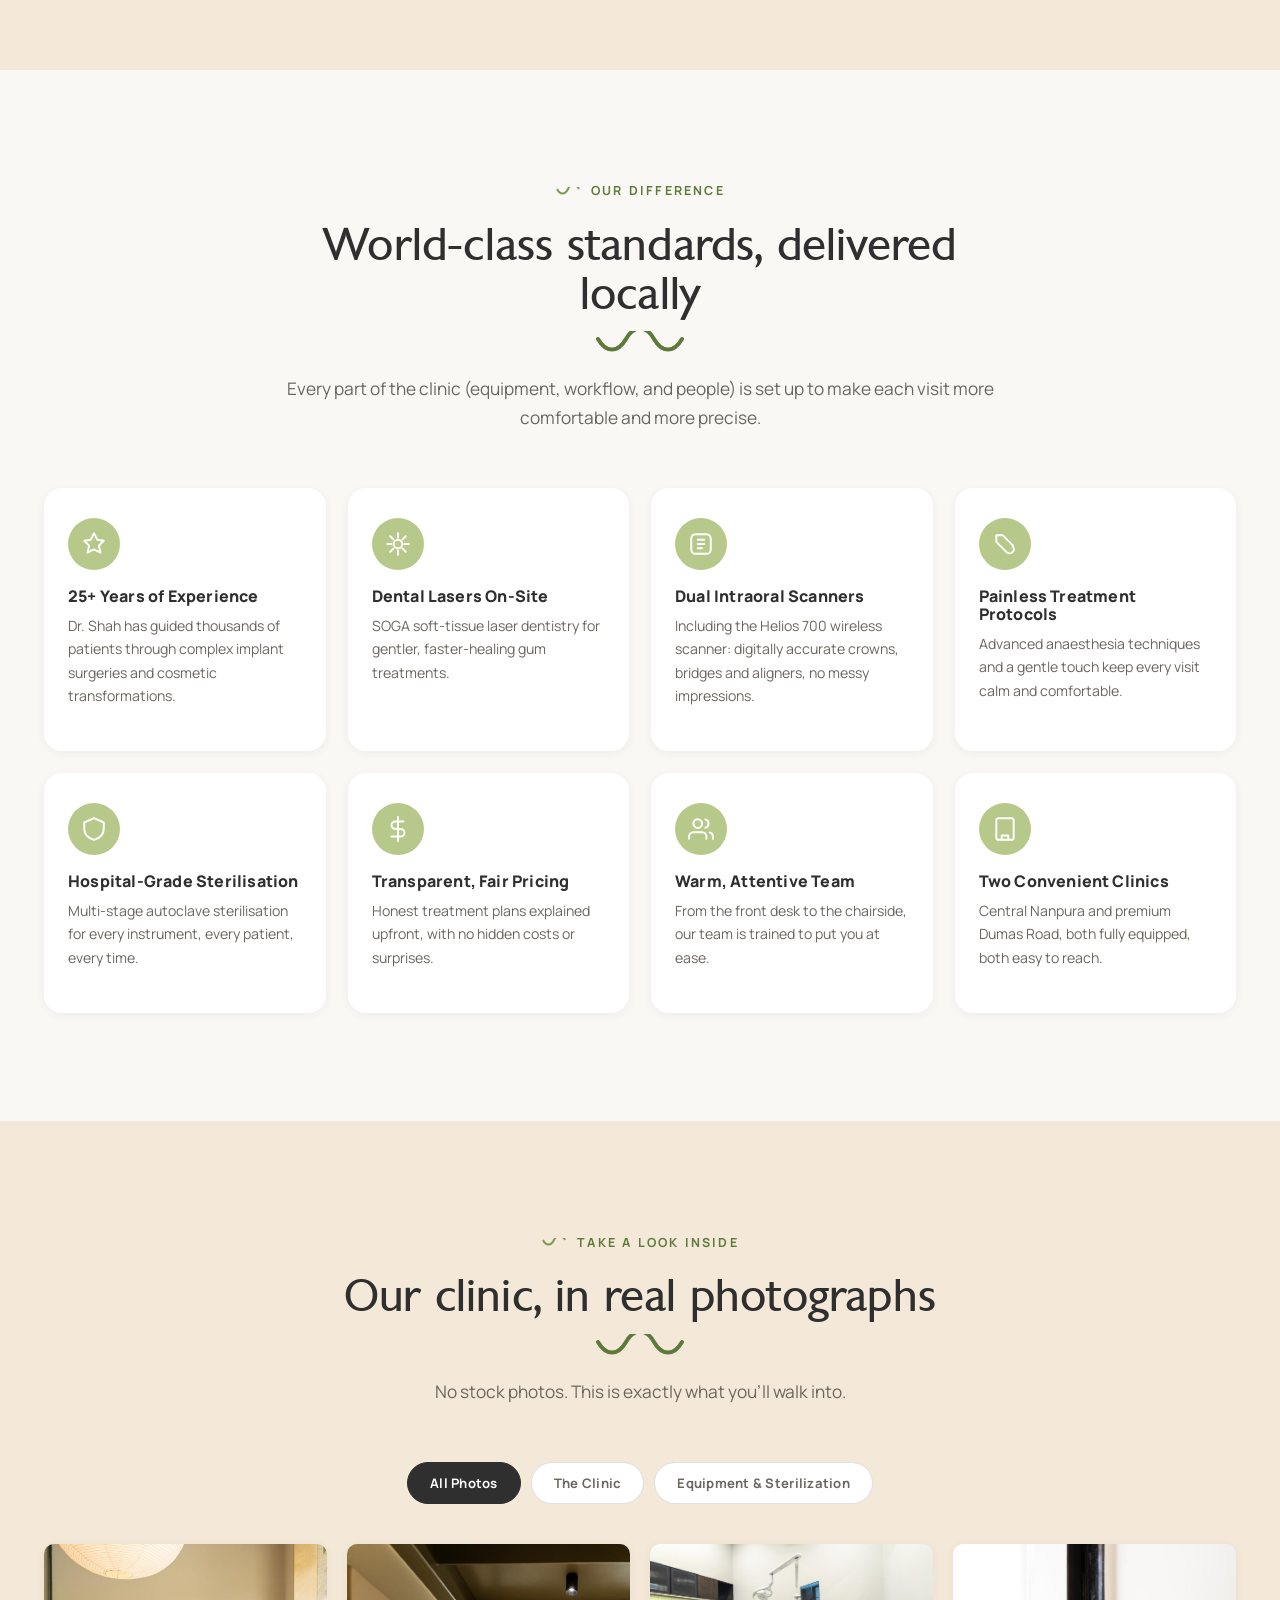
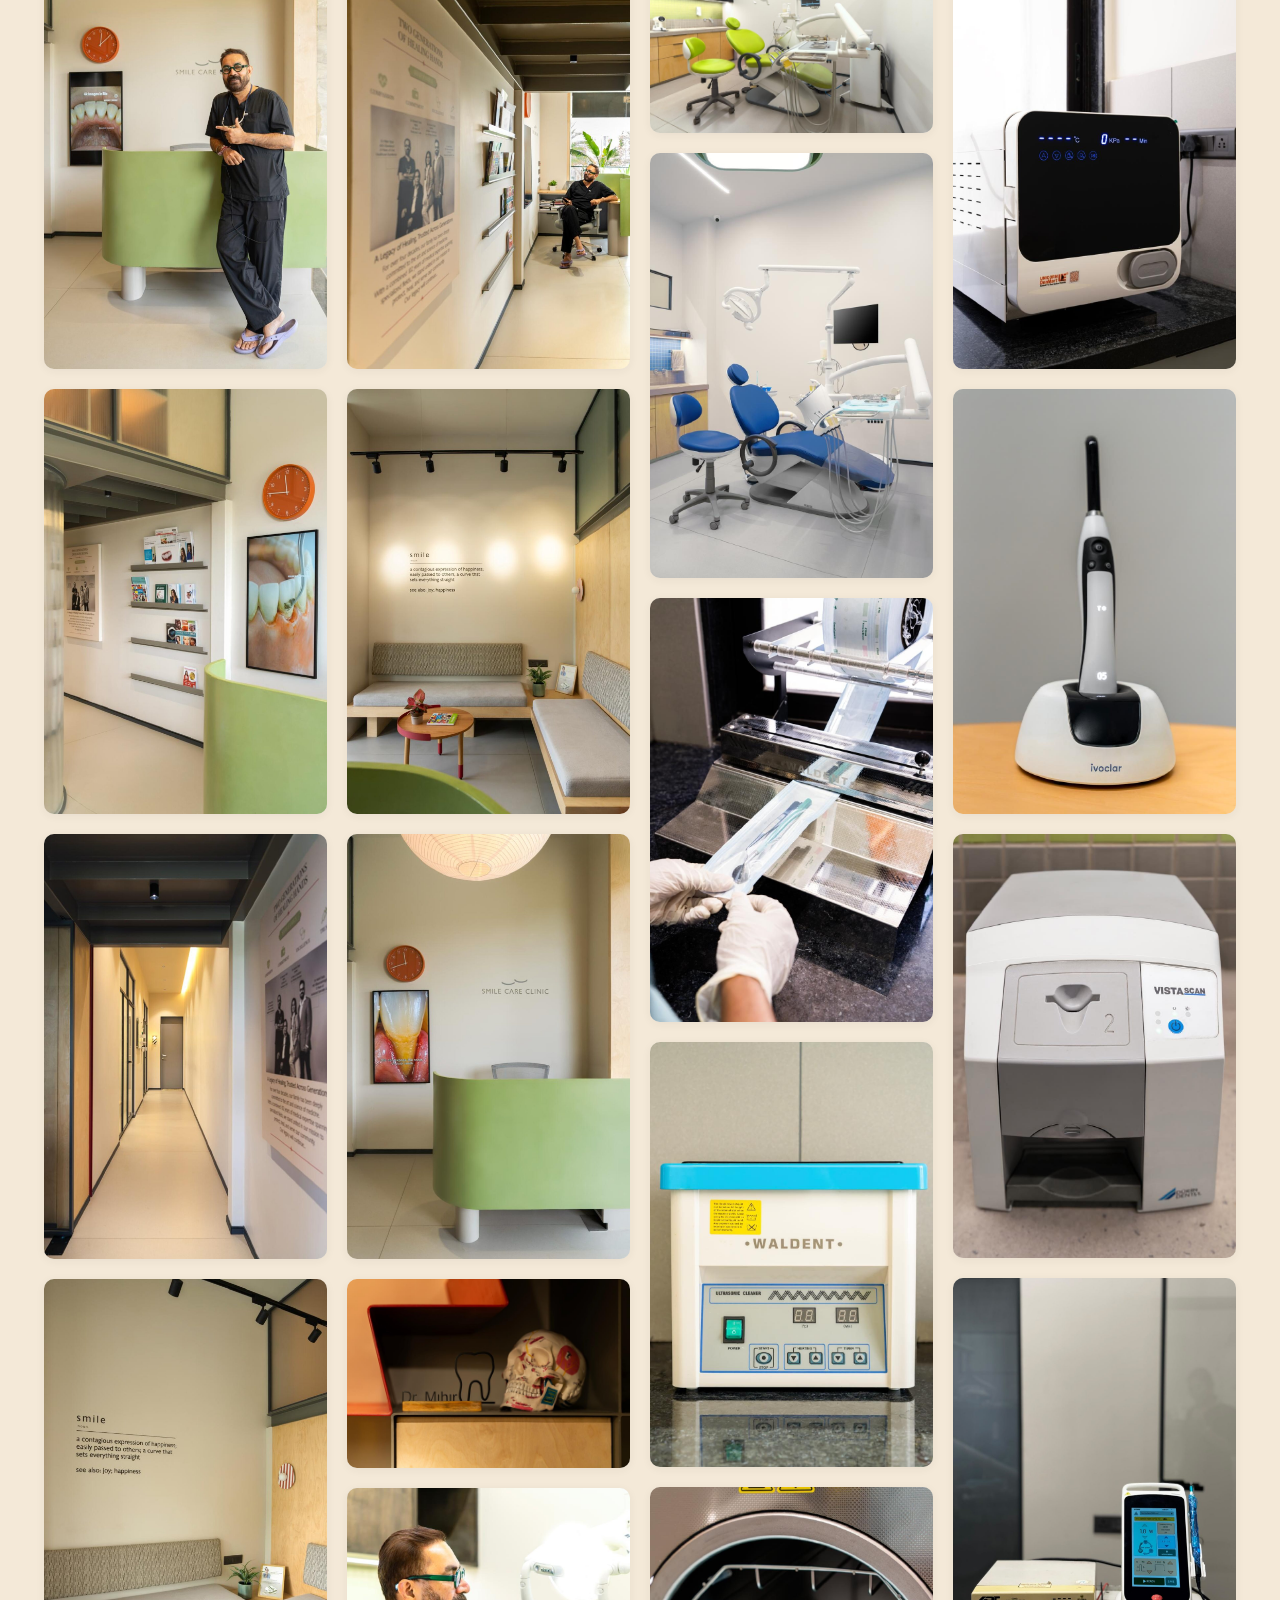
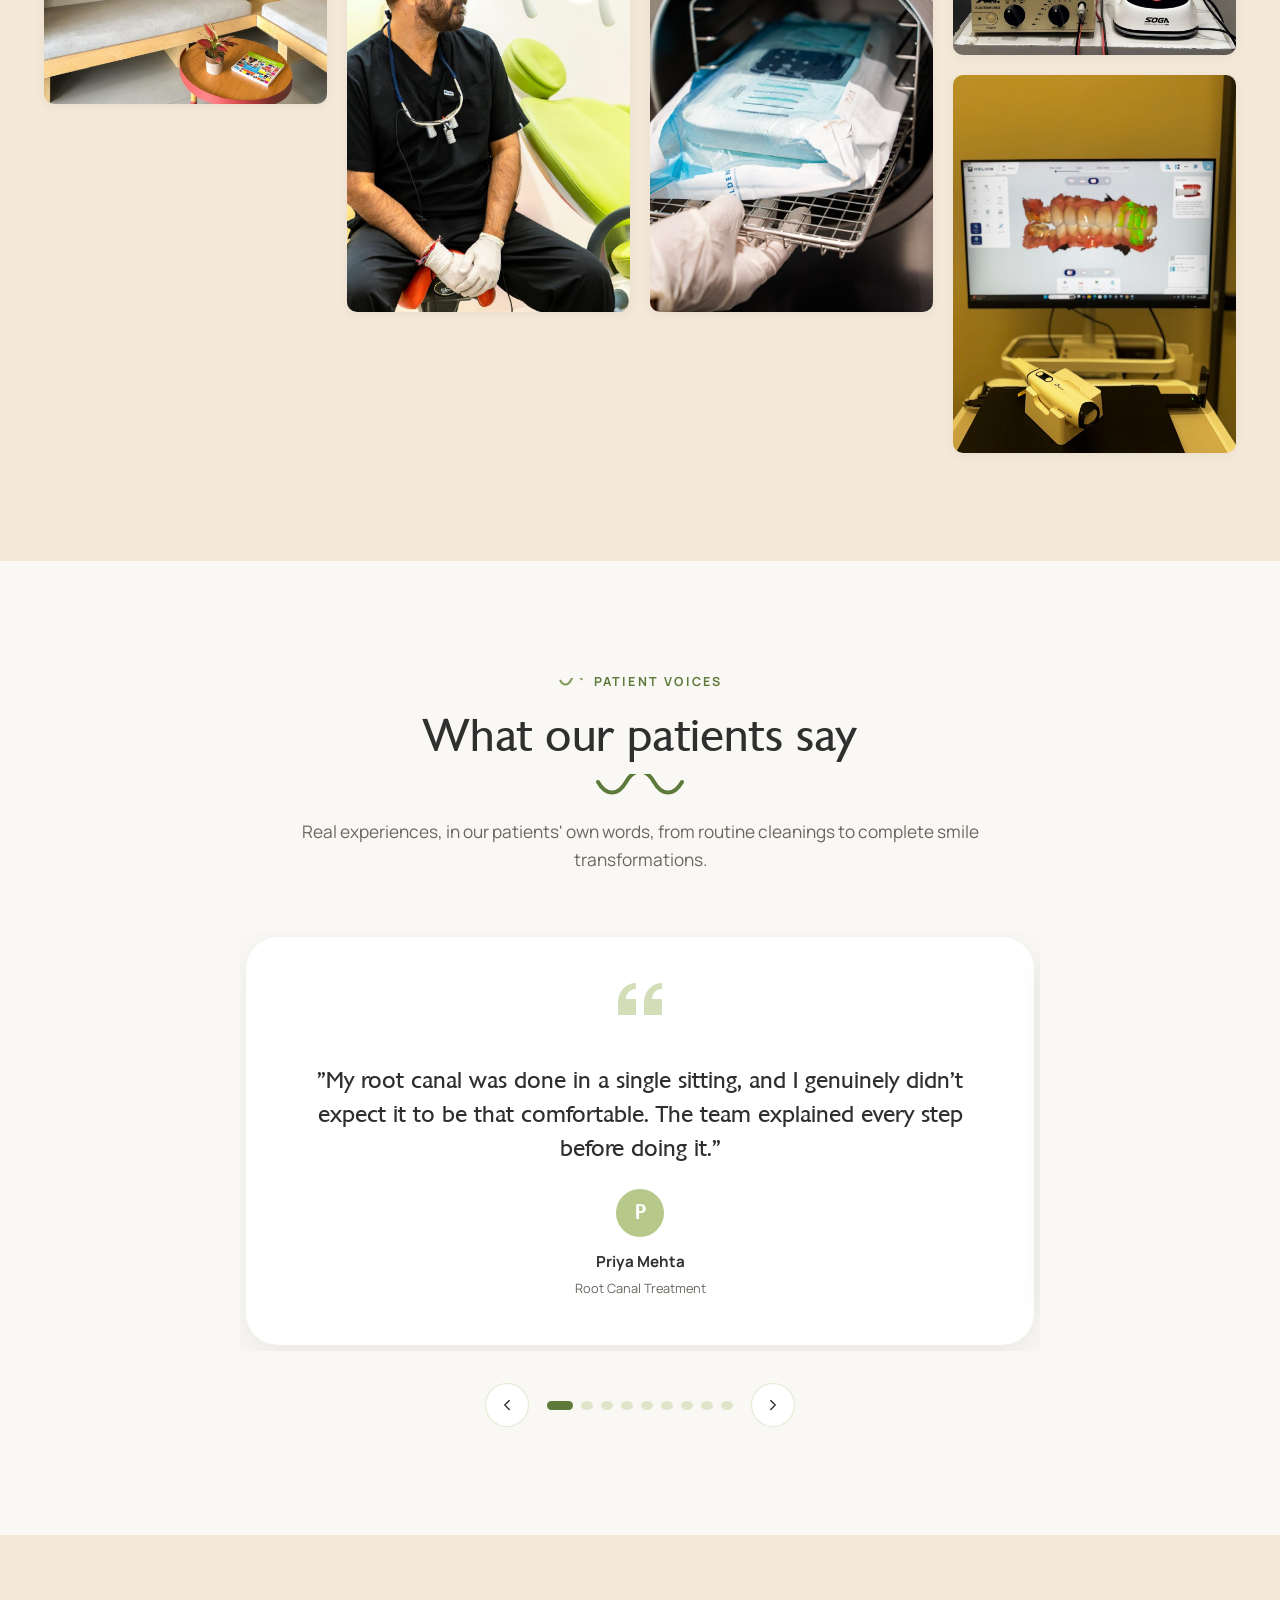
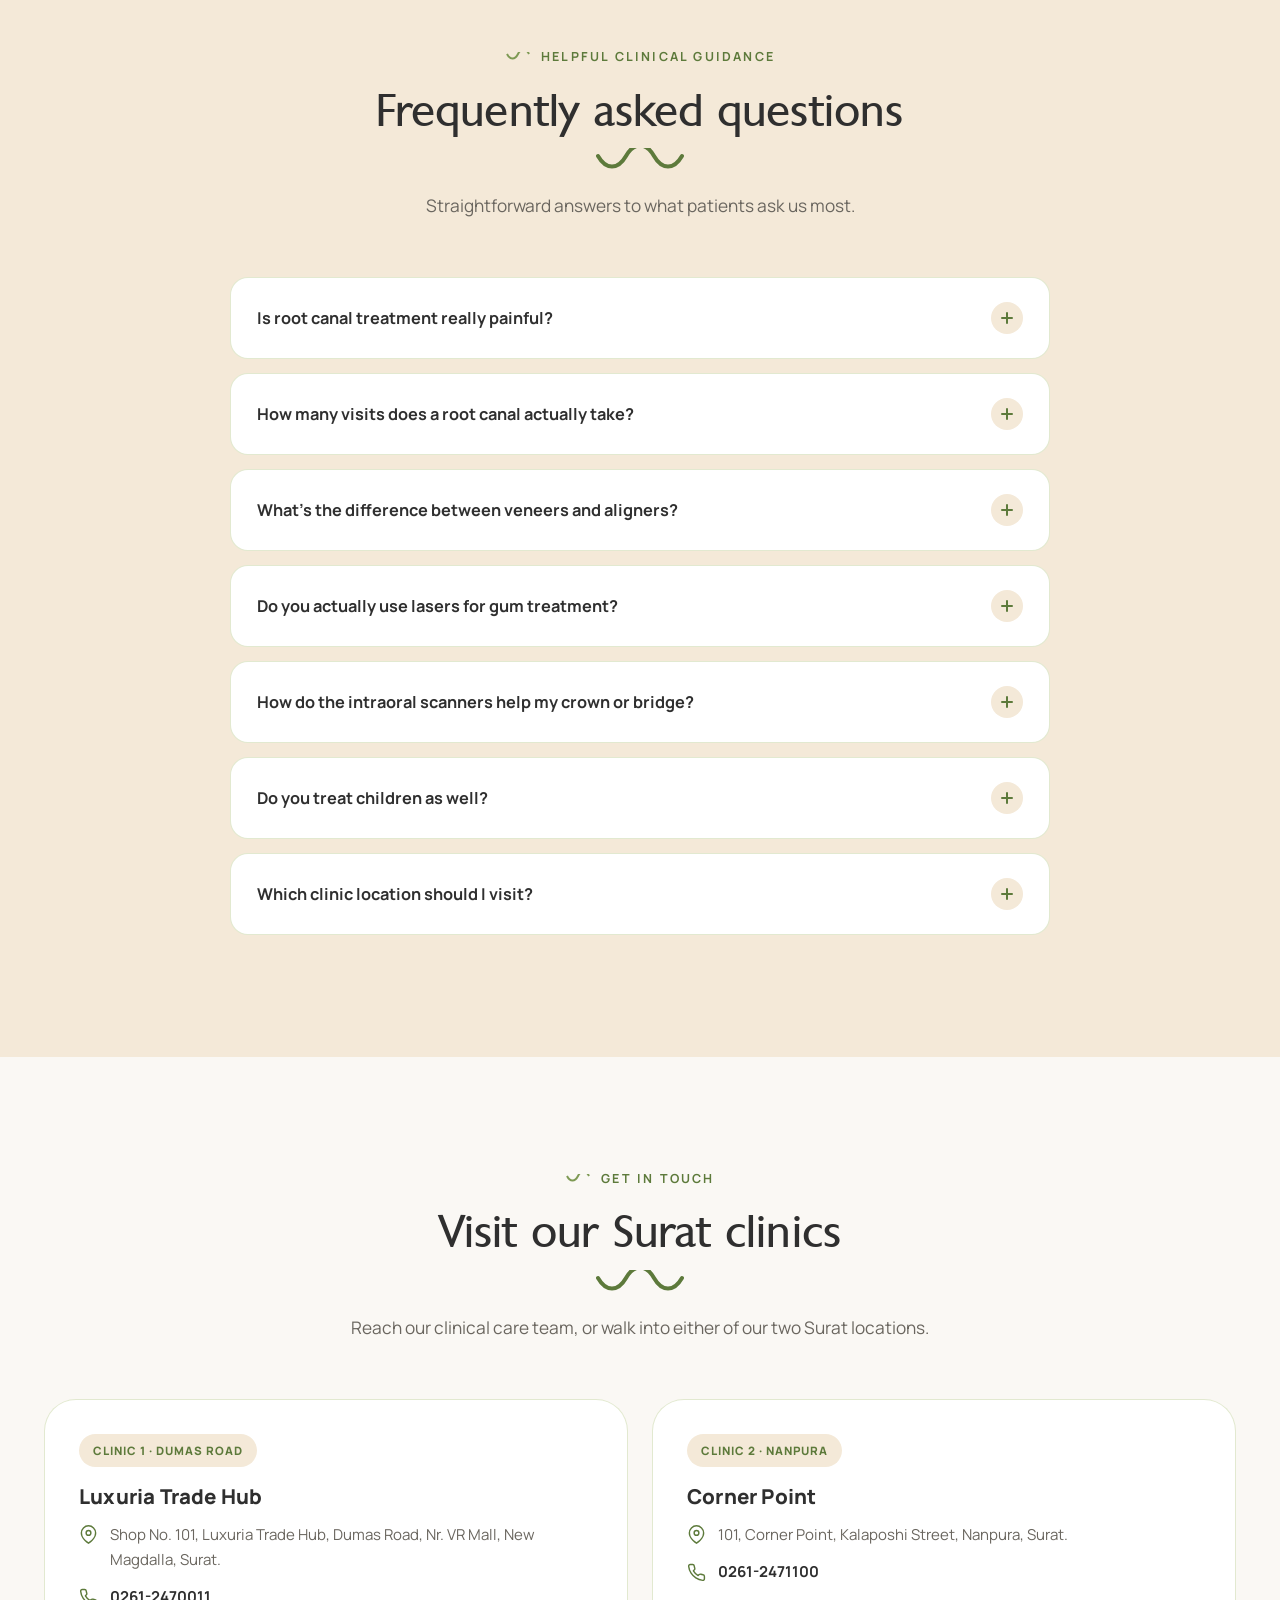
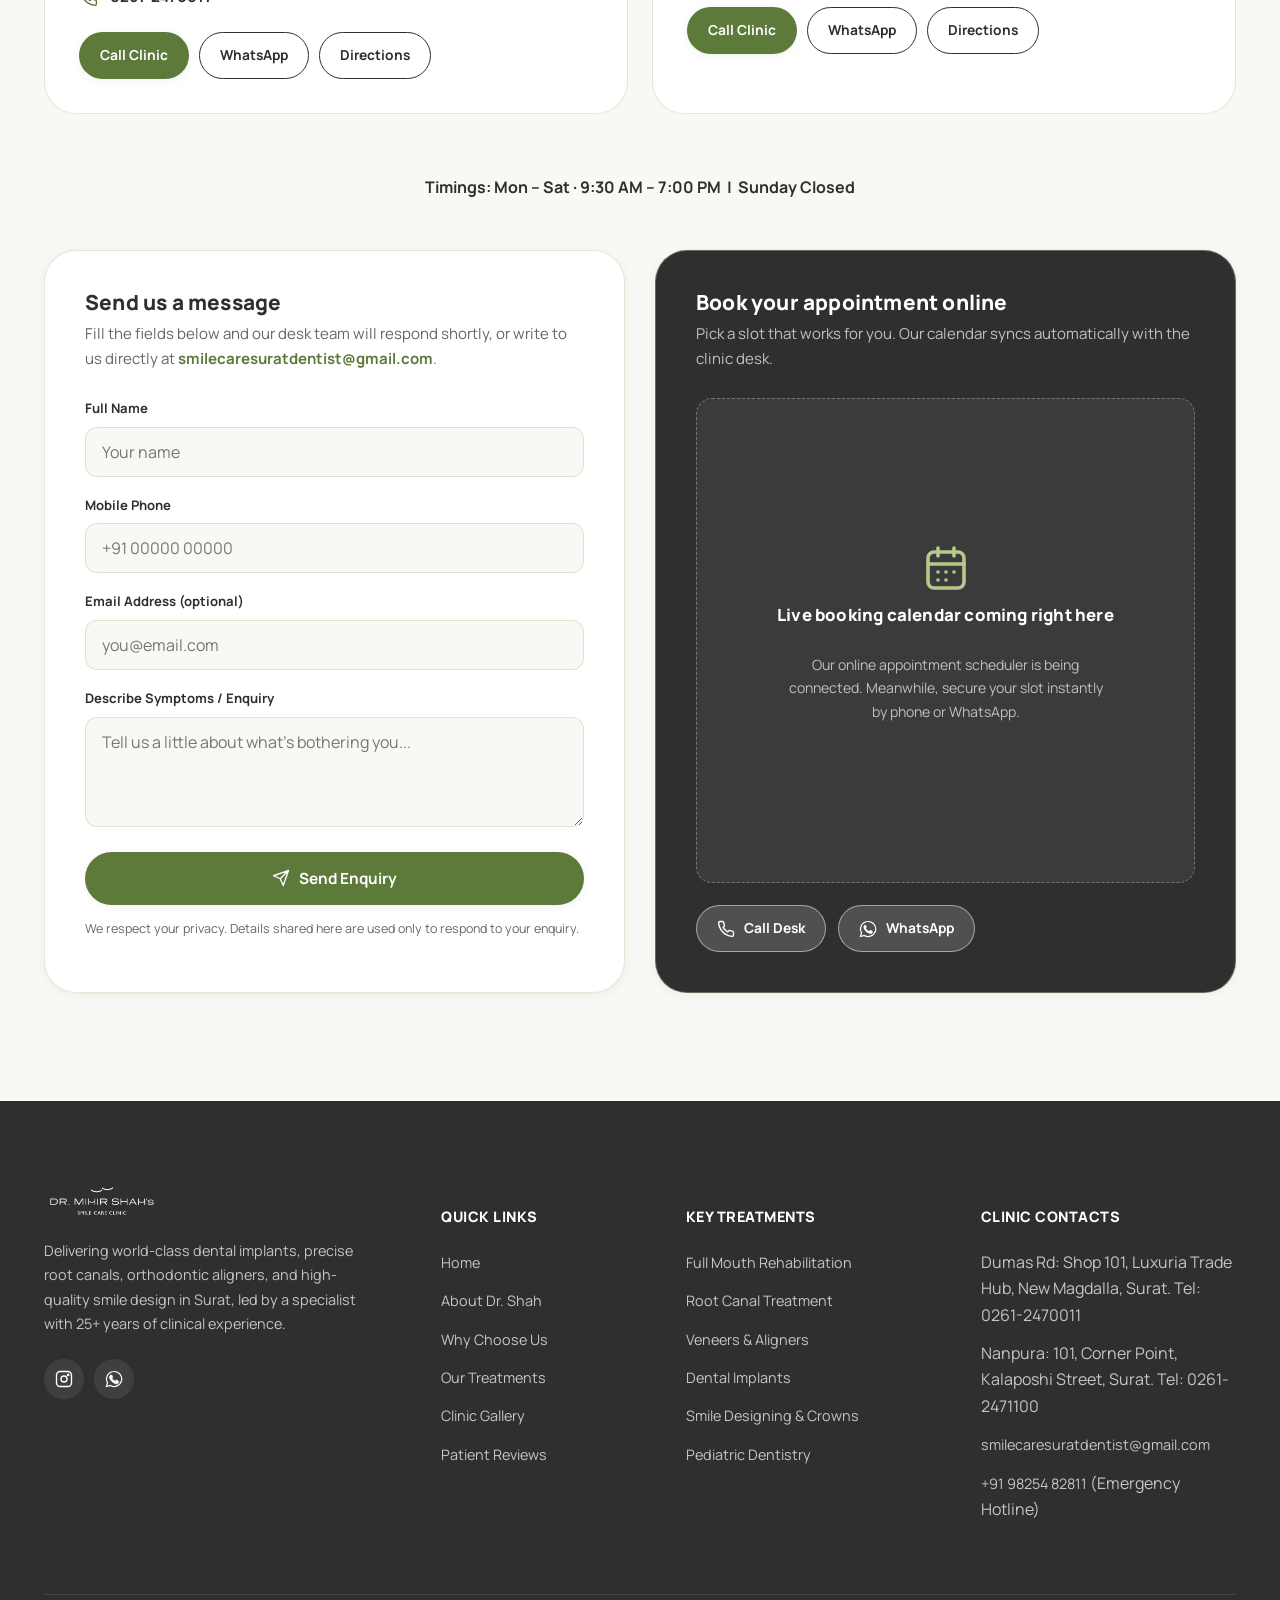
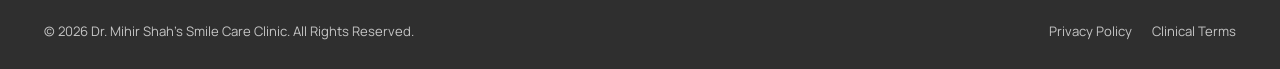
==== commit 1efcd72e: "Add files via upload" ====
--- a/index.html
+++ b/index.html
@@ -638,7 +638,7 @@
     </div>
 
     <p class="reveal" style="text-align:center; font-weight:700; color:var(--heading); margin-bottom:50px;">
-      Timings: Mon – Sat · 9:00 AM – 1:00 PM &amp; 4:00 PM – 8:00 PM &nbsp;|&nbsp; Sunday Closed
+      Timings: Mon – Sat · 9:30 AM – 7:00 PM &nbsp;|&nbsp; Sunday Closed
     </p>
 
     <div class="contact-grid">
--- a/assets/css/style.css
+++ b/assets/css/style.css
@@ -314,18 +314,43 @@
 .hero-ctas{ display:flex; gap:16px; margin-top: 36px; flex-wrap:wrap; }
 
 .hero-stats{
-  display:flex; flex-wrap:wrap; gap: 34px;
-  margin-top: 56px;
-  padding-top: 32px;
-  border-top: 1px solid var(--line);
-  max-width: 620px;
+  display:grid;
+  grid-template-columns: repeat(4, 1fr);
+  gap: 0;
+  margin-top: 52px;
+  max-width: 640px;
+  position: relative;
+  background: linear-gradient(160deg, #fff, var(--bg-secondary) 160%);
+  border: 1px solid var(--line);
+  border-radius: var(--radius-md);
+  box-shadow: var(--shadow-md);
+  padding: 30px 6px;
+  overflow: hidden;
+}
+.hero-stats::before{
+  content:'';
+  position:absolute; top:0; left:0; right:0; height:4px;
+  background: linear-gradient(90deg, var(--primary), var(--clay));
+}
+.hero-stat{
+  position: relative;
+  text-align: center;
+  padding: 4px 10px;
+}
+.hero-stat:not(:nth-child(4n))::after{
+  content:'';
+  position:absolute; top:6%; bottom:6%; right:0; width:1px;
+  background: var(--line);
 }
 .hero-stat .num{
-  font-family: var(--font-display); font-size: 2.1rem; color: var(--heading);
-  display:flex; align-items:baseline; gap:2px;
+  font-family: var(--font-display); font-size: 2.3rem; color: var(--heading);
+  display:flex; align-items:baseline; justify-content:center; gap:2px;
 }
 .hero-stat .num .suffix{ font-size: 1.3rem; color: var(--primary-darker); }
-.hero-stat .label{ font-size: .82rem; color: var(--body); margin-top: 2px; font-weight:600; }
+.hero-stat .label{
+  font-size: .78rem; color: var(--body); margin-top: 6px; font-weight:700;
+  letter-spacing:.2px;
+}
 
 .hero-visual{ position: relative; }
 .hero-photo-wrap{
@@ -372,14 +397,32 @@
   .hero-grid{ grid-template-columns: 1fr; }
   .hero-visual{ max-width: 440px; margin: 0 auto; order:-1; }
   .hero h1, .hero-sub{ max-width: none; }
-  .hero-ctas, .hero-stats{ justify-content:center; }
+  .hero-ctas{ justify-content:center; }
+  .hero-stats{ margin-left:auto; margin-right:auto; }
   .floating-card{ display:none; }
 }
 @media (max-width: 560px){
   .hero{ padding-top: calc(var(--nav-h) + 26px); }
   .hero-ctas{ flex-direction: column; align-items:stretch; }
   .hero-ctas .btn{ width:100%; }
-  .hero-stats{ gap: 22px 30px; }
+  .hero-stats{
+    grid-template-columns: repeat(2, 1fr);
+    row-gap: 26px;
+    padding: 26px 8px;
+  }
+  .hero-stat:not(:nth-child(4n))::after{ display:none; }
+  .hero-stat:nth-child(odd)::after{
+    content:'';
+    display:block;
+    position:absolute; top:6%; bottom:6%; right:0; width:1px;
+    background: var(--line);
+  }
+  .hero-stat:nth-child(1)::before,
+  .hero-stat:nth-child(2)::before{
+    content:'';
+    position:absolute; left:12%; right:12%; bottom:-13px; height:1px;
+    background: var(--line);
+  }
 }
 
 /* ============================================================
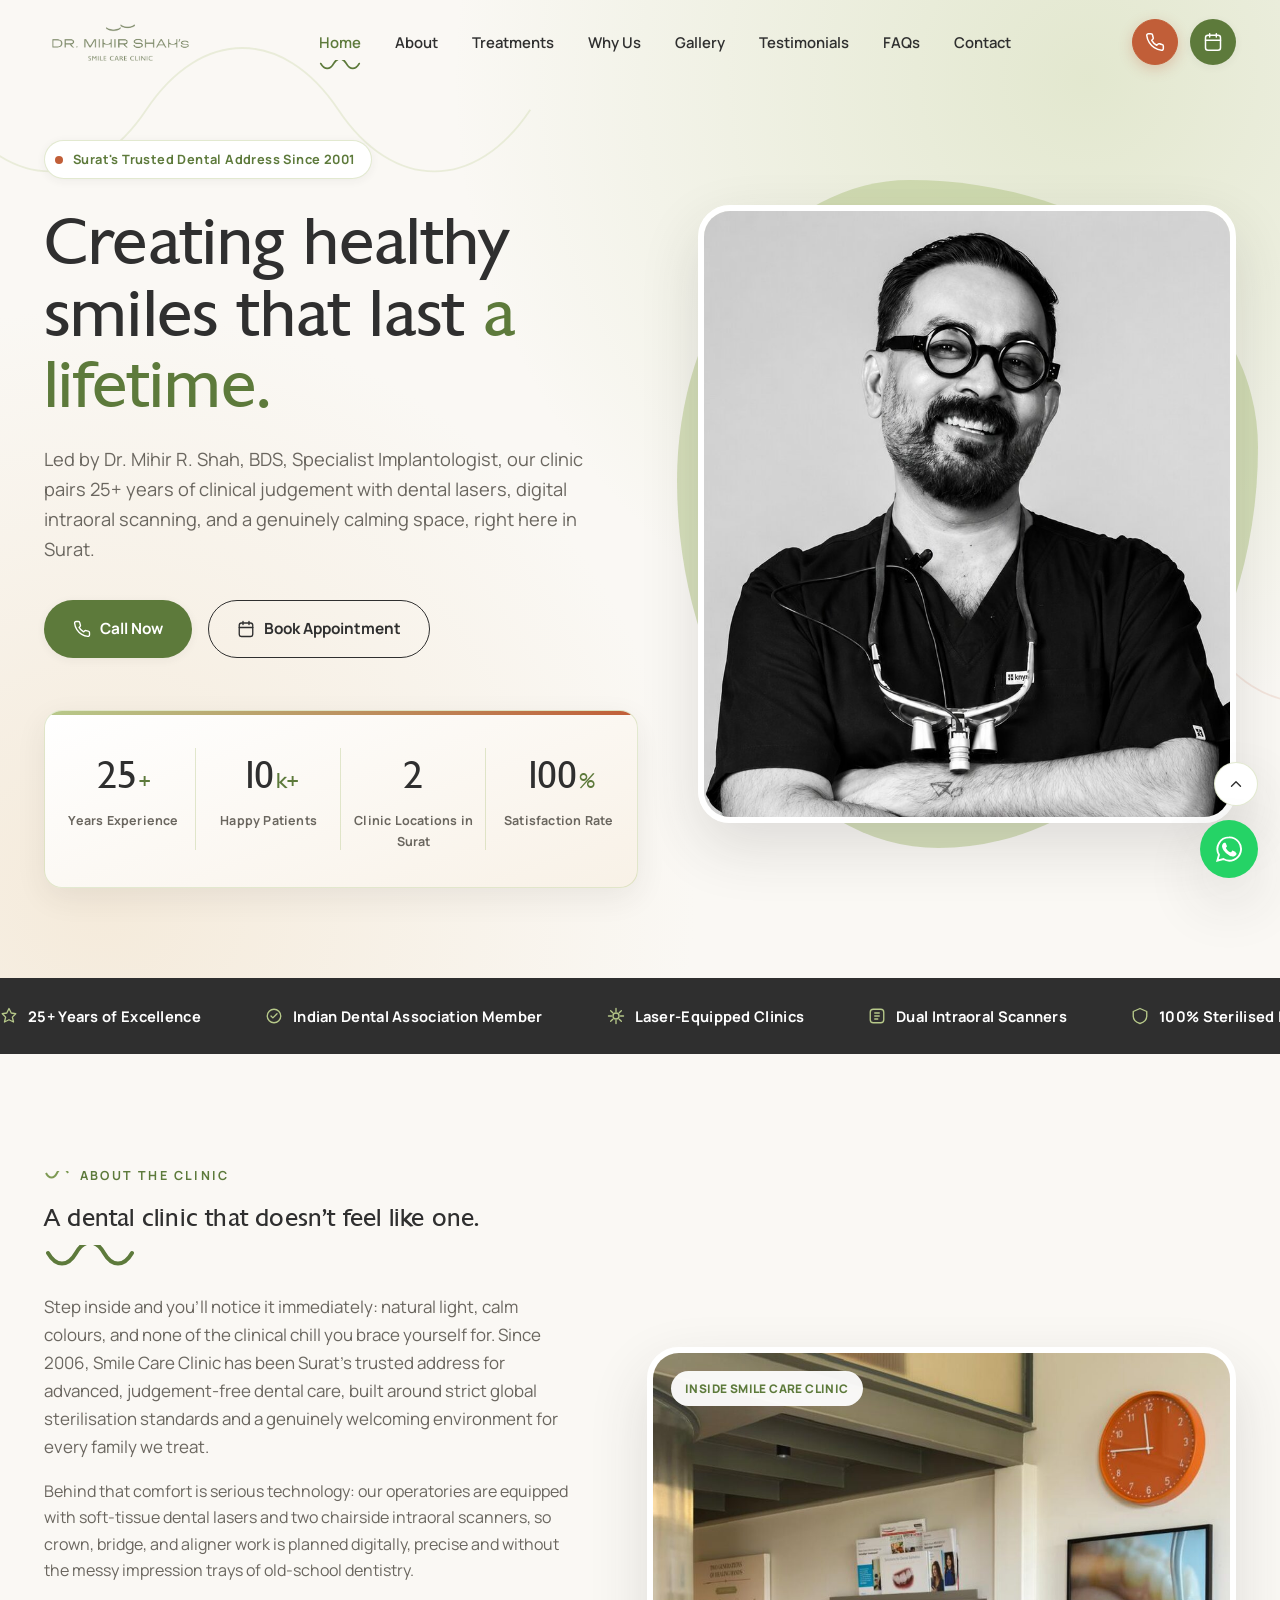
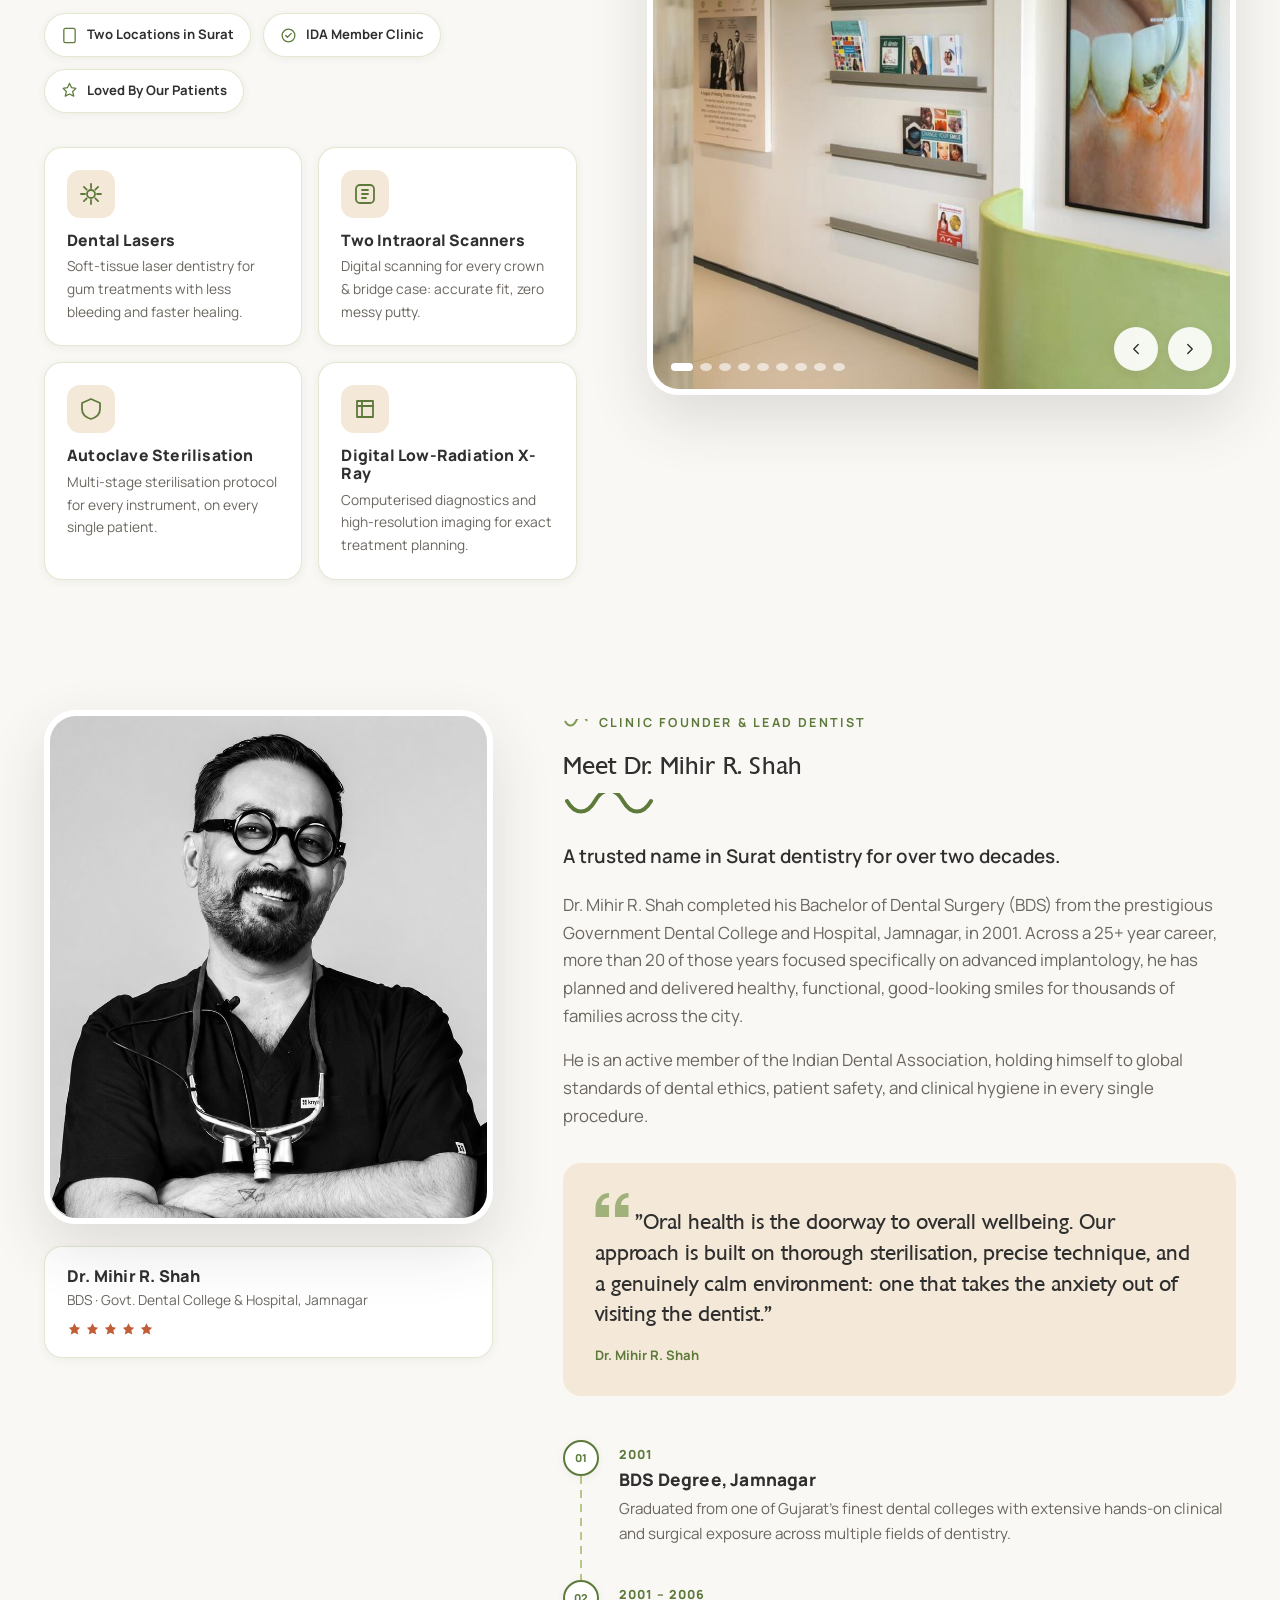
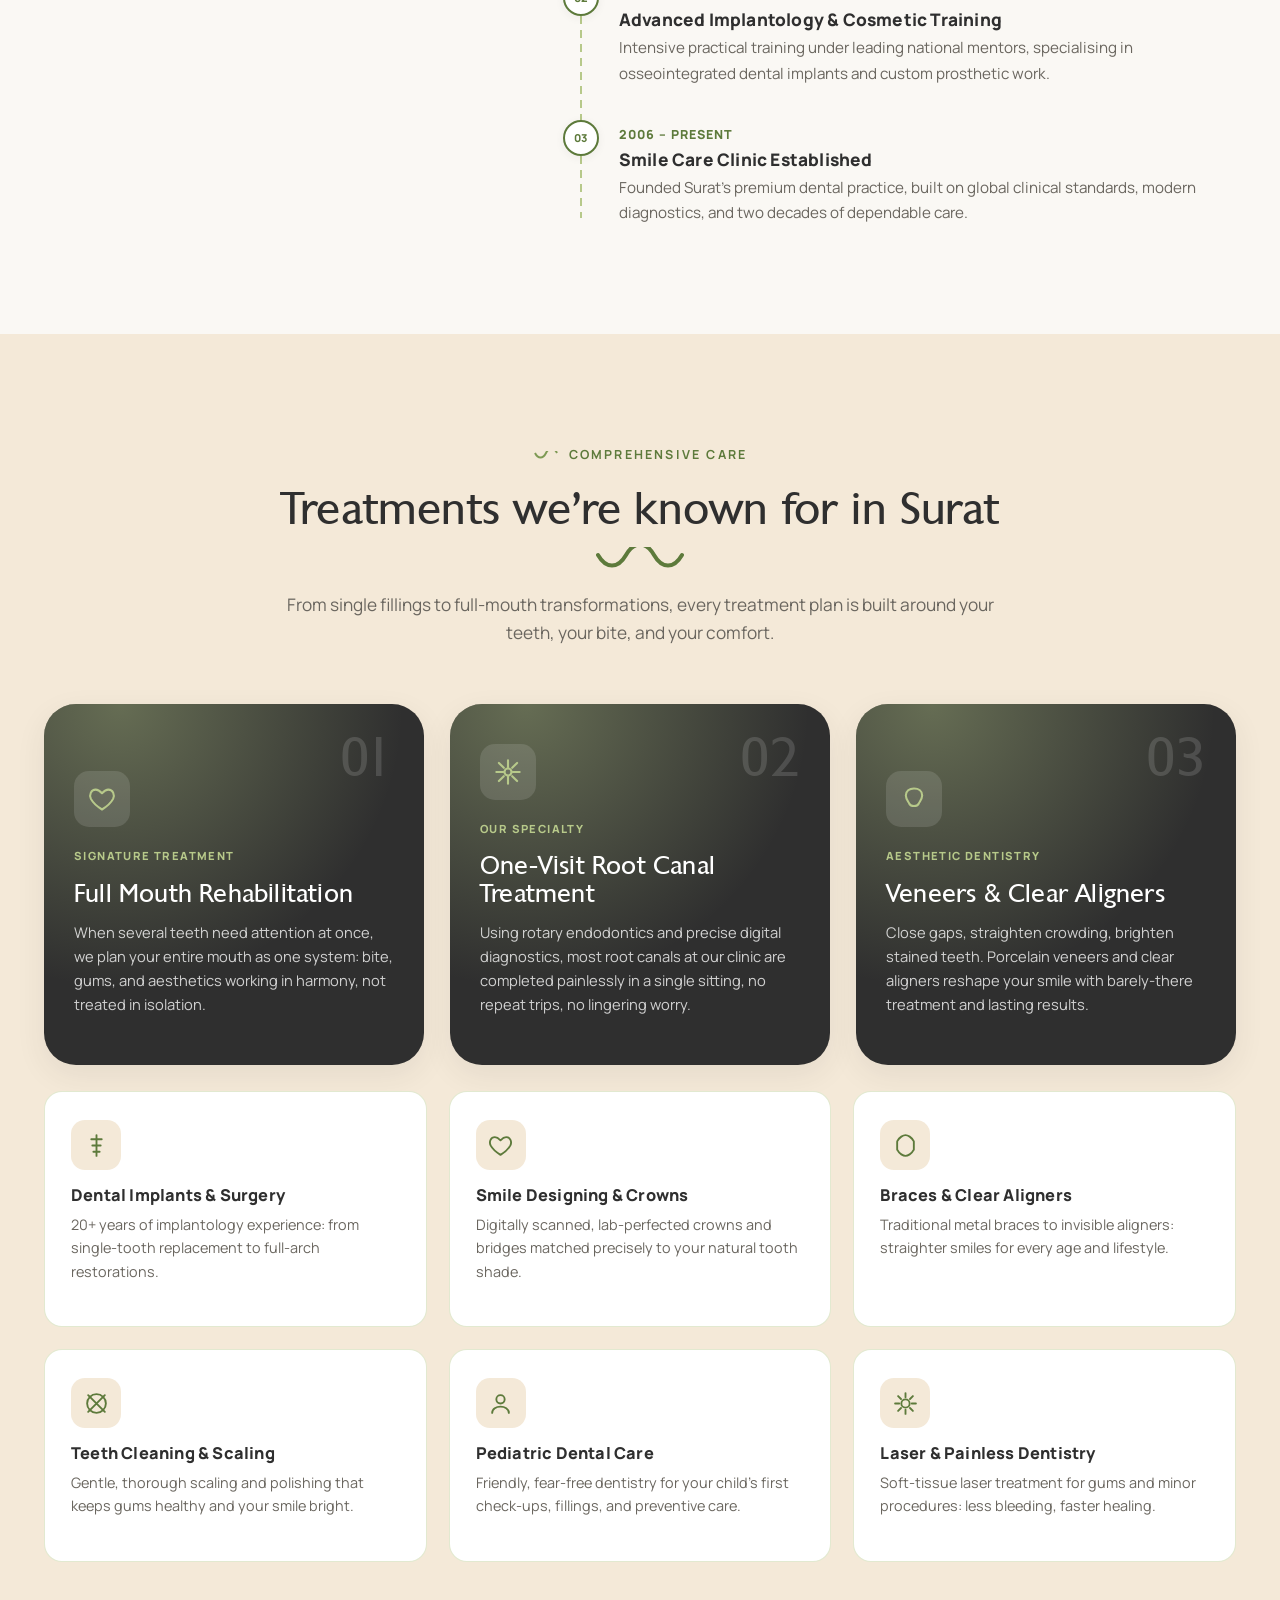
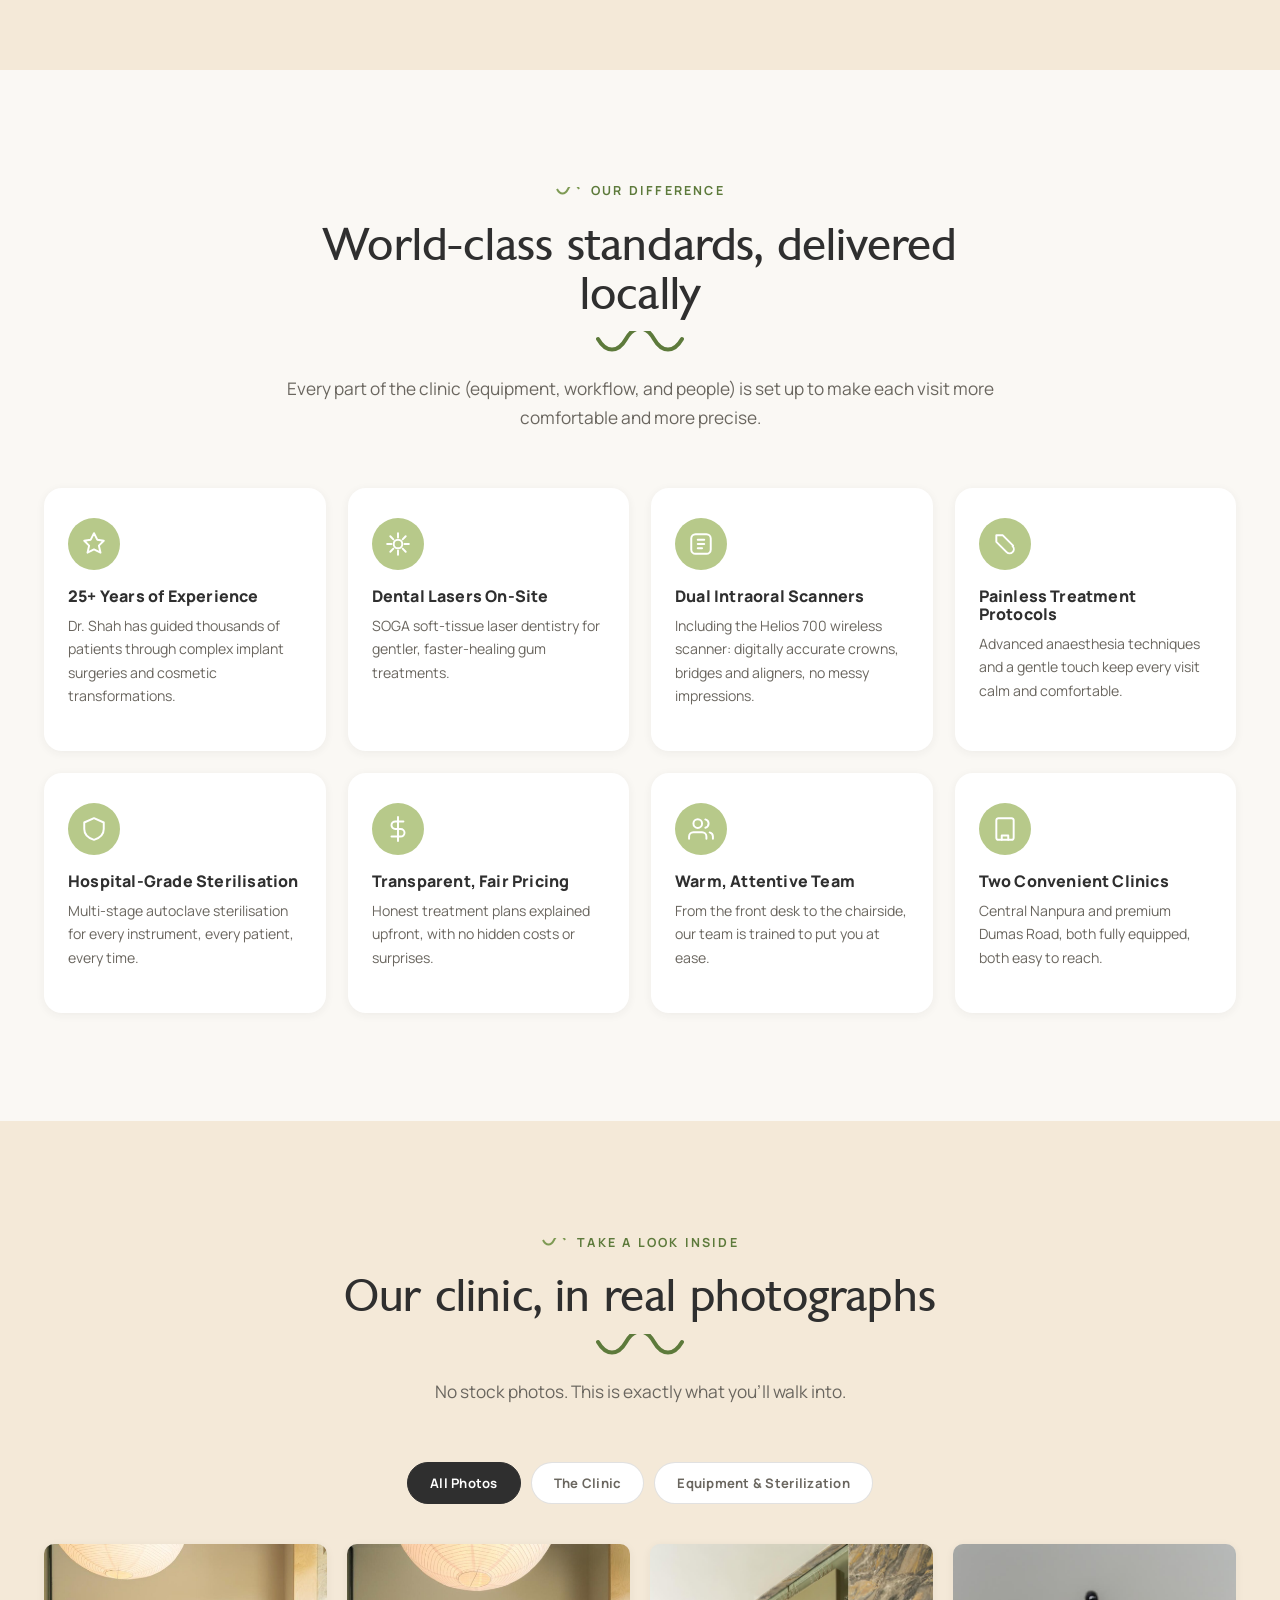
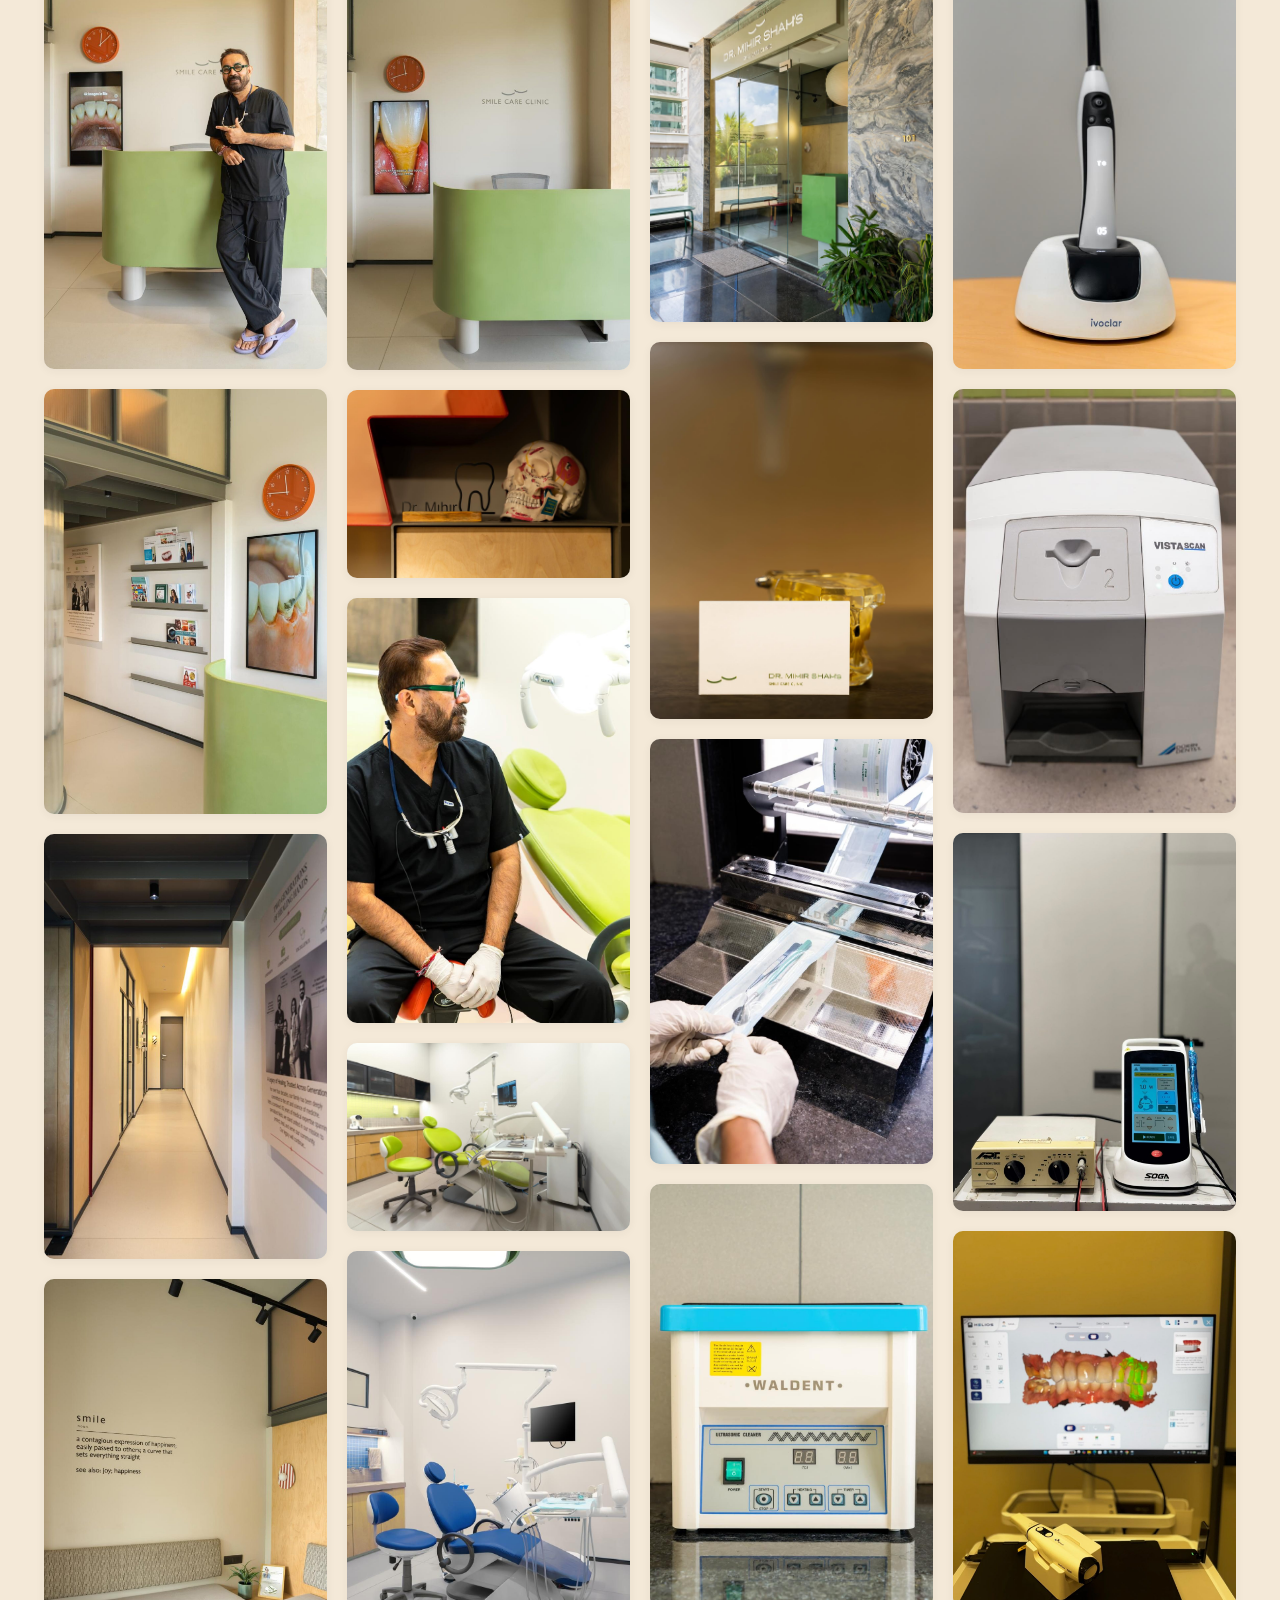
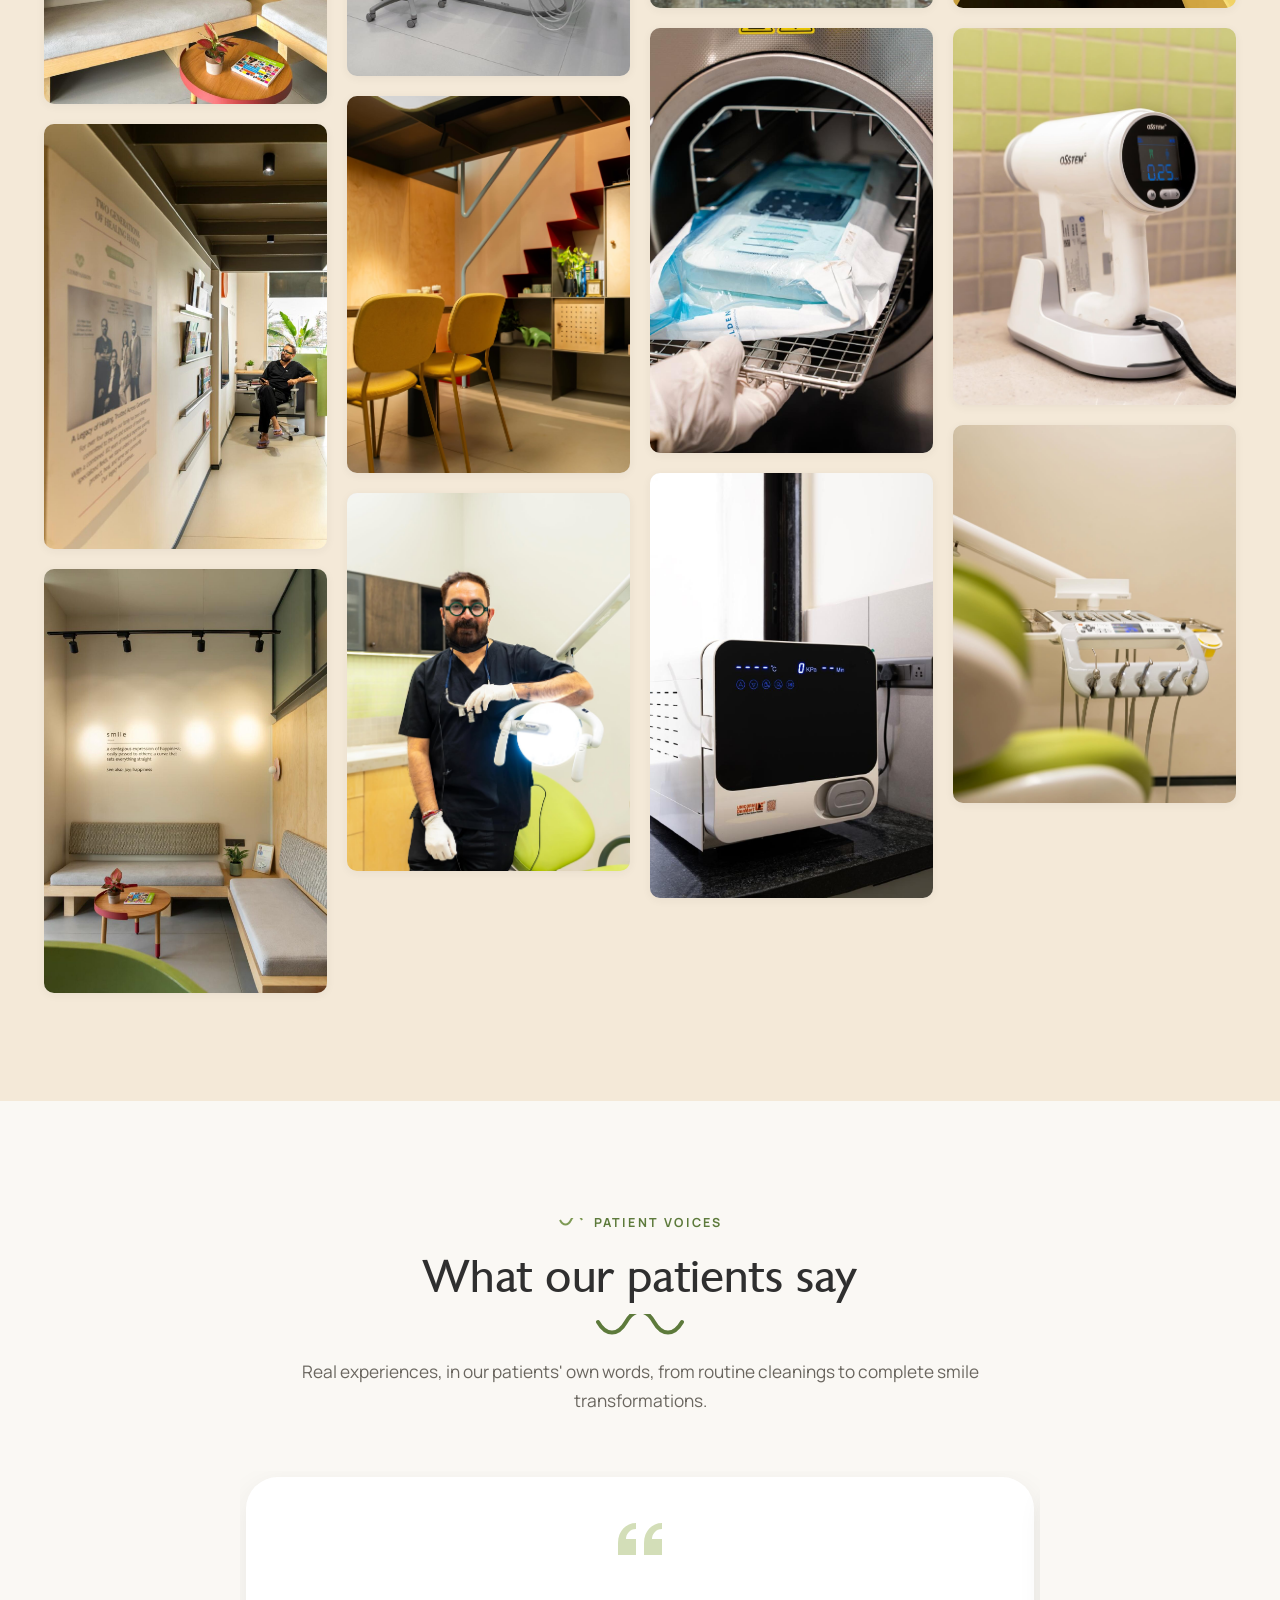
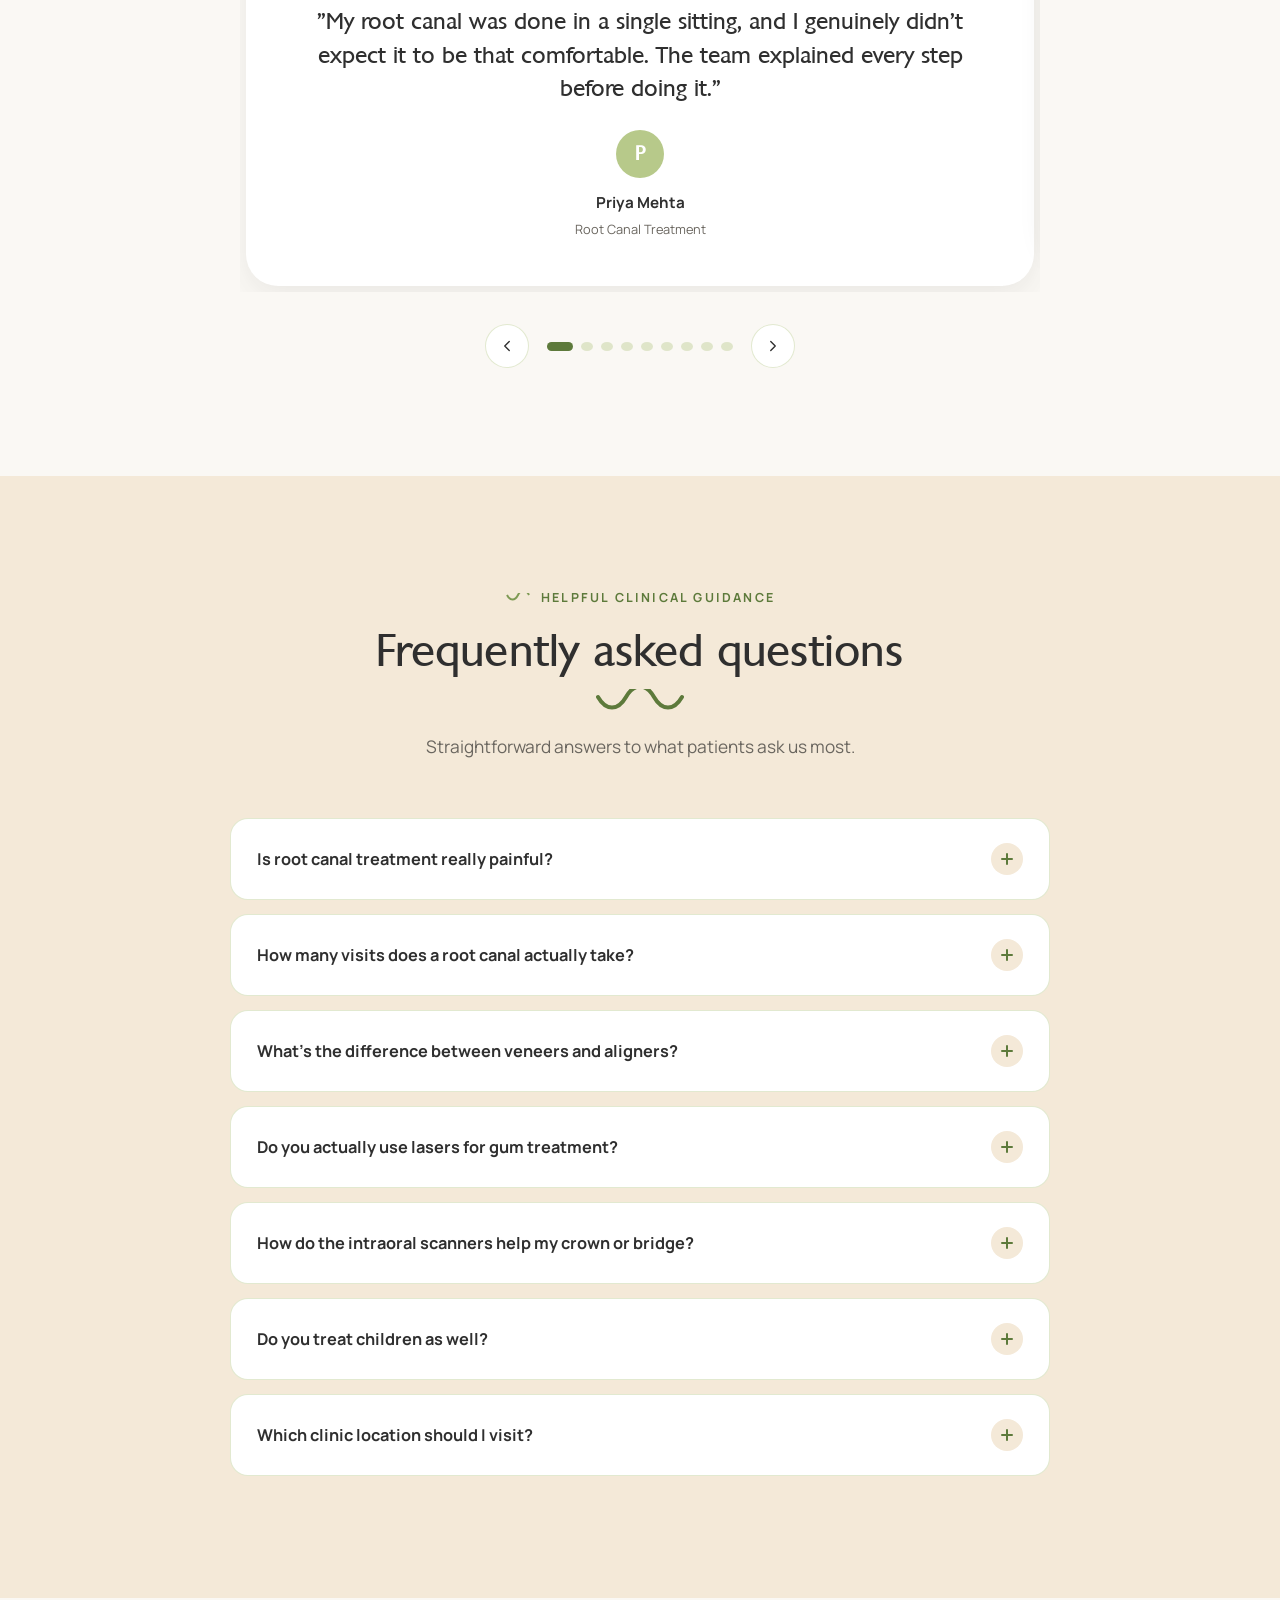
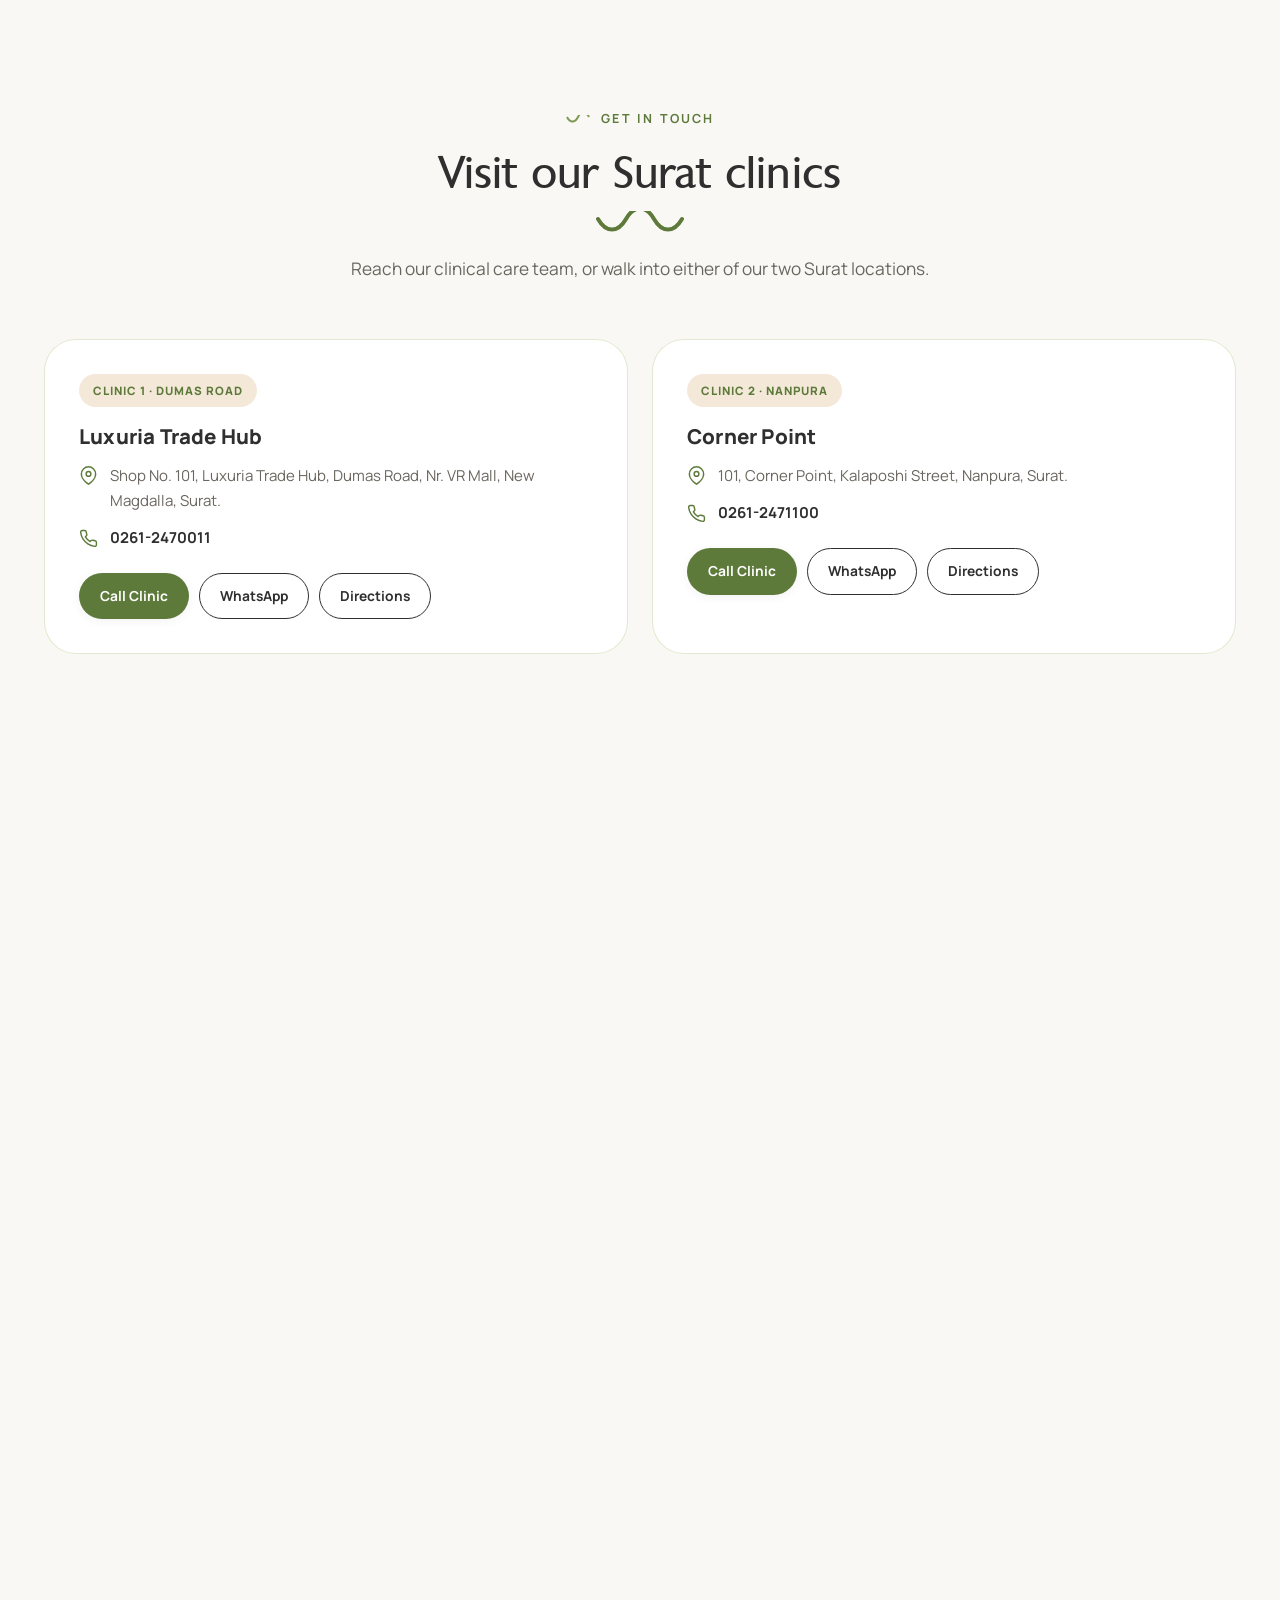
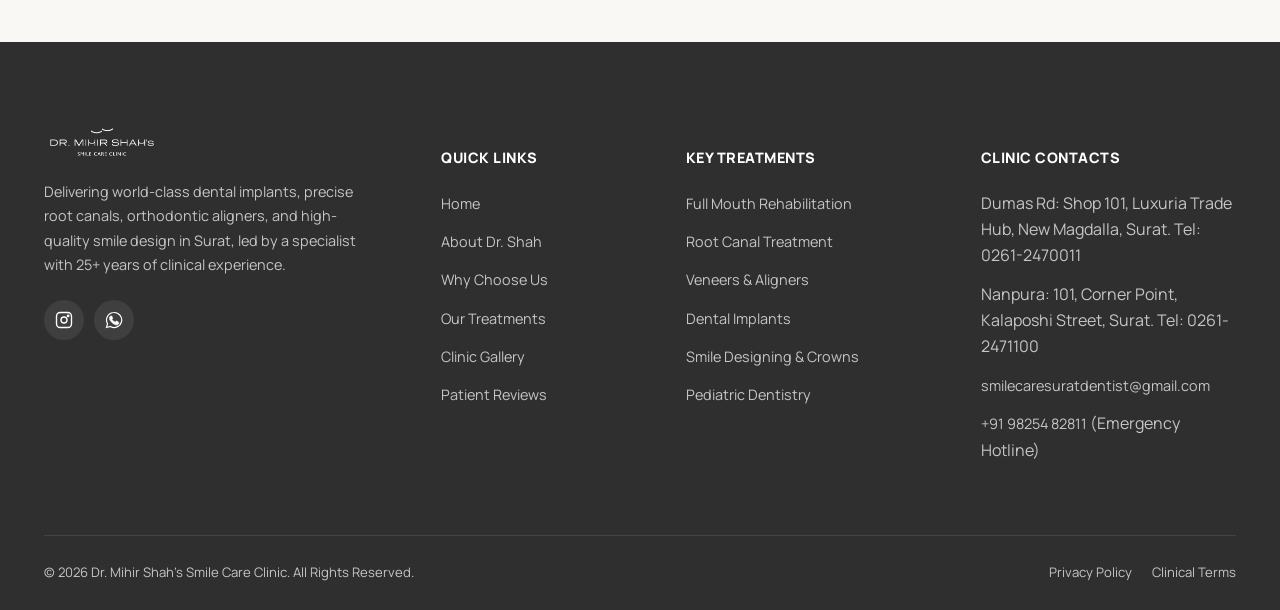
==== commit a4dc4418: "Add files via upload" ====
--- a/index.html
+++ b/index.html
@@ -201,6 +201,8 @@
             <div class="carousel-slide"><img src="assets/images/clinic-7.jpg" alt="Dr. Mihir Shah reviewing patient information in clinic corridor" loading="lazy"></div>
             <div class="carousel-slide"><img src="assets/images/clinic-1.jpg" alt="Clinic corridor with legacy wall display" loading="lazy"></div>
             <div class="carousel-slide"><img src="assets/images/clinic-2.jpg" alt="Smile Care Clinic patient waiting area seating" loading="lazy"></div>
+            <div class="carousel-slide"><img src="assets/images/clinic-12.jpg" alt="Cosy waiting nook with yellow chairs beneath the staircase display shelf" loading="lazy"></div>
+            <div class="carousel-slide"><img src="assets/images/clinic-14.jpg" alt="Smile Care Clinic storefront entrance and signage" loading="lazy"></div>
           </div>
           <div class="carousel-dots" id="carouselDots"></div>
           <div class="carousel-arrows">
@@ -429,6 +431,10 @@
       <div class="gallery-item" data-cat="clinic" data-full="assets/images/clinic-9.jpg"><img src="assets/images/clinic-9.jpg" alt="Dr. Mihir Shah with surgical loupes beside the treatment chair" loading="lazy"><span class="zoom-ic"><svg class="ic-stroke" viewBox="0 0 24 24"><circle cx="11" cy="11" r="7"/><path d="M21 21l-4.35-4.35M11 8v6M8 11h6"/></svg></span></div>
       <div class="gallery-item" data-cat="clinic" data-full="assets/images/clinic-10.jpg"><img src="assets/images/clinic-10.jpg" alt="Fully equipped treatment room" loading="lazy"><span class="zoom-ic"><svg class="ic-stroke" viewBox="0 0 24 24"><circle cx="11" cy="11" r="7"/><path d="M21 21l-4.35-4.35M11 8v6M8 11h6"/></svg></span></div>
       <div class="gallery-item" data-cat="clinic" data-full="assets/images/clinic-11.jpg"><img src="assets/images/clinic-11.jpg" alt="Second treatment room with dental chair" loading="lazy"><span class="zoom-ic"><svg class="ic-stroke" viewBox="0 0 24 24"><circle cx="11" cy="11" r="7"/><path d="M21 21l-4.35-4.35M11 8v6M8 11h6"/></svg></span></div>
+      <div class="gallery-item" data-cat="clinic" data-full="assets/images/clinic-12.jpg"><img src="assets/images/clinic-12.jpg" alt="Cosy waiting nook with yellow chairs beneath the staircase display shelf" loading="lazy"><span class="zoom-ic"><svg class="ic-stroke" viewBox="0 0 24 24"><circle cx="11" cy="11" r="7"/><path d="M21 21l-4.35-4.35M11 8v6M8 11h6"/></svg></span></div>
+      <div class="gallery-item" data-cat="clinic" data-full="assets/images/clinic-13.jpg"><img src="assets/images/clinic-13.jpg" alt="Dr. Mihir Shah standing beside the dental chair and operatory light" loading="lazy"><span class="zoom-ic"><svg class="ic-stroke" viewBox="0 0 24 24"><circle cx="11" cy="11" r="7"/><path d="M21 21l-4.35-4.35M11 8v6M8 11h6"/></svg></span></div>
+      <div class="gallery-item" data-cat="clinic" data-full="assets/images/clinic-14.jpg"><img src="assets/images/clinic-14.jpg" alt="Smile Care Clinic storefront entrance and signage" loading="lazy"><span class="zoom-ic"><svg class="ic-stroke" viewBox="0 0 24 24"><circle cx="11" cy="11" r="7"/><path d="M21 21l-4.35-4.35M11 8v6M8 11h6"/></svg></span></div>
+      <div class="gallery-item" data-cat="clinic" data-full="assets/images/clinic-15.jpg"><img src="assets/images/clinic-15.jpg" alt="Dr. Mihir Shah's Smile Care Clinic business card beside a dental model" loading="lazy"><span class="zoom-ic"><svg class="ic-stroke" viewBox="0 0 24 24"><circle cx="11" cy="11" r="7"/><path d="M21 21l-4.35-4.35M11 8v6M8 11h6"/></svg></span></div>
       <div class="gallery-item" data-cat="equipment" data-full="assets/images/equipment-1.jpg"><img src="assets/images/equipment-1.jpg" alt="Sterilization pouch being sealed for instrument packaging" loading="lazy"><span class="zoom-ic"><svg class="ic-stroke" viewBox="0 0 24 24"><circle cx="11" cy="11" r="7"/><path d="M21 21l-4.35-4.35M11 8v6M8 11h6"/></svg></span></div>
       <div class="gallery-item" data-cat="equipment" data-full="assets/images/equipment-2.jpg"><img src="assets/images/equipment-2.jpg" alt="Ultrasonic cleaner used for instrument decontamination" loading="lazy"><span class="zoom-ic"><svg class="ic-stroke" viewBox="0 0 24 24"><circle cx="11" cy="11" r="7"/><path d="M21 21l-4.35-4.35M11 8v6M8 11h6"/></svg></span></div>
       <div class="gallery-item" data-cat="equipment" data-full="assets/images/equipment-3.jpg"><img src="assets/images/equipment-3.jpg" alt="Sterilized instrument pouch being loaded into the autoclave" loading="lazy"><span class="zoom-ic"><svg class="ic-stroke" viewBox="0 0 24 24"><circle cx="11" cy="11" r="7"/><path d="M21 21l-4.35-4.35M11 8v6M8 11h6"/></svg></span></div>
@@ -437,6 +443,8 @@
       <div class="gallery-item" data-cat="equipment" data-full="assets/images/equipment-6.jpg"><img src="assets/images/equipment-6.jpg" alt="Digital X-ray scanner for diagnostic imaging" loading="lazy"><span class="zoom-ic"><svg class="ic-stroke" viewBox="0 0 24 24"><circle cx="11" cy="11" r="7"/><path d="M21 21l-4.35-4.35M11 8v6M8 11h6"/></svg></span></div>
       <div class="gallery-item" data-cat="equipment" data-full="assets/images/equipment-7.jpg"><img src="assets/images/equipment-7.jpg" alt="SOGA soft-tissue dental laser system" loading="lazy"><span class="zoom-ic"><svg class="ic-stroke" viewBox="0 0 24 24"><circle cx="11" cy="11" r="7"/><path d="M21 21l-4.35-4.35M11 8v6M8 11h6"/></svg></span></div>
       <div class="gallery-item" data-cat="equipment" data-full="assets/images/equipment-8.jpg"><img src="assets/images/equipment-8.jpg" alt="Helios 700 wireless intraoral scanner capturing a digital impression" loading="lazy"><span class="zoom-ic"><svg class="ic-stroke" viewBox="0 0 24 24"><circle cx="11" cy="11" r="7"/><path d="M21 21l-4.35-4.35M11 8v6M8 11h6"/></svg></span></div>
+      <div class="gallery-item" data-cat="equipment" data-full="assets/images/equipment-9.jpg"><img src="assets/images/equipment-9.jpg" alt="OSSTEM handheld intraoral scanner on its charging dock" loading="lazy"><span class="zoom-ic"><svg class="ic-stroke" viewBox="0 0 24 24"><circle cx="11" cy="11" r="7"/><path d="M21 21l-4.35-4.35M11 8v6M8 11h6"/></svg></span></div>
+      <div class="gallery-item" data-cat="equipment" data-full="assets/images/equipment-10.jpg"><img src="assets/images/equipment-10.jpg" alt="Dental delivery unit with handpieces and instrument tray" loading="lazy"><span class="zoom-ic"><svg class="ic-stroke" viewBox="0 0 24 24"><circle cx="11" cy="11" r="7"/><path d="M21 21l-4.35-4.35M11 8v6M8 11h6"/></svg></span></div>
     </div>
   </div>
 </section>
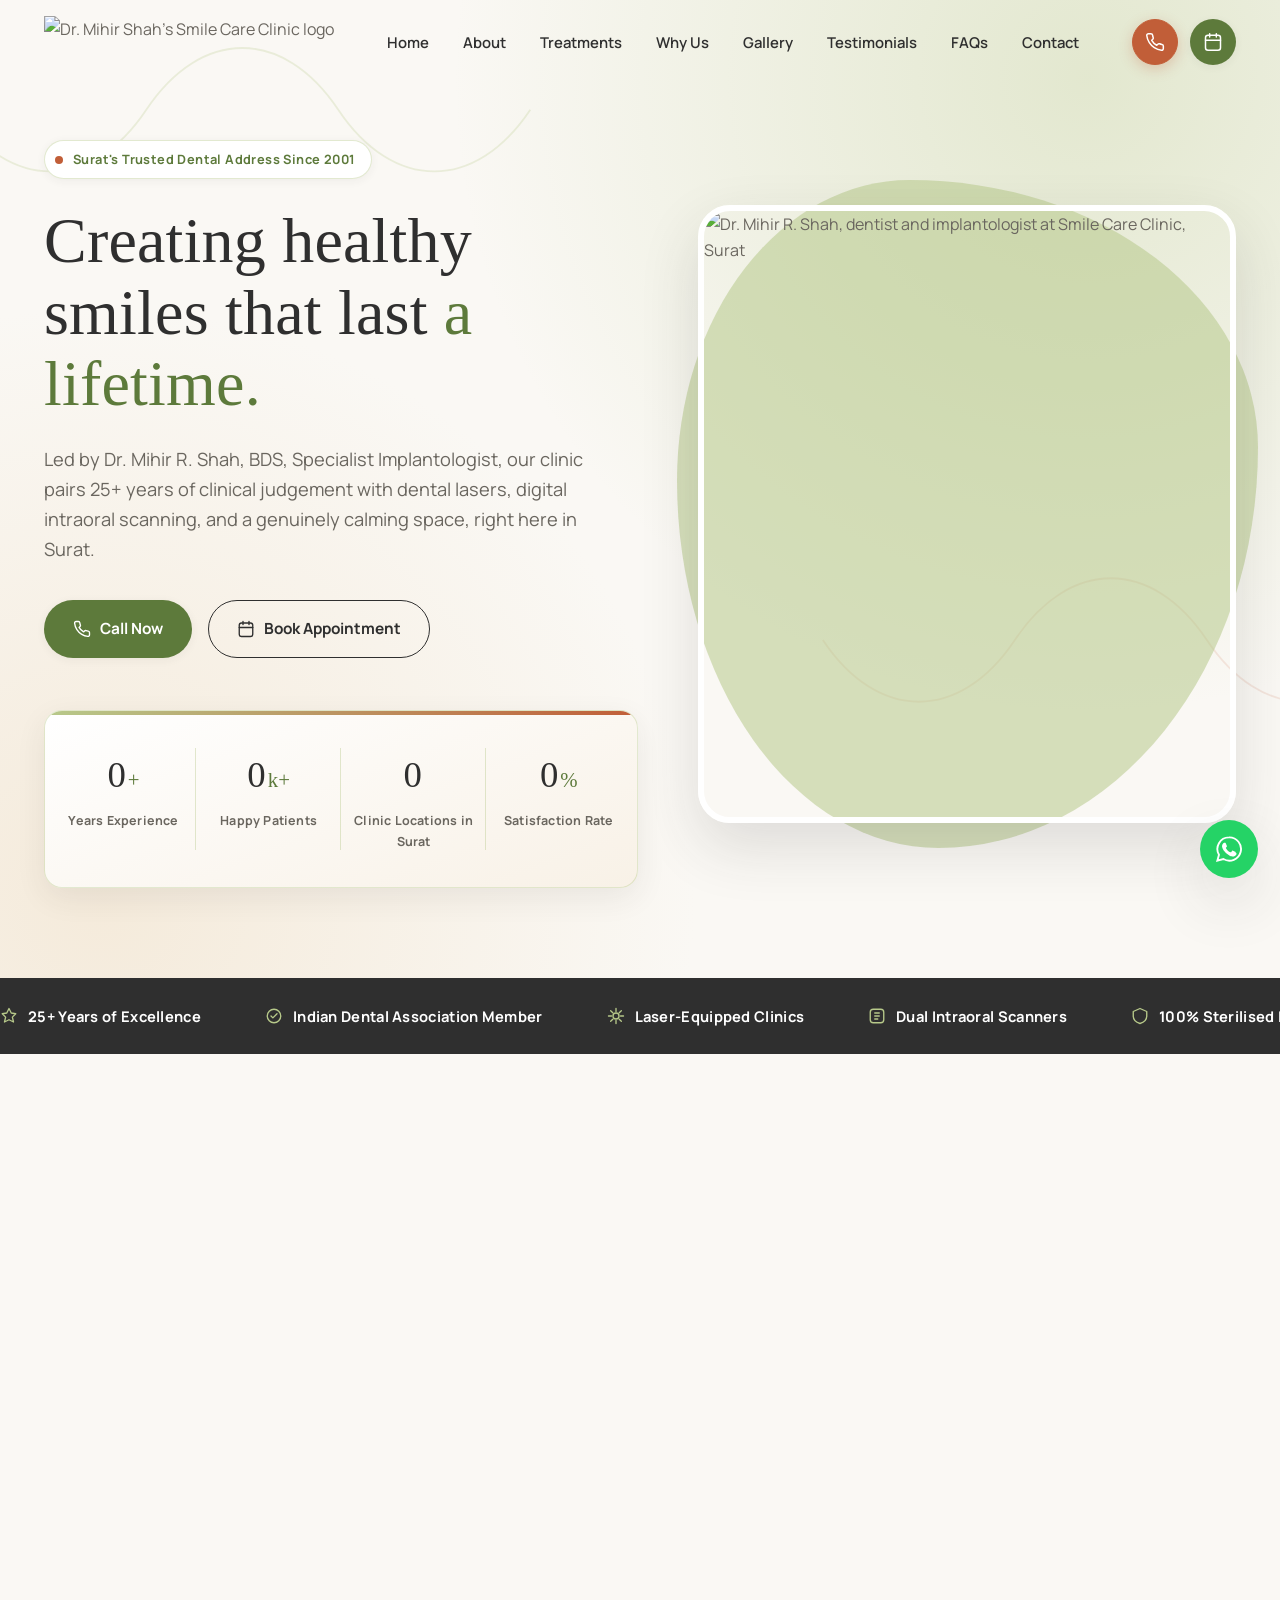
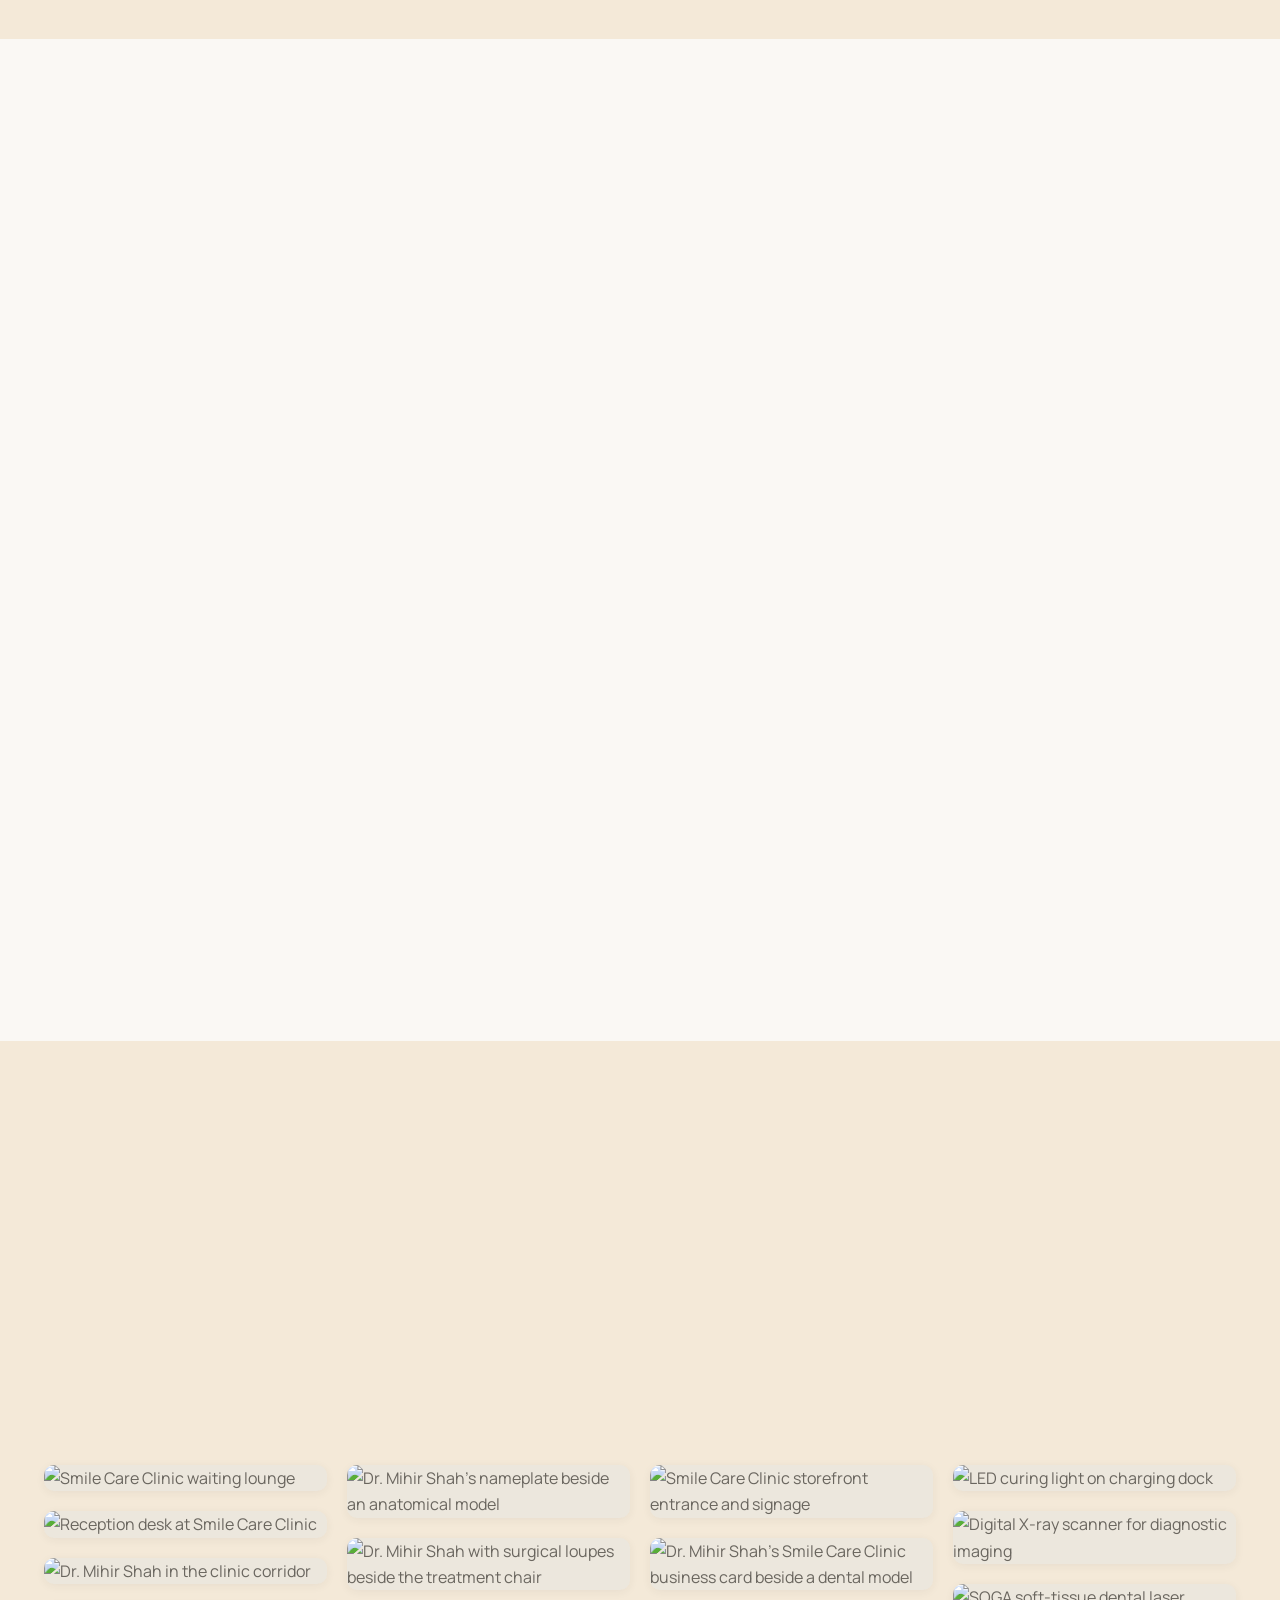
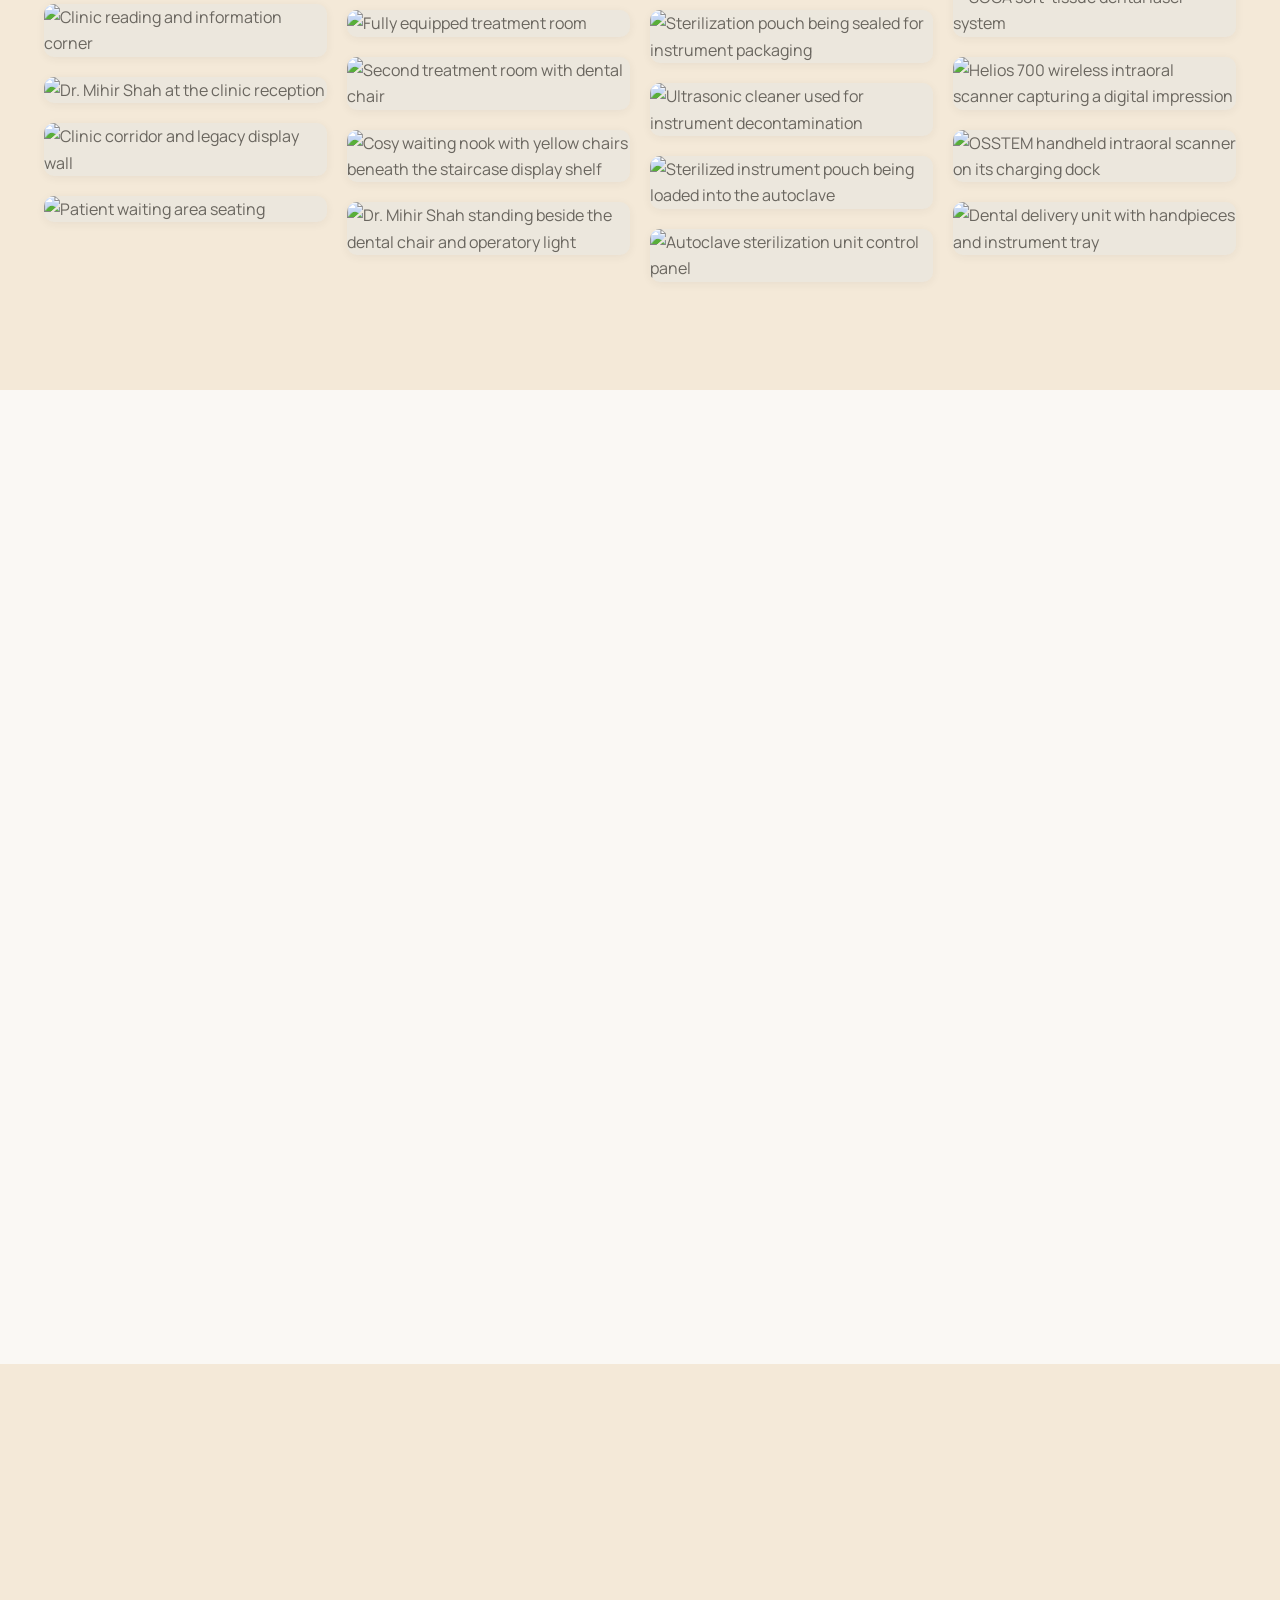
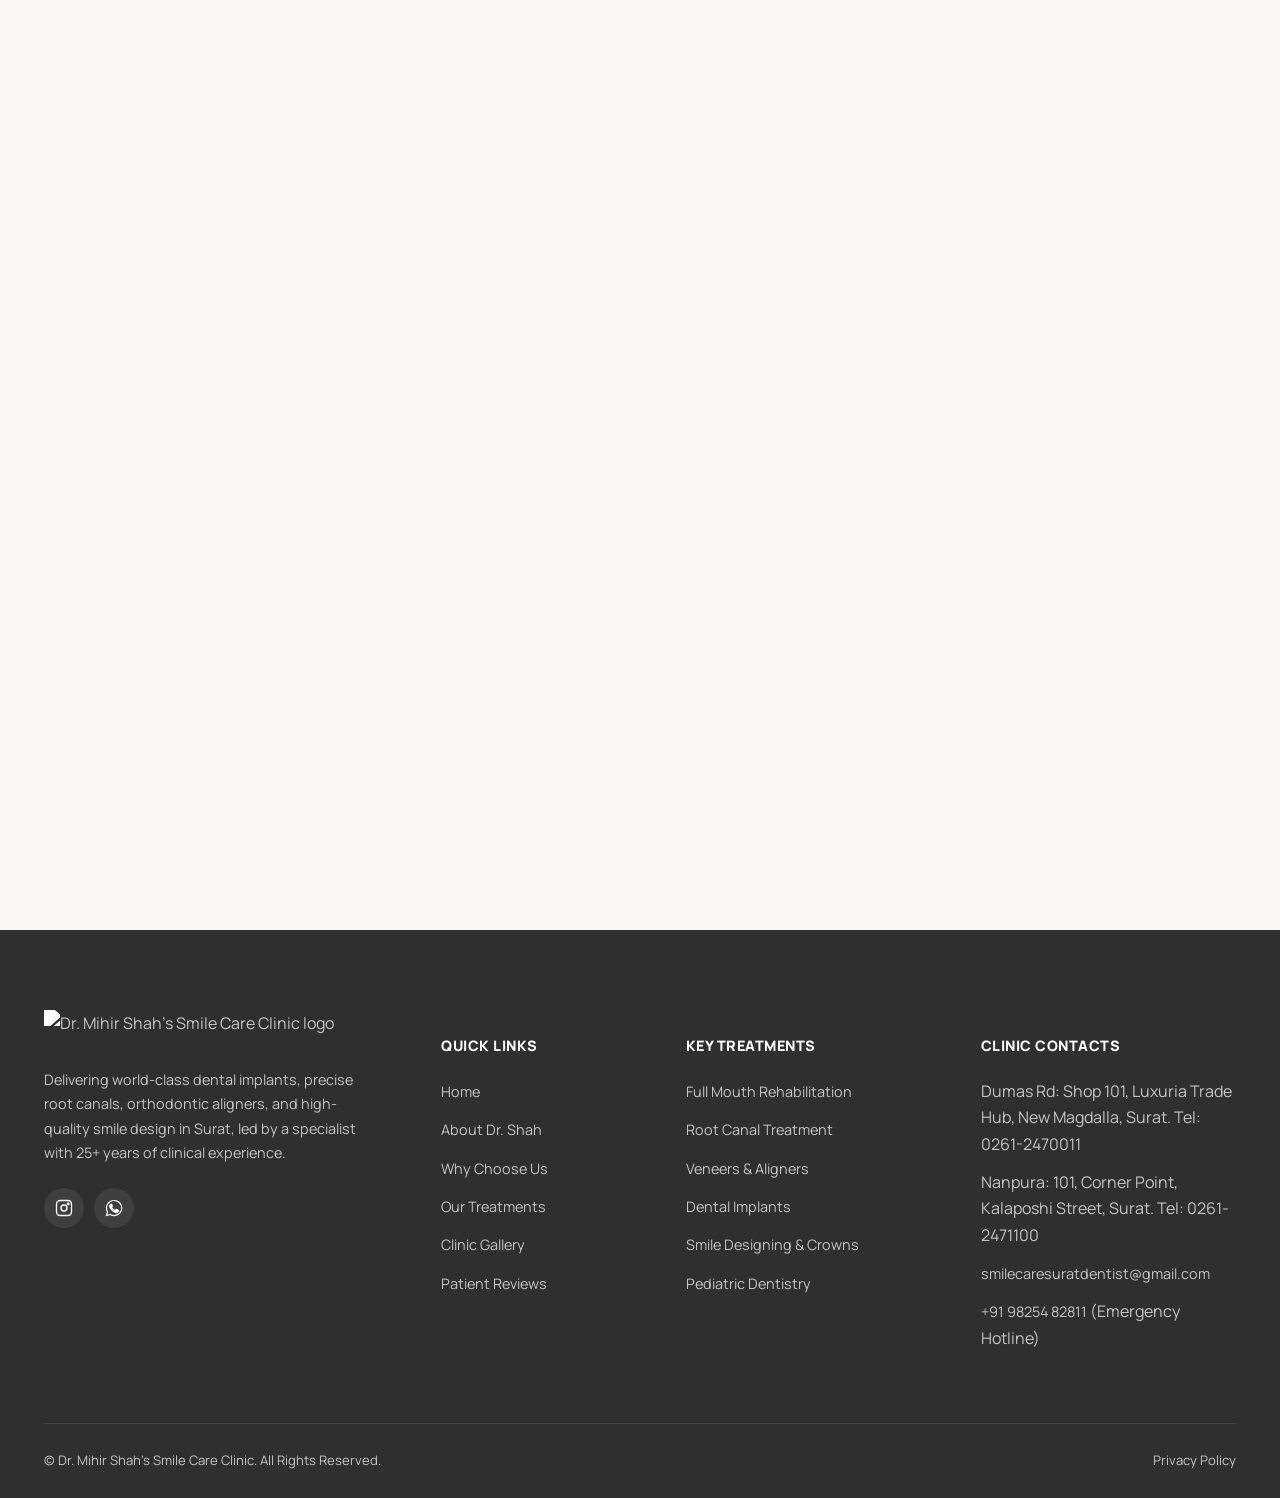
==== commit cbe06649: "Add files via upload" ====
--- a/index.html
+++ b/index.html
@@ -763,7 +763,7 @@
 
     <div class="footer-bottom">
       <span>© <span id="year"></span> Dr. Mihir Shah's Smile Care Clinic. All Rights Reserved.</span>
-      <span class="links"><a href="#">Privacy Policy</a><a href="#">Clinical Terms</a></span>
+      <span class="links"><a href="privacy-policy.html">Privacy Policy</a></span>
     </div>
   </div>
 </footer>
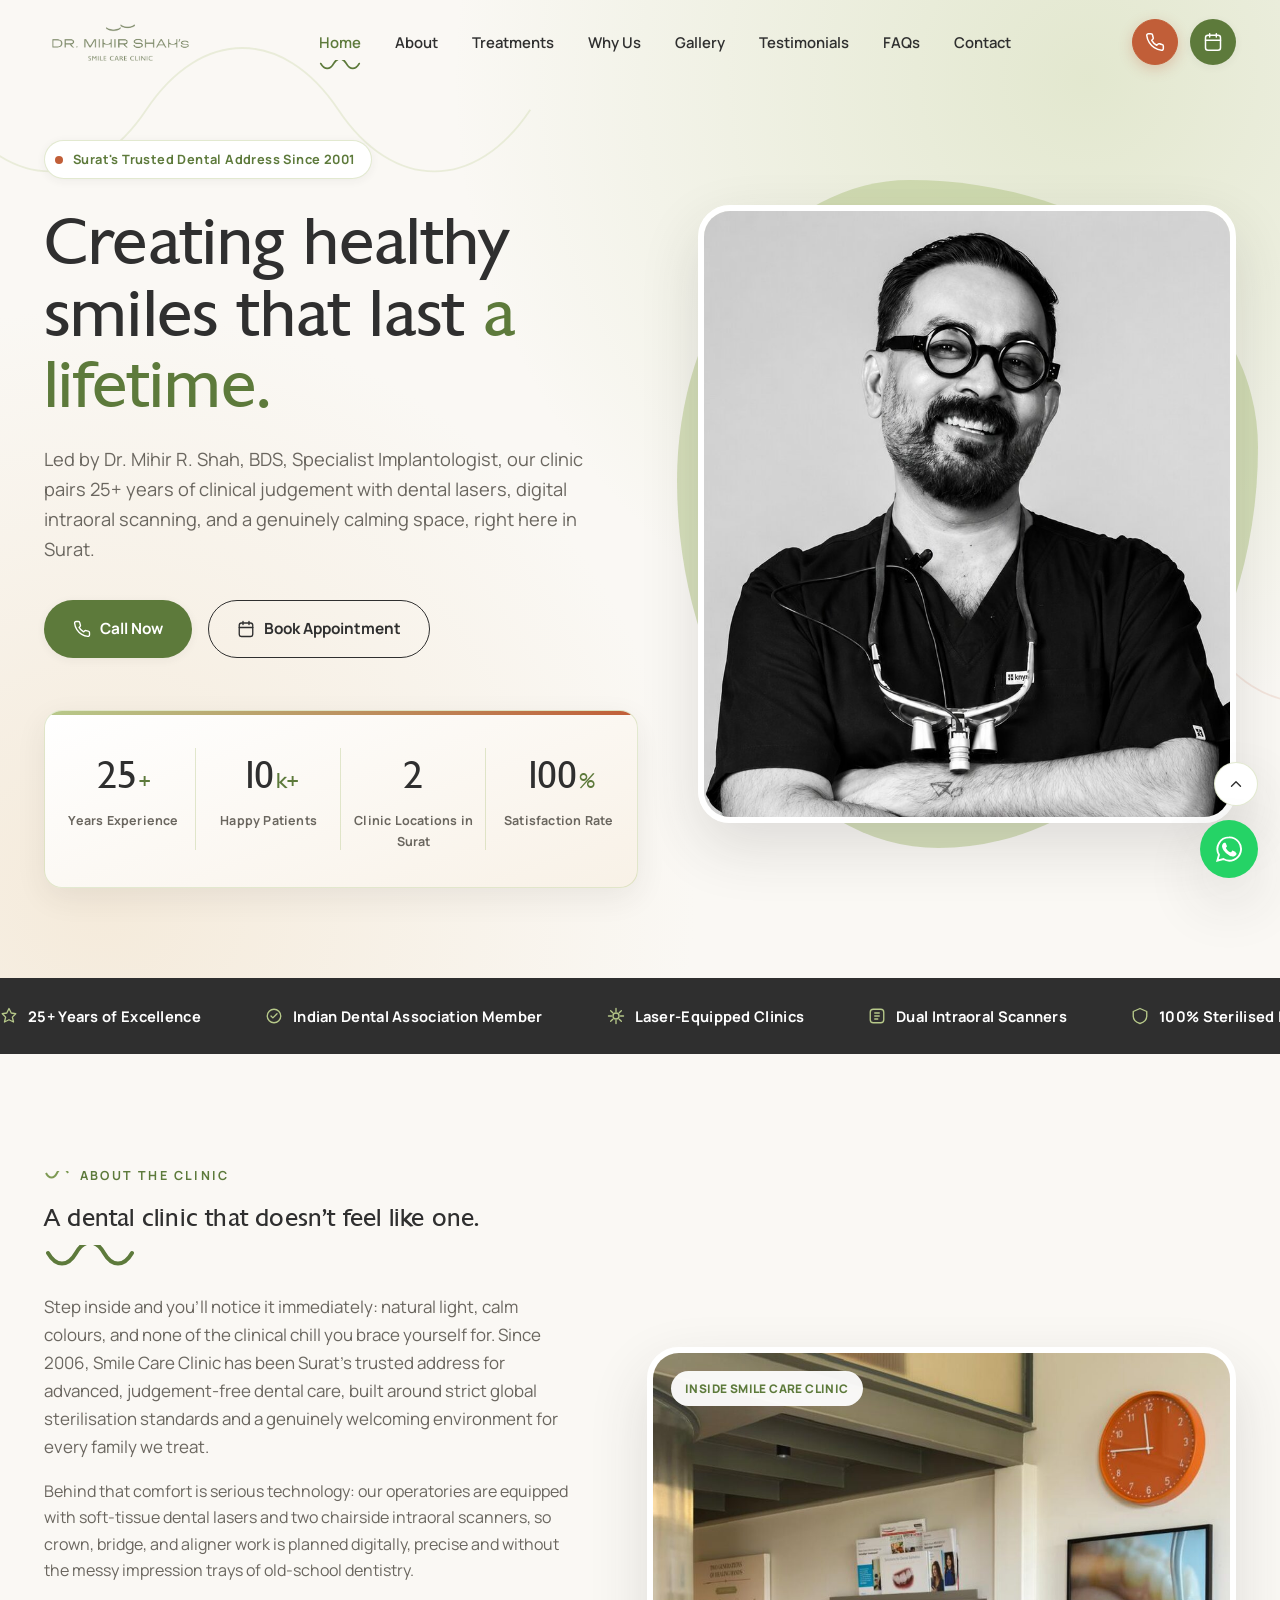
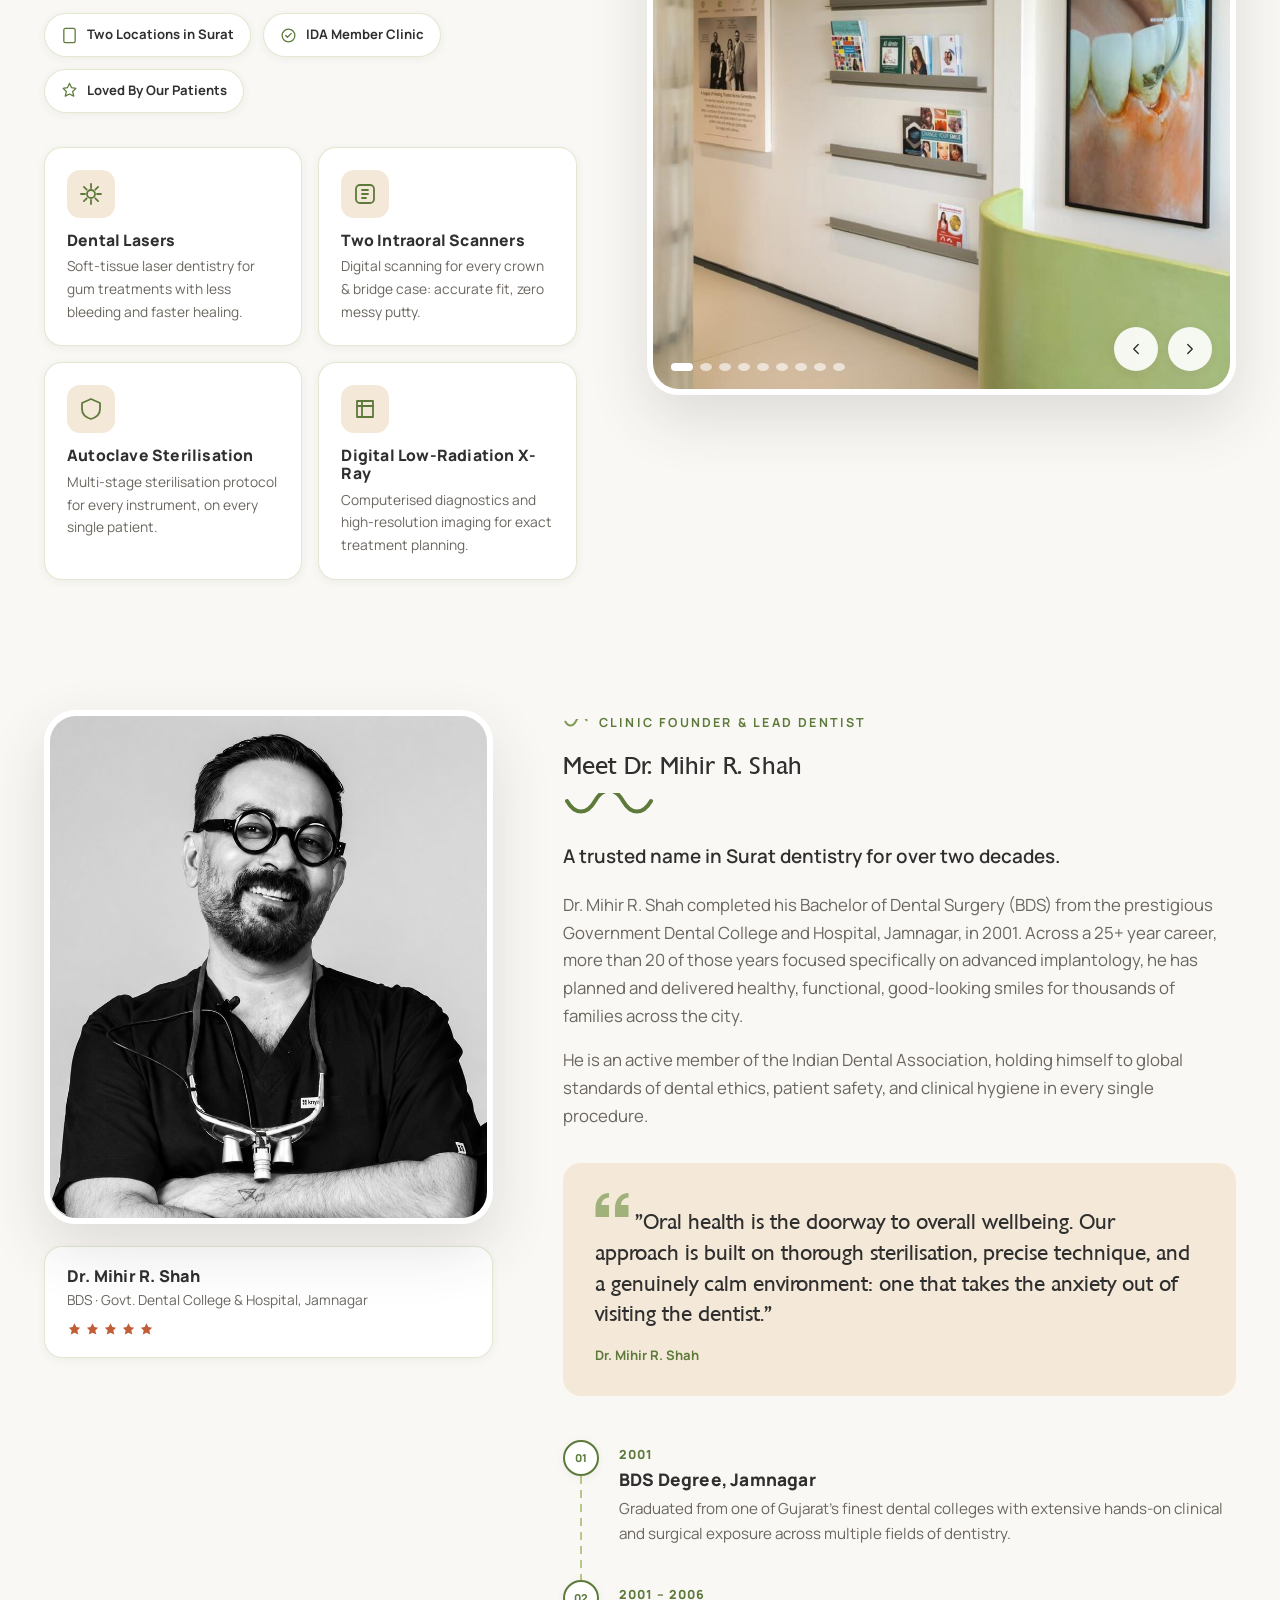
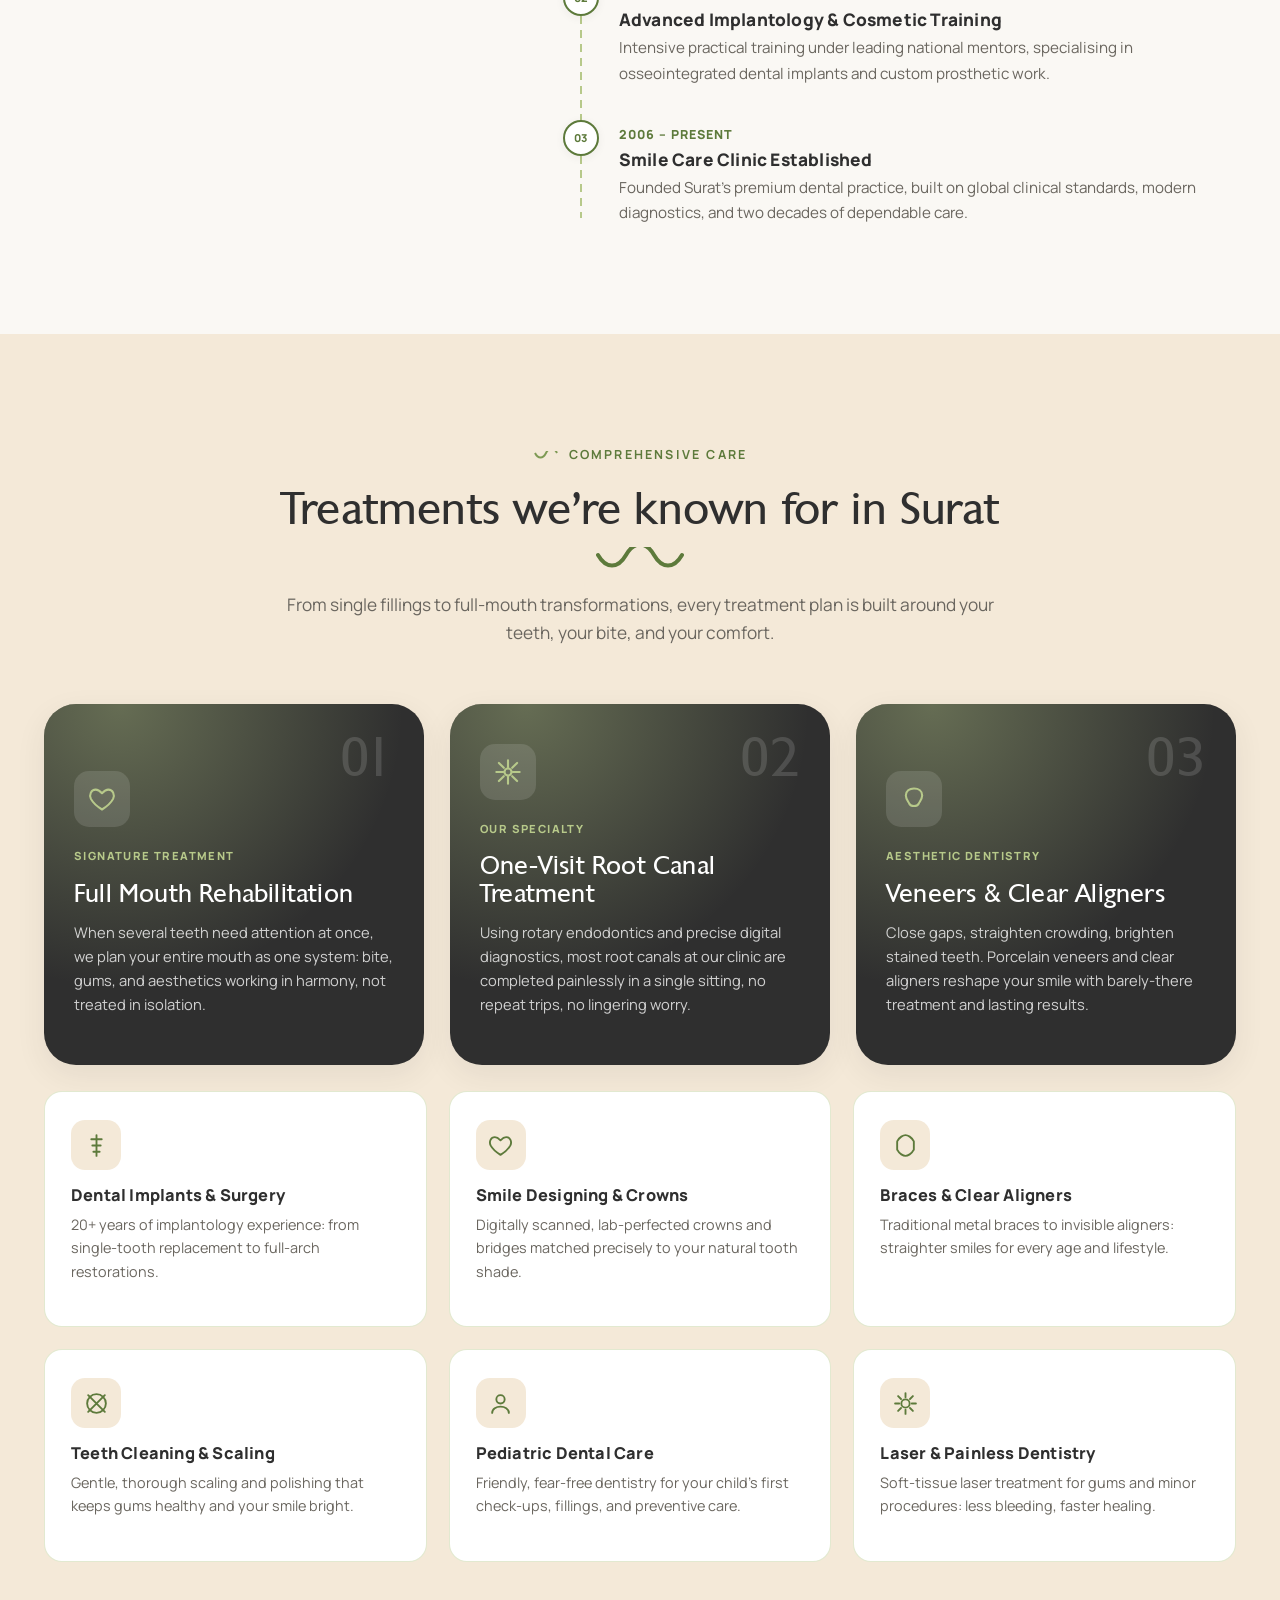
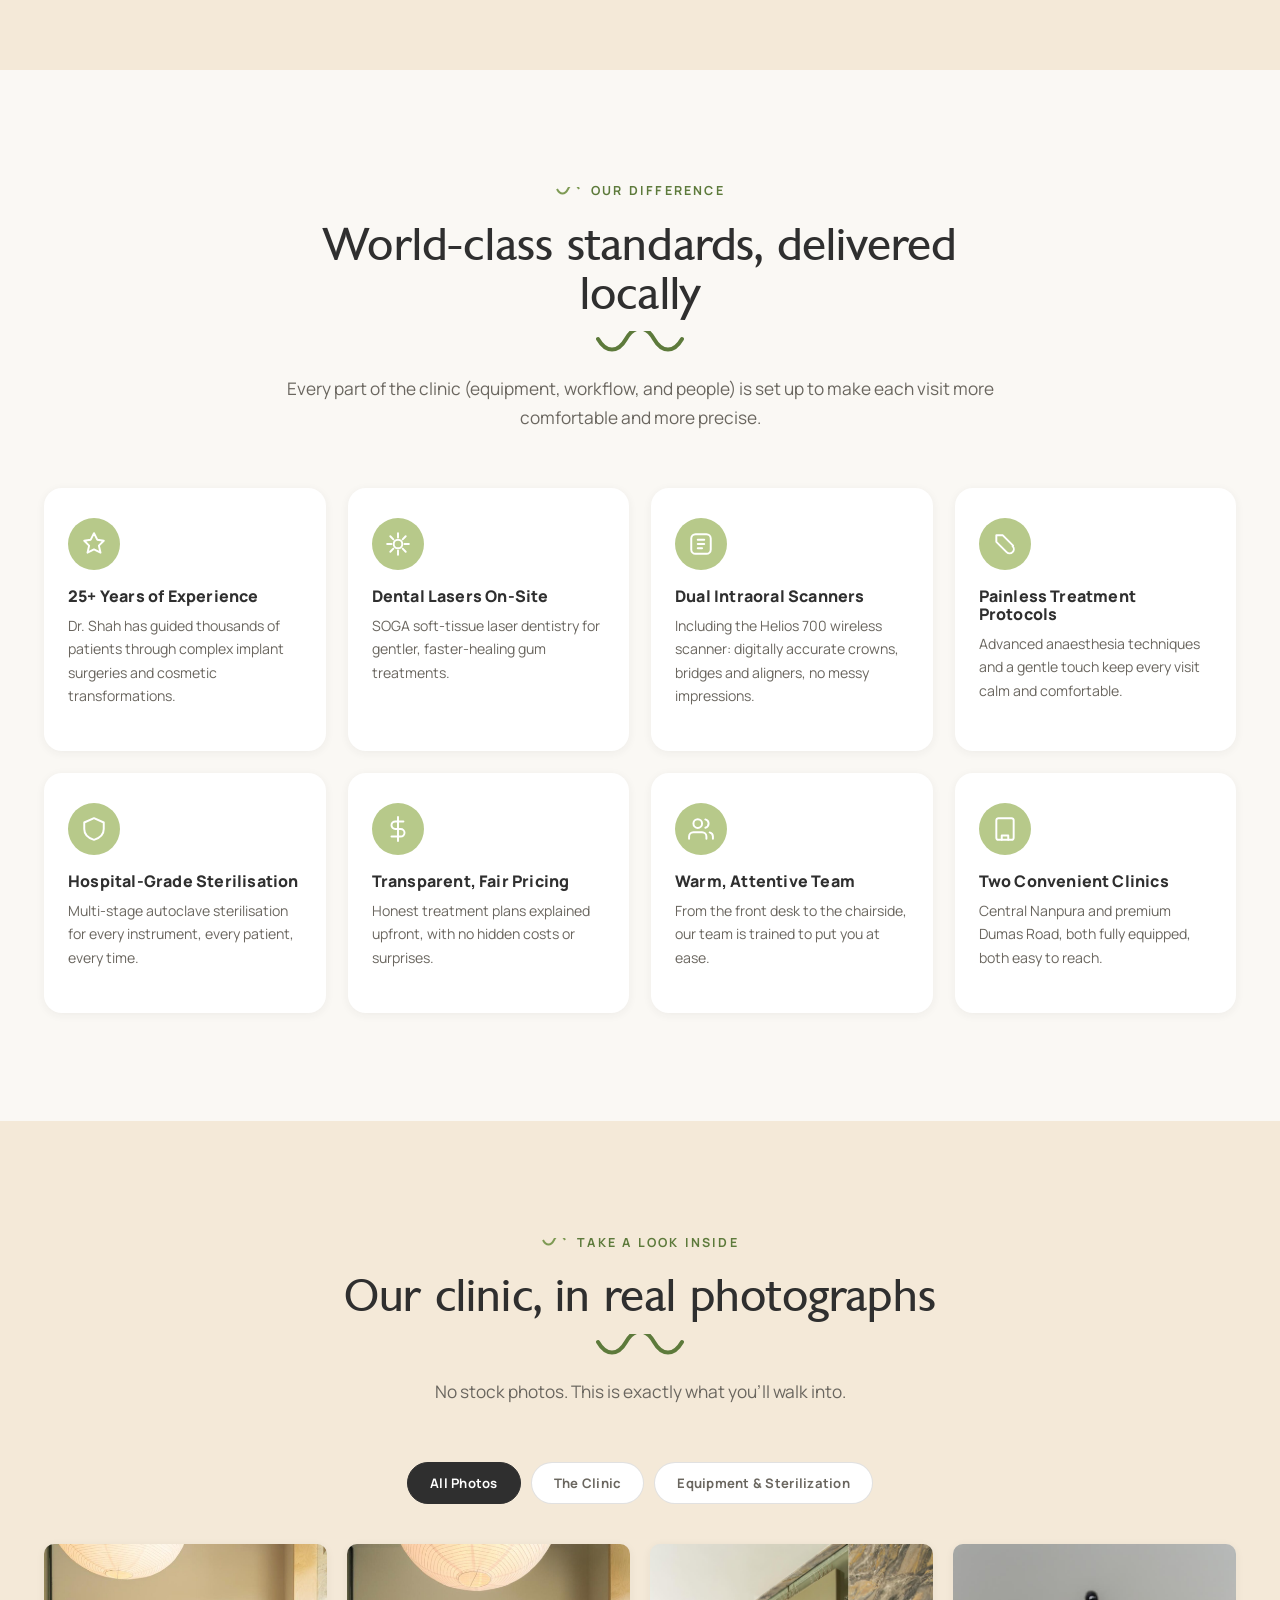
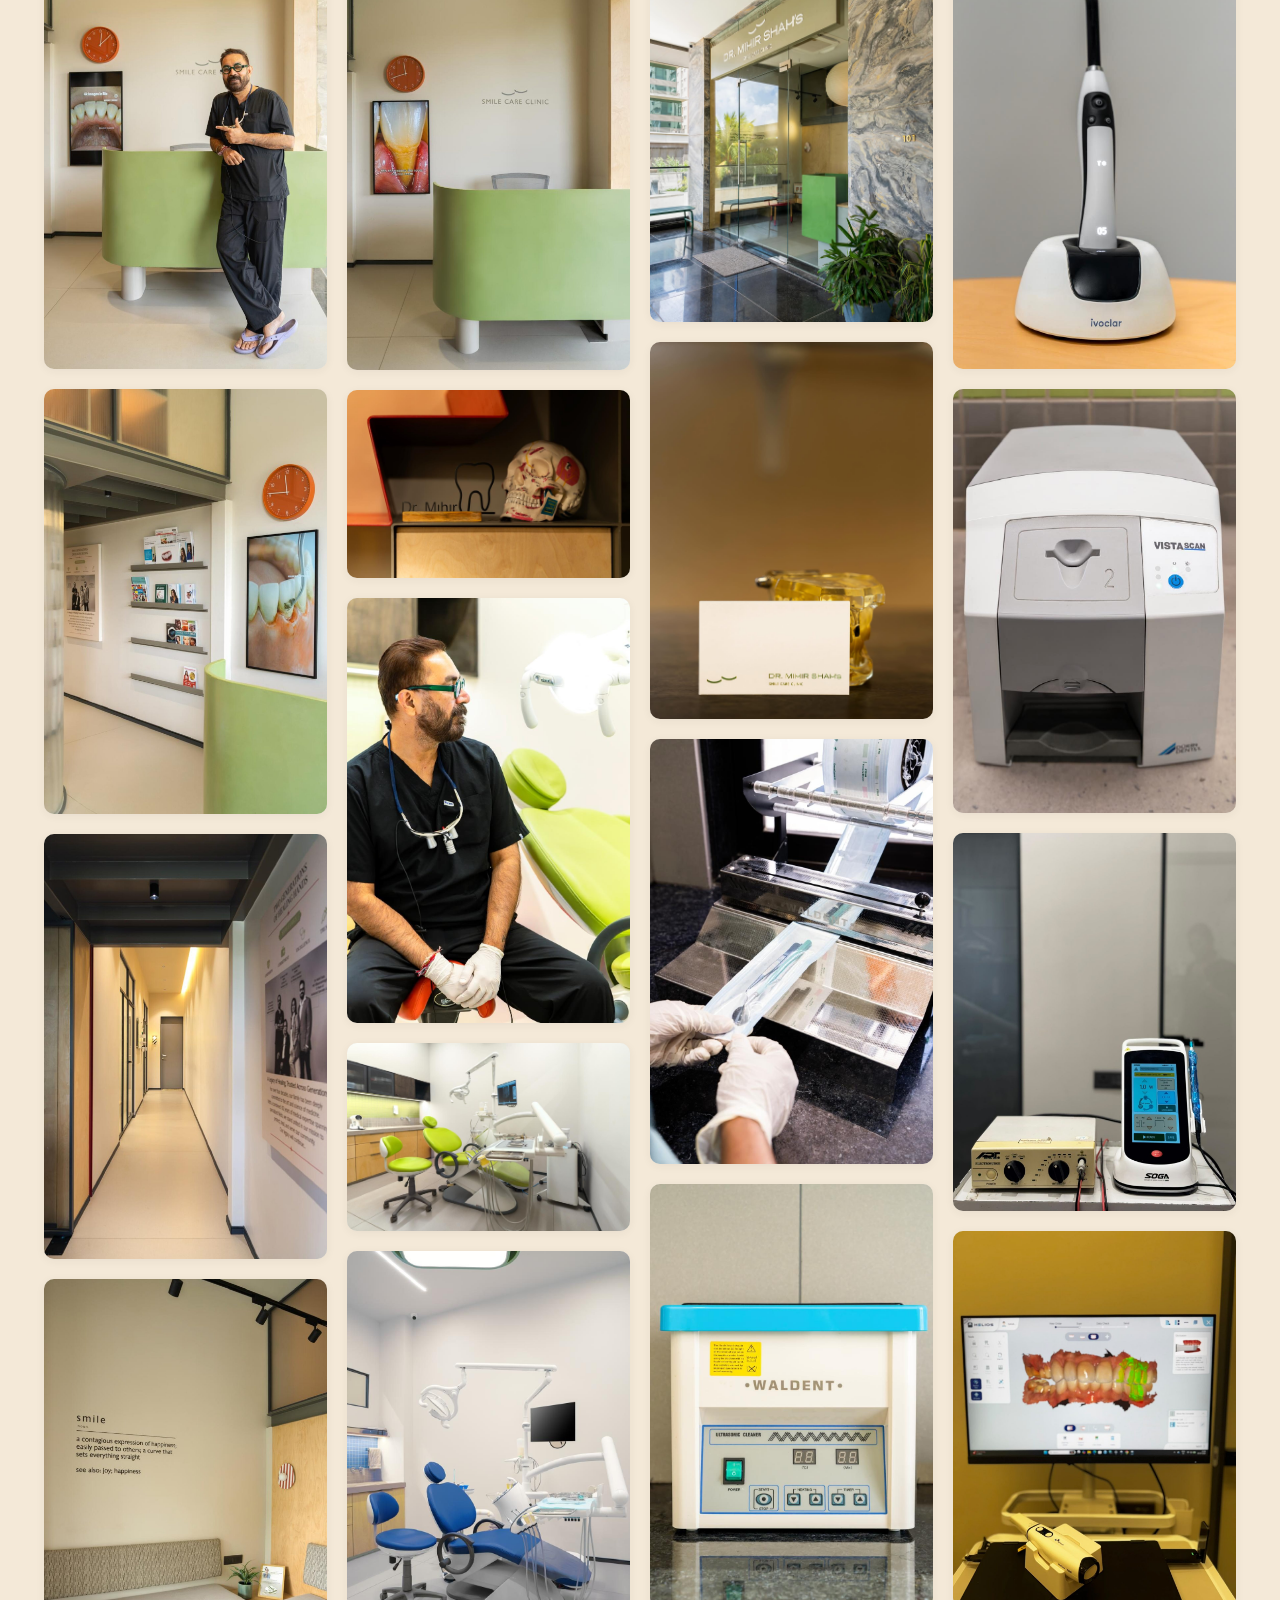
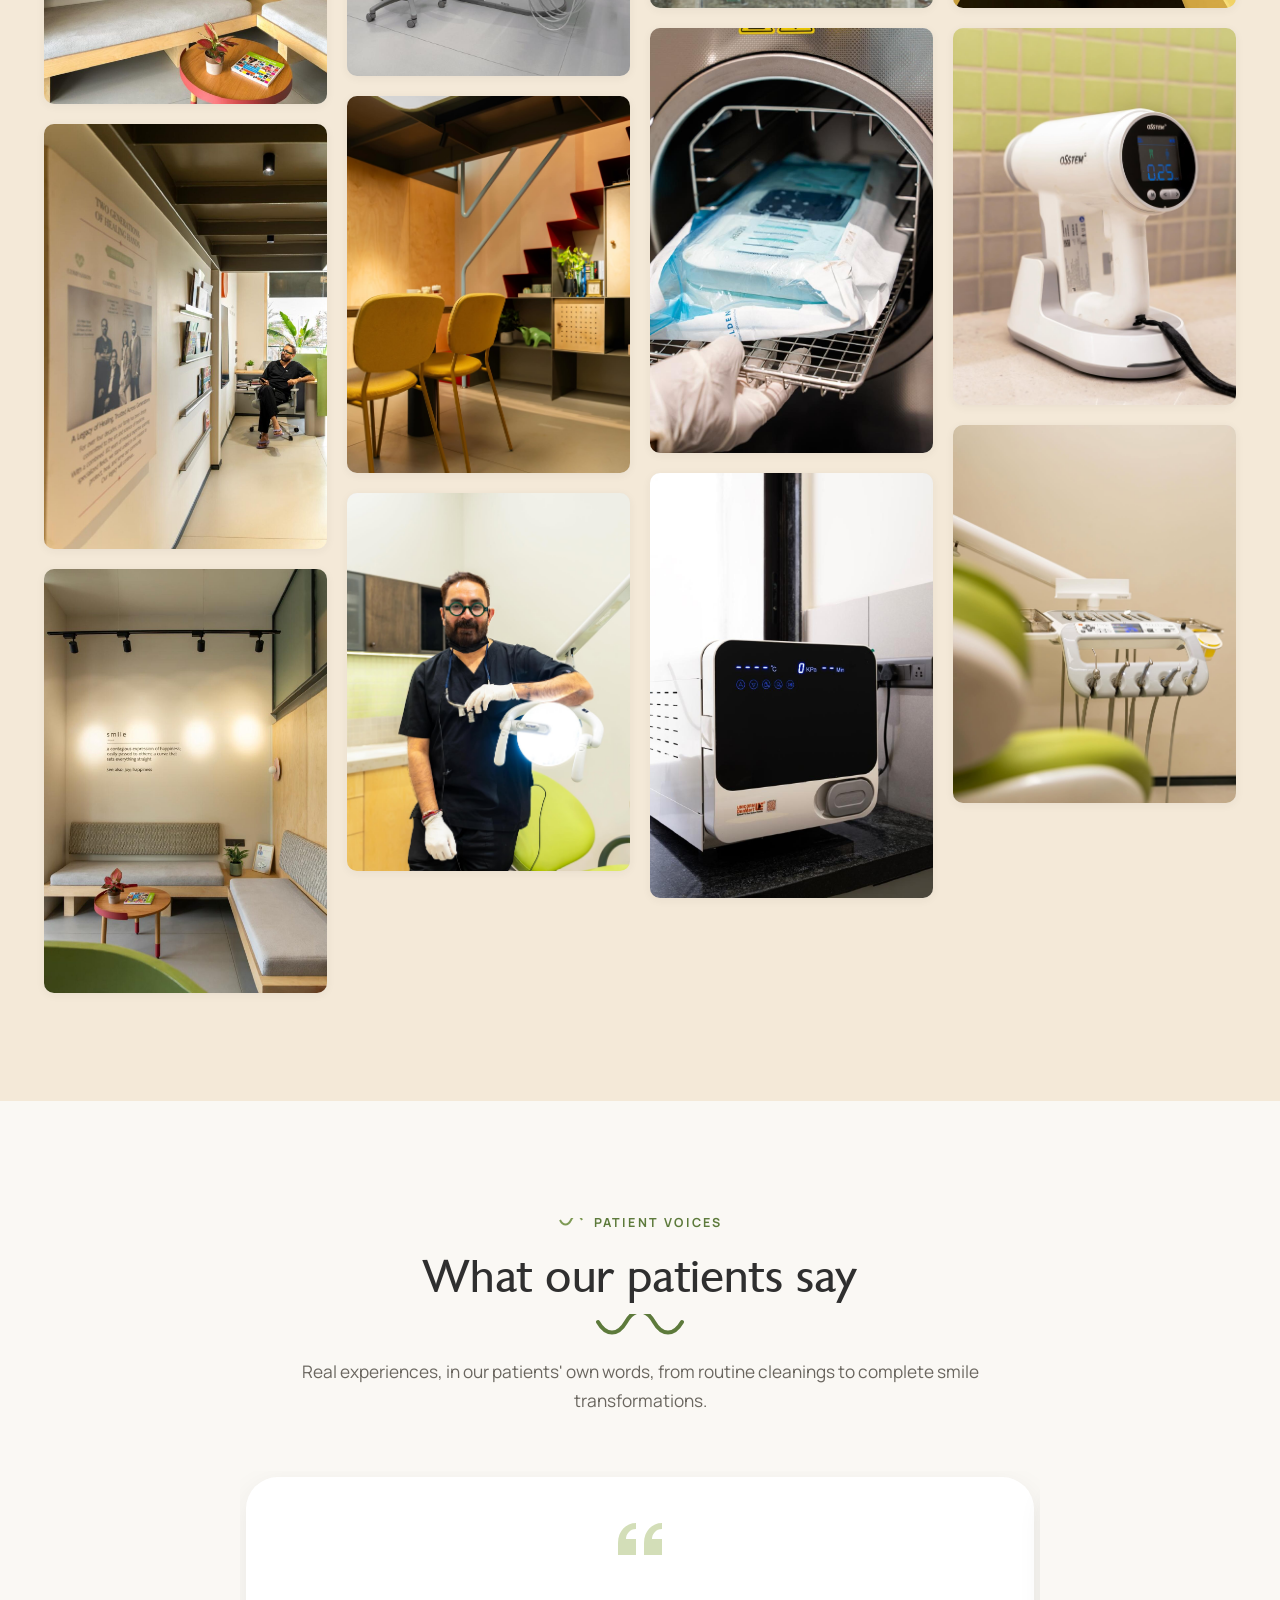
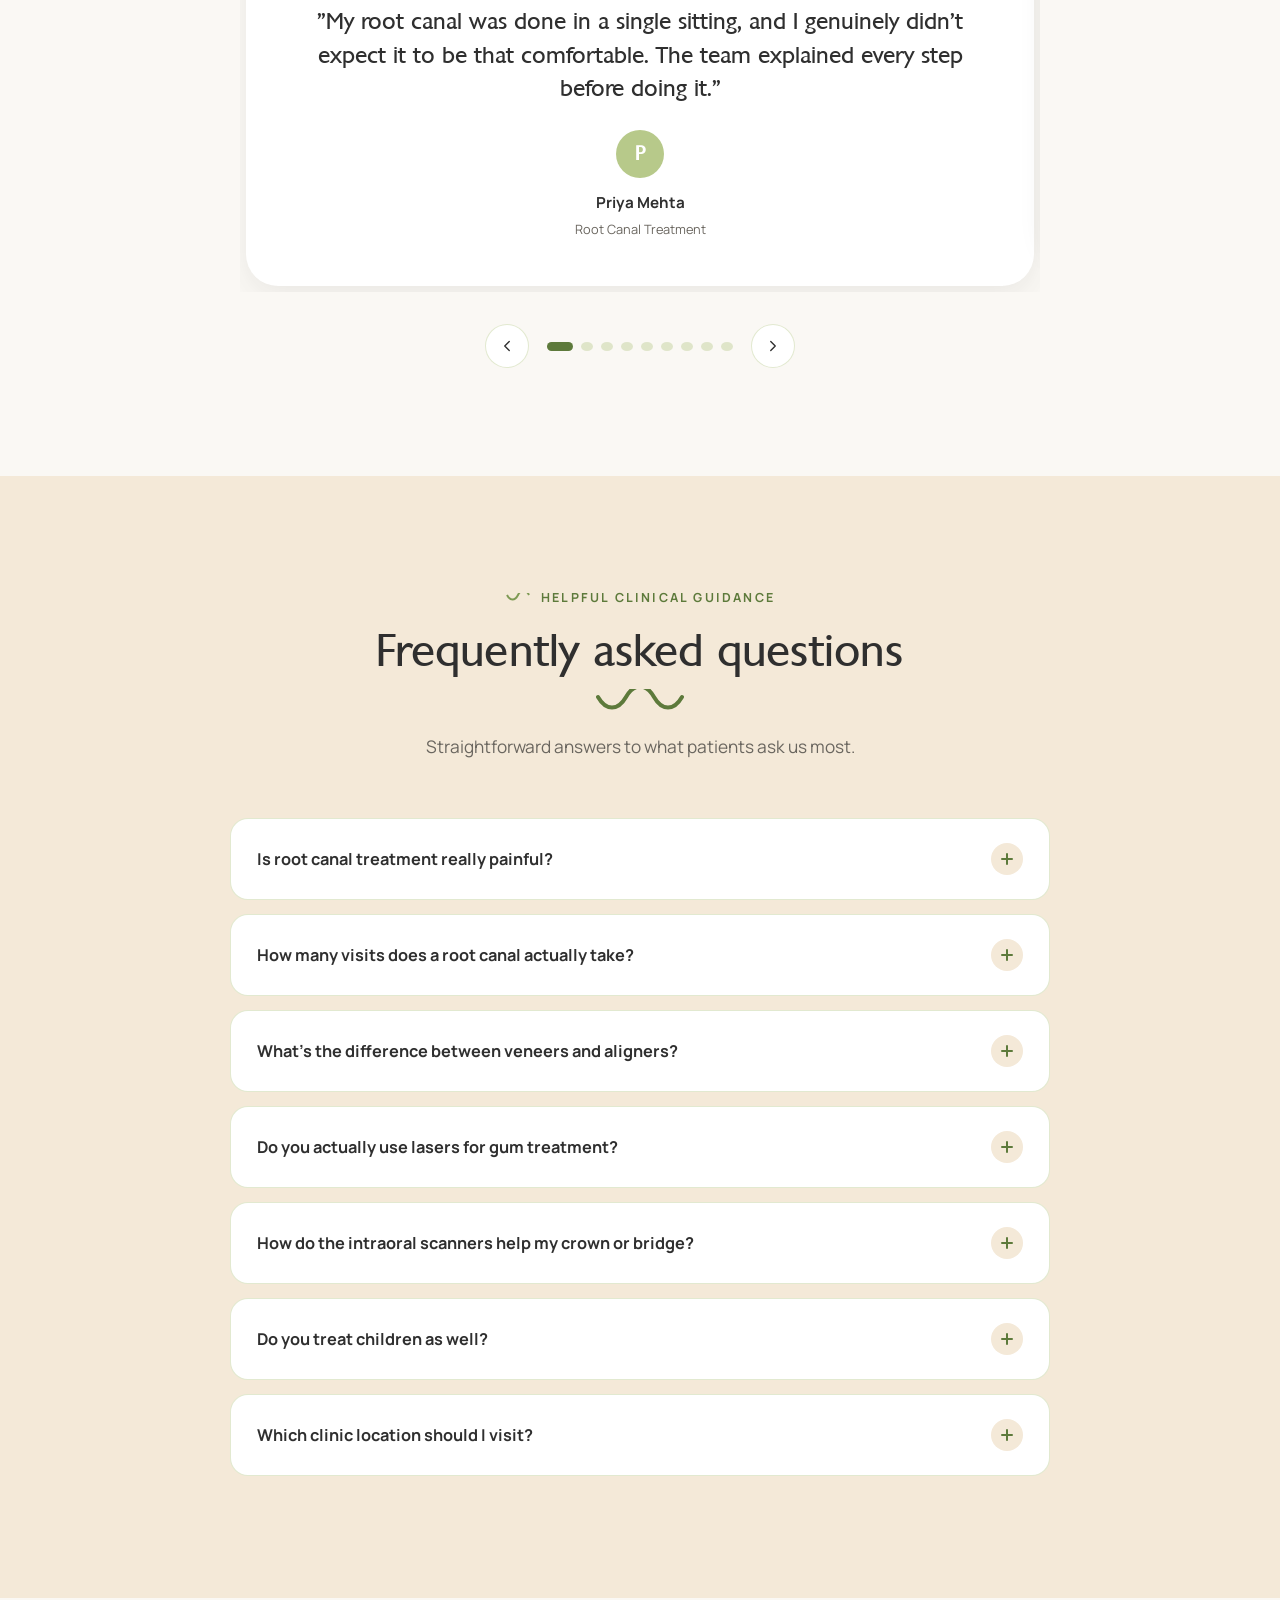
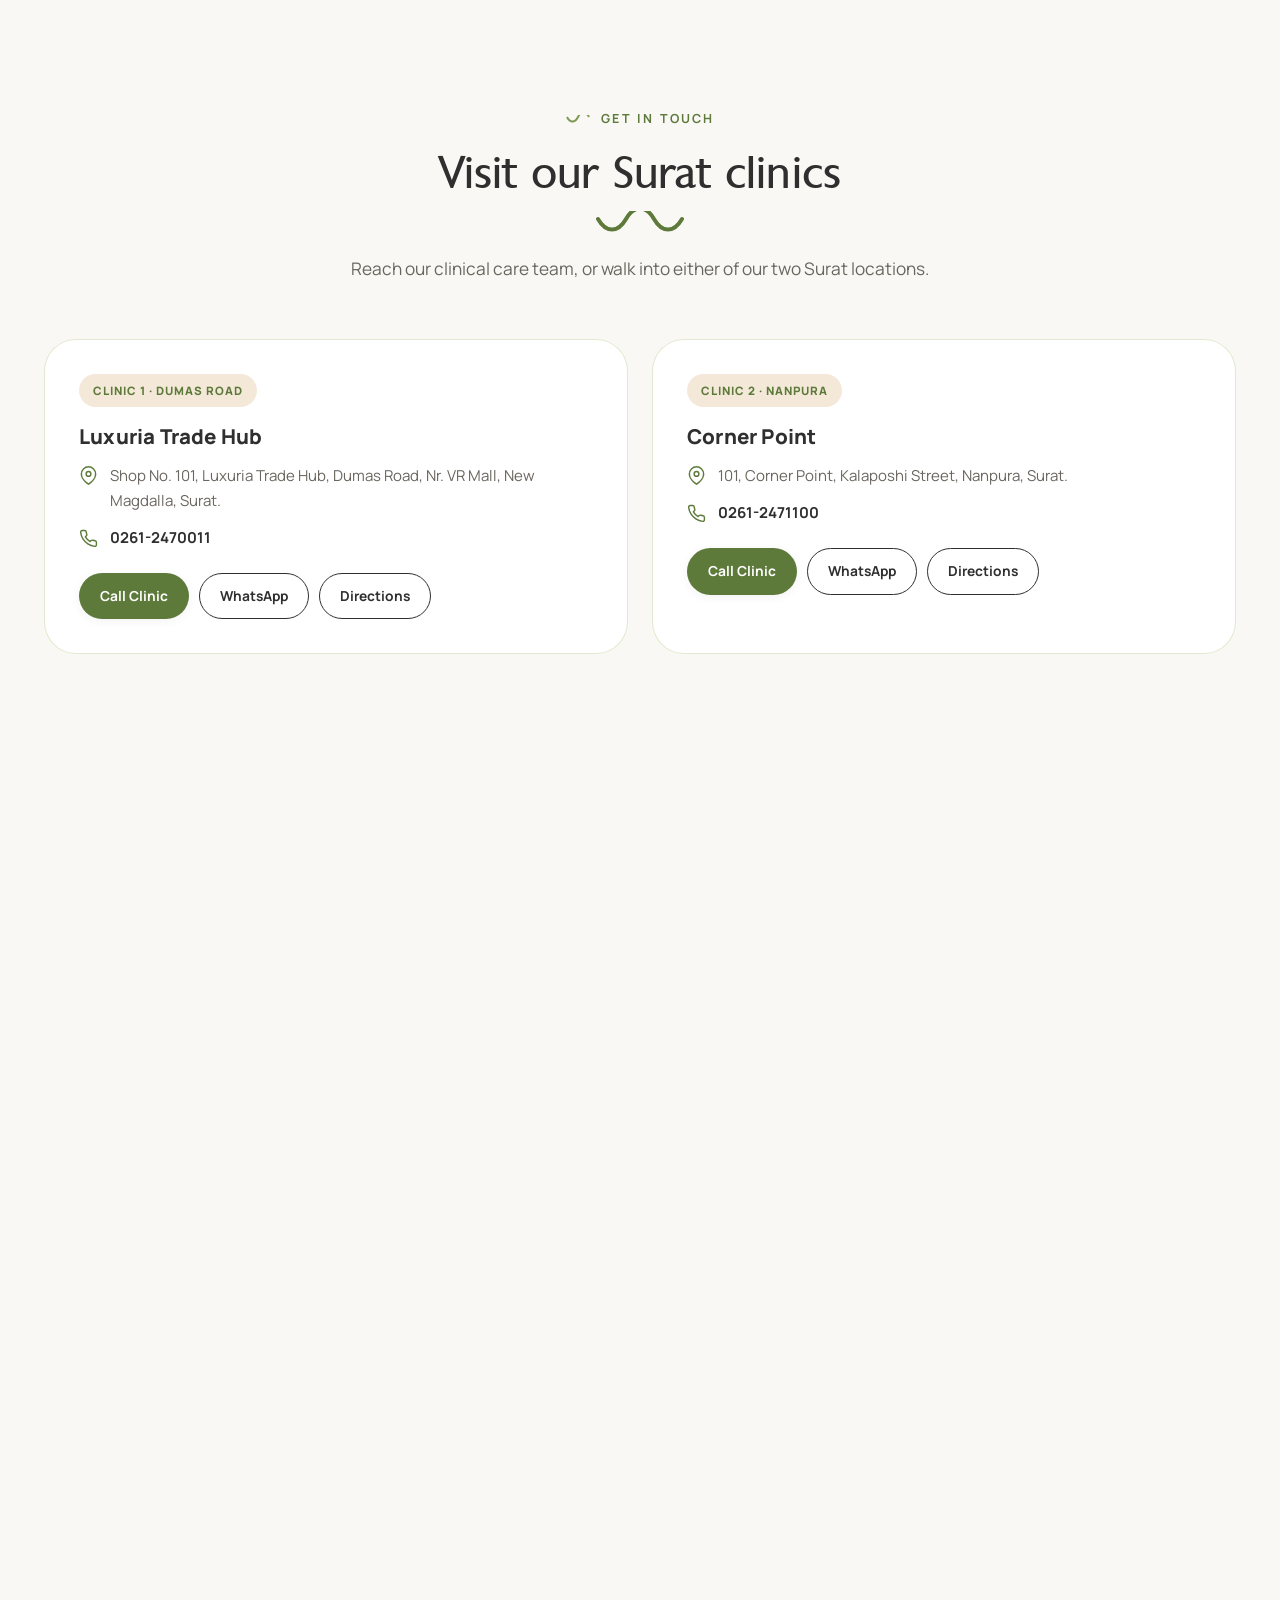
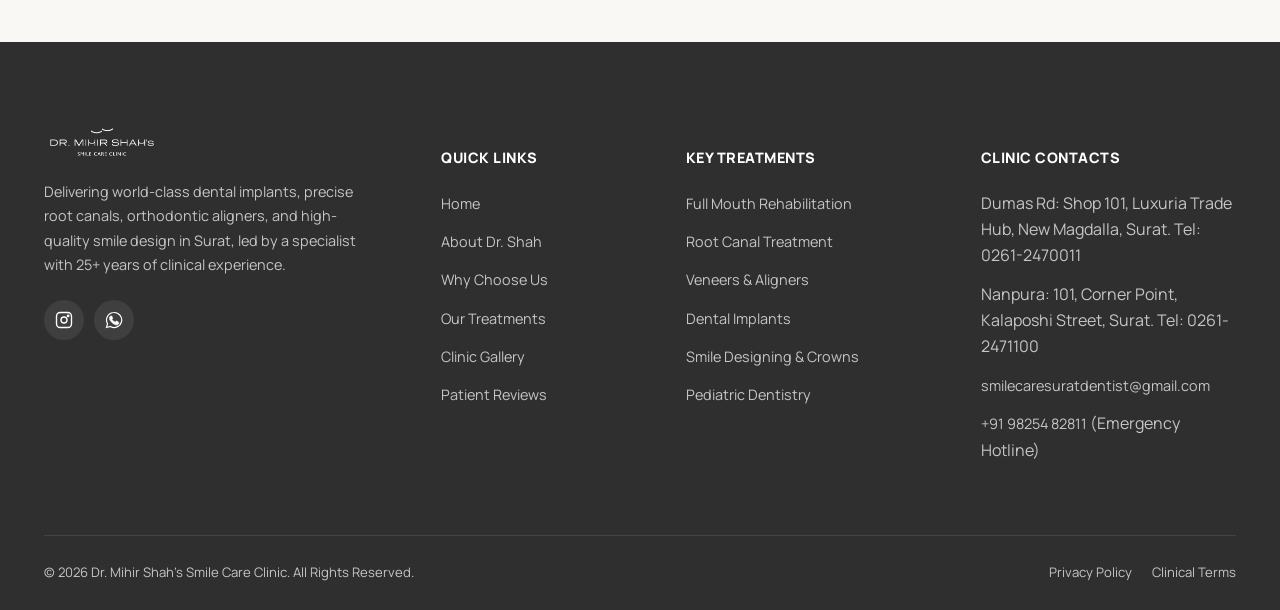
==== commit 4544d181: "Add files via upload" ====
--- a/index.html
+++ b/index.html
@@ -763,7 +763,7 @@
 
     <div class="footer-bottom">
       <span>© <span id="year"></span> Dr. Mihir Shah's Smile Care Clinic. All Rights Reserved.</span>
-      <span class="links"><a href="privacy-policy.html">Privacy Policy</a></span>
+      <span class="links"><a href="#">Privacy Policy</a><a href="#">Clinical Terms</a></span>
     </div>
   </div>
 </footer>
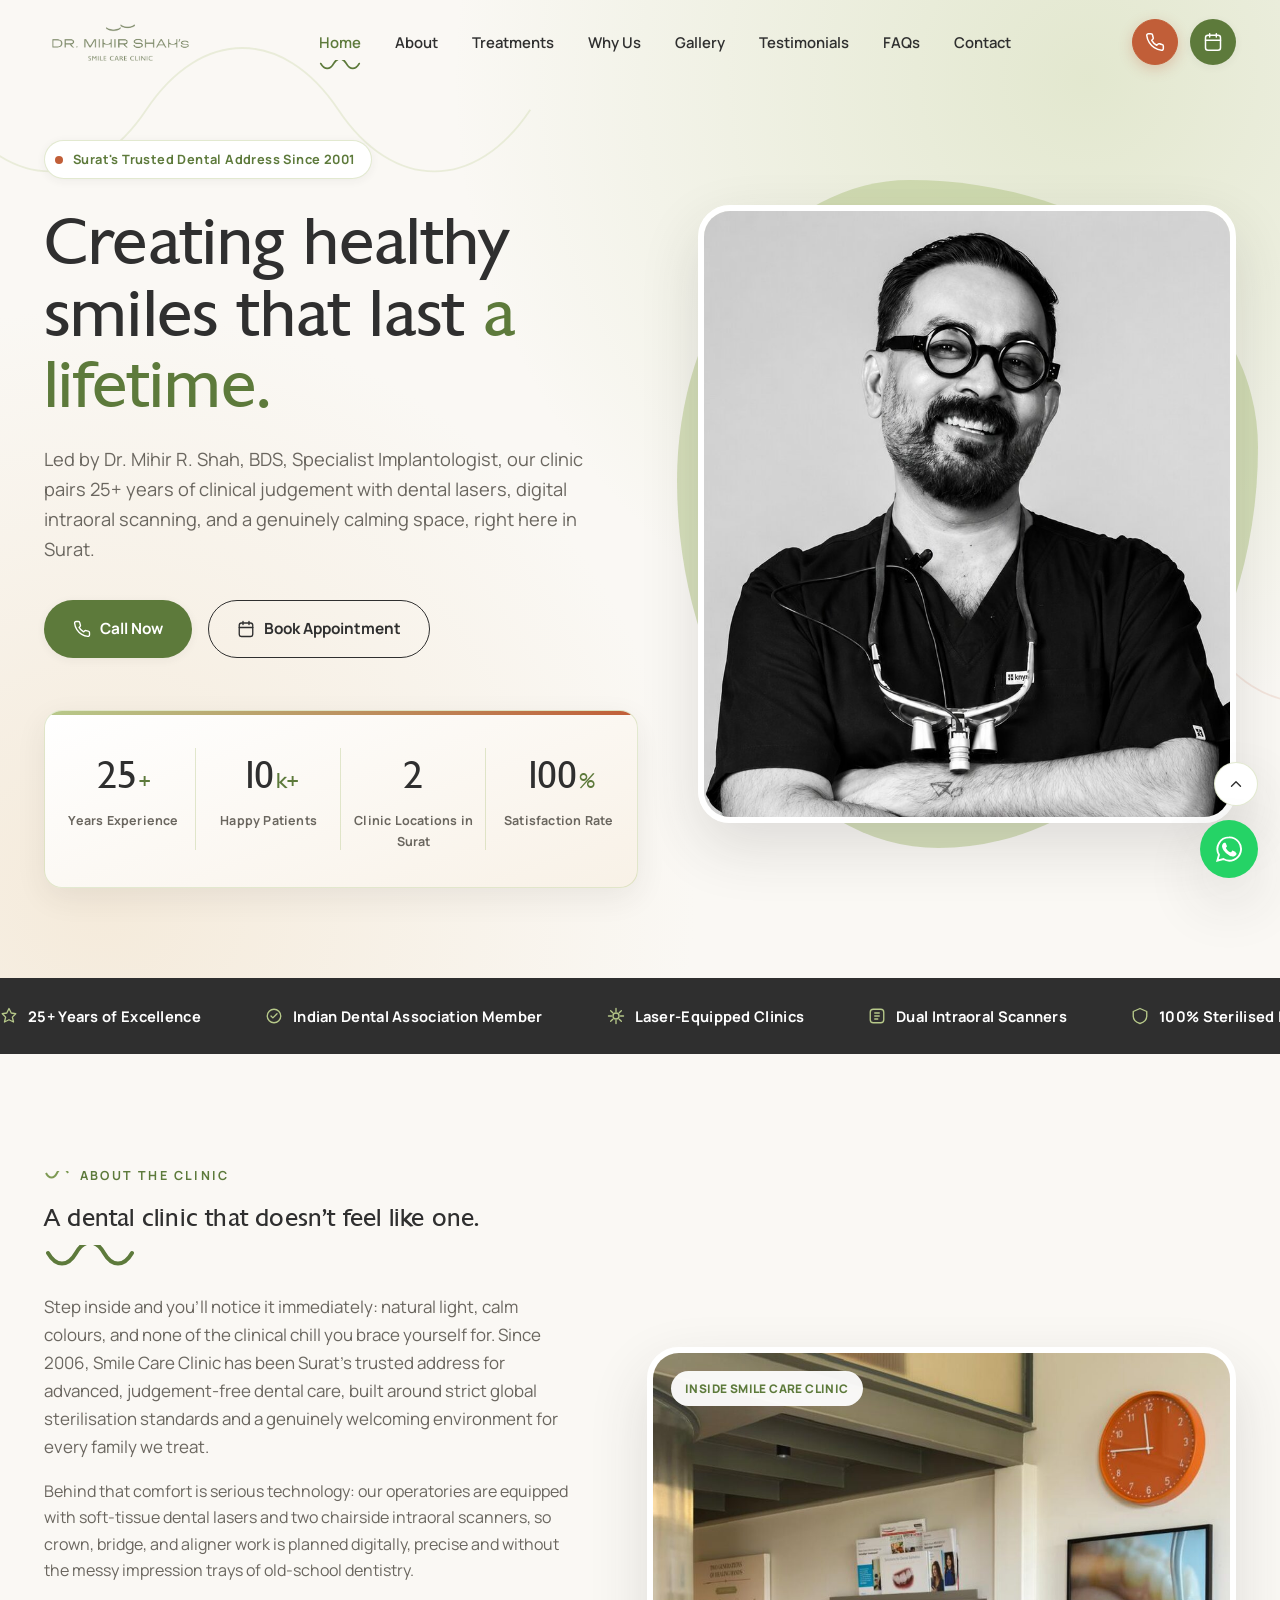
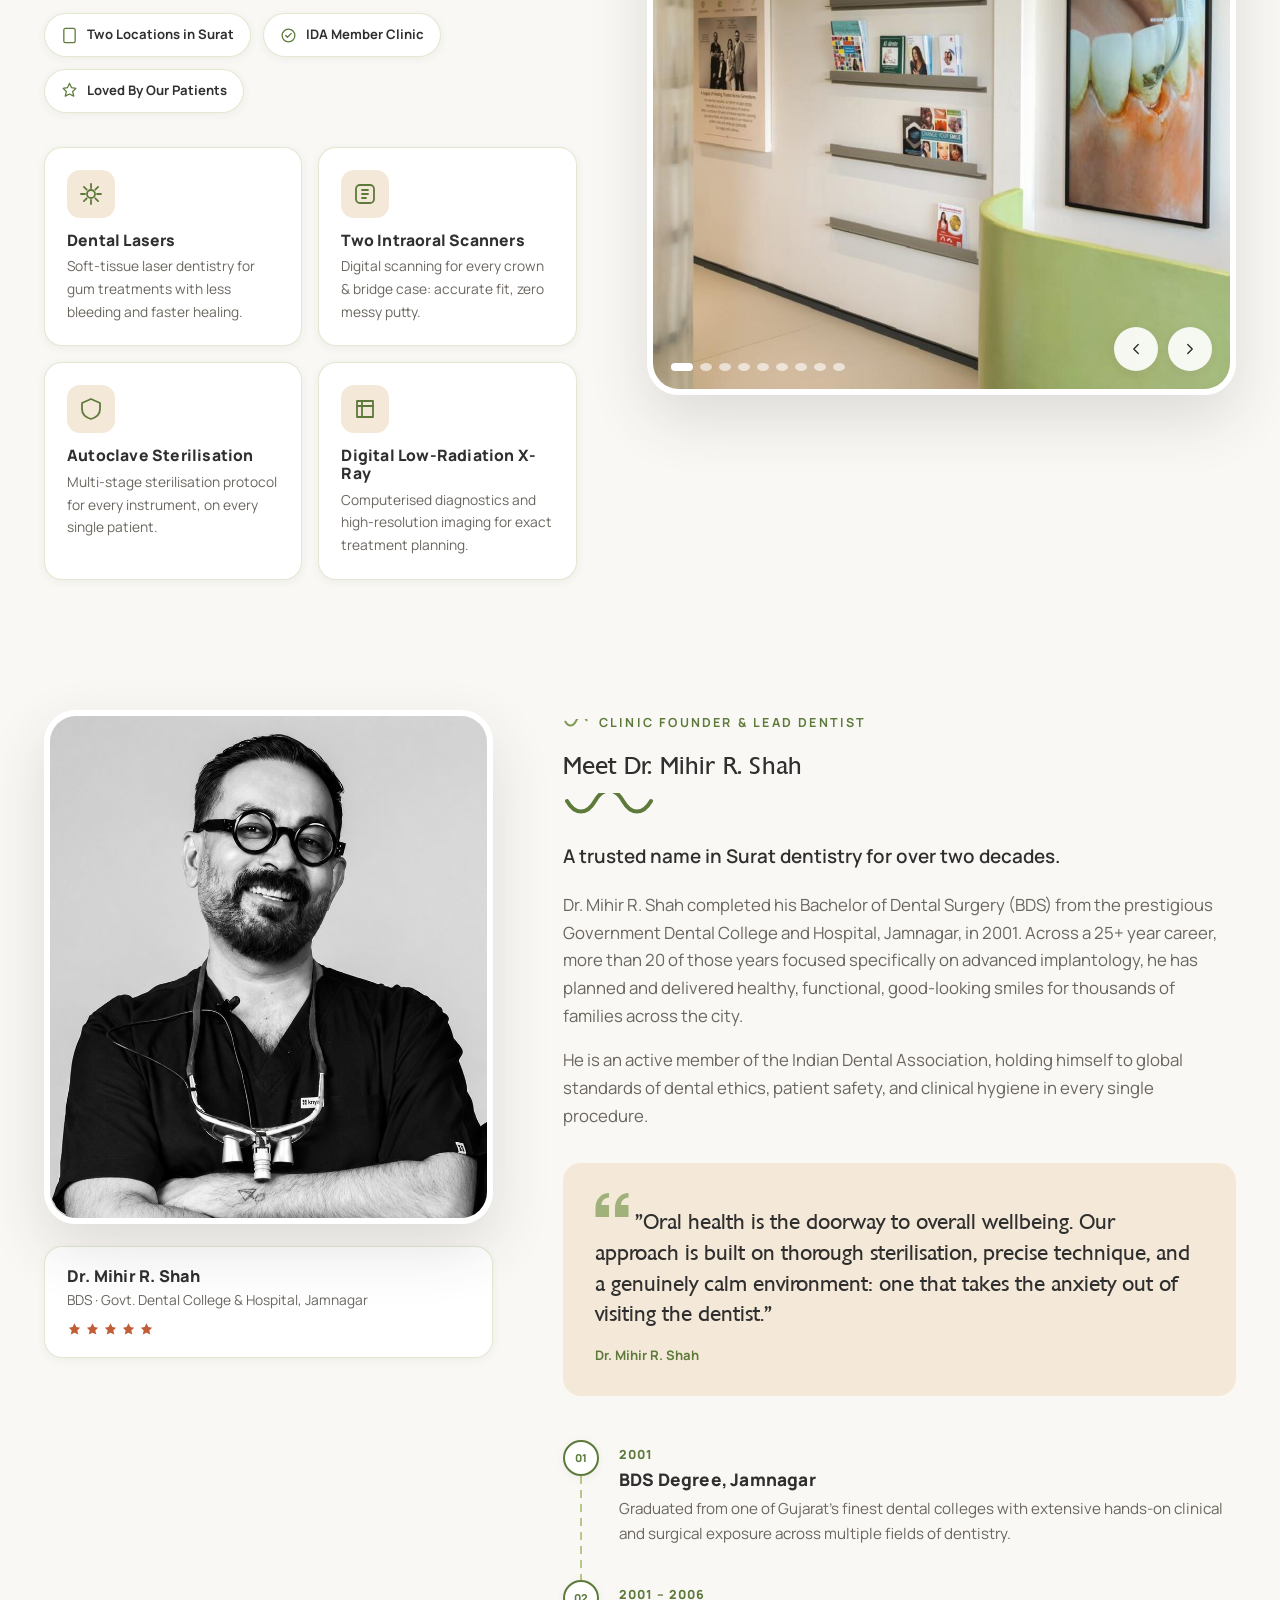
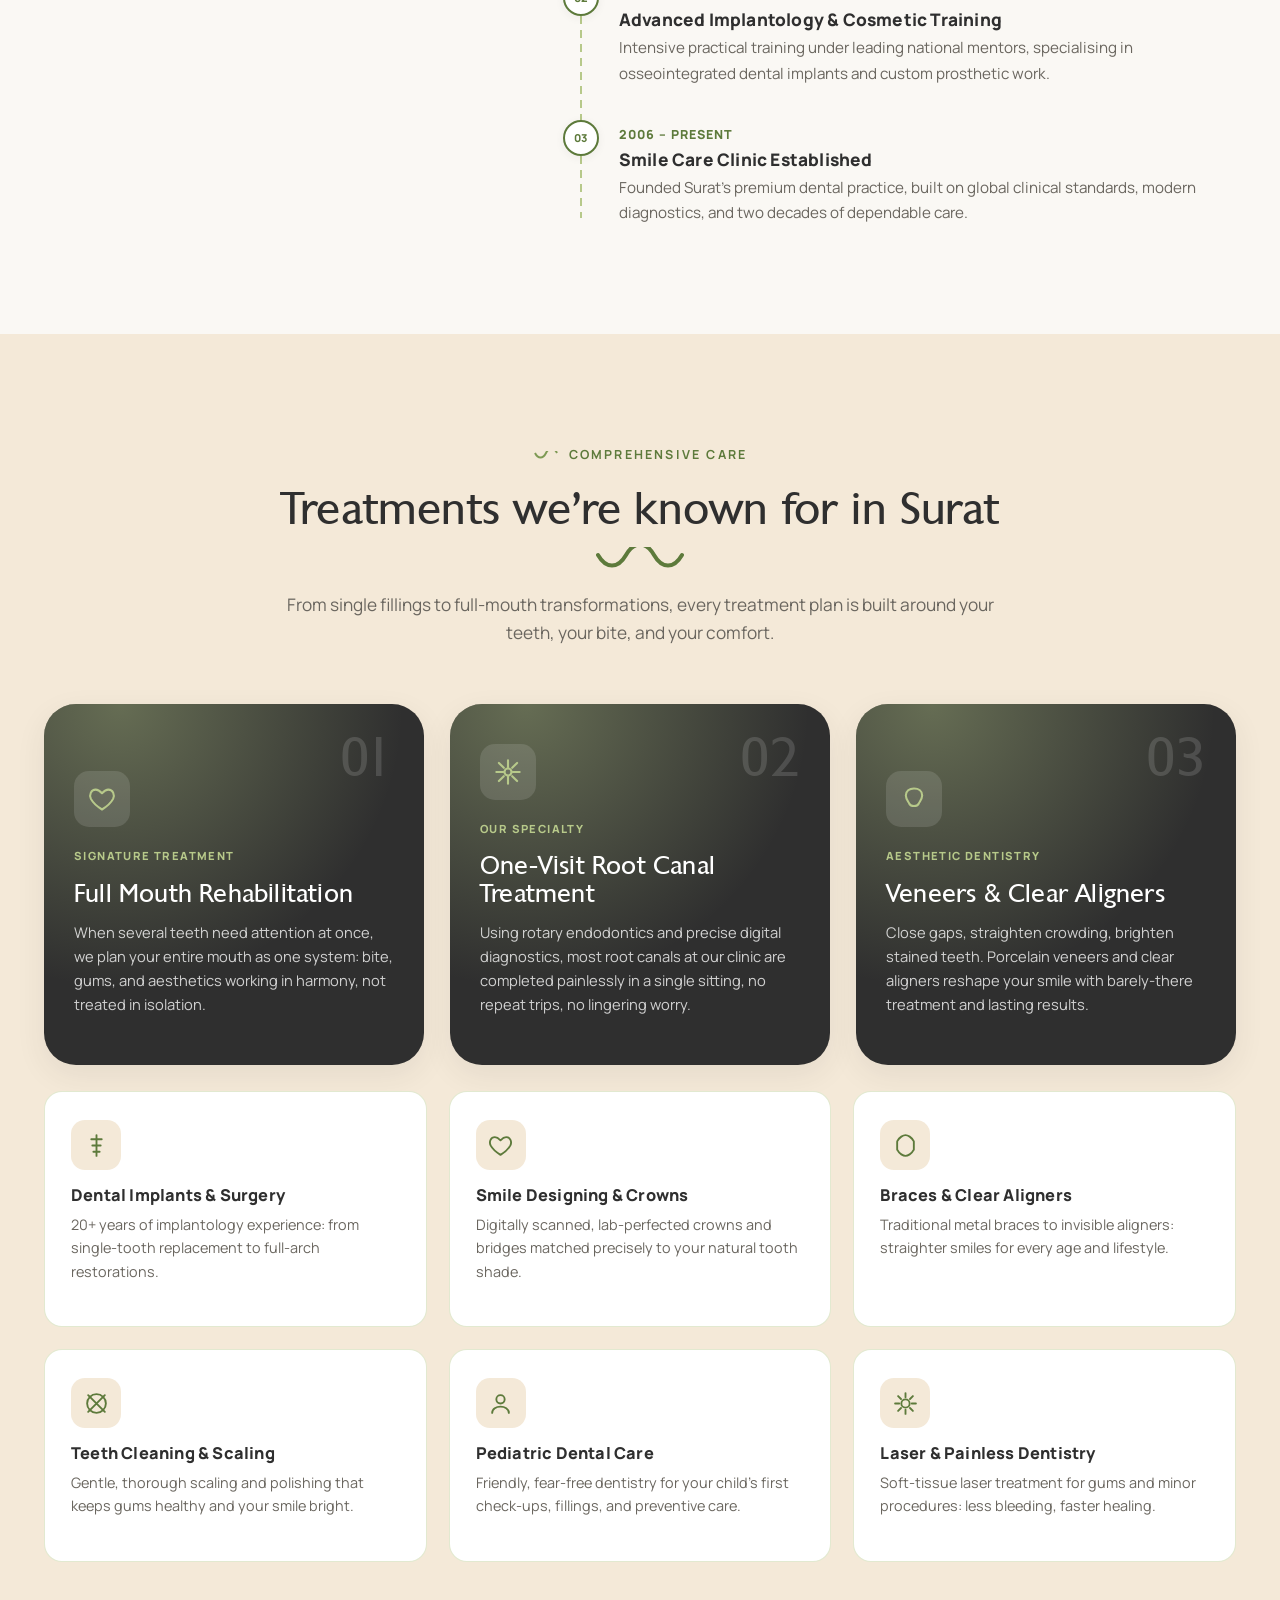
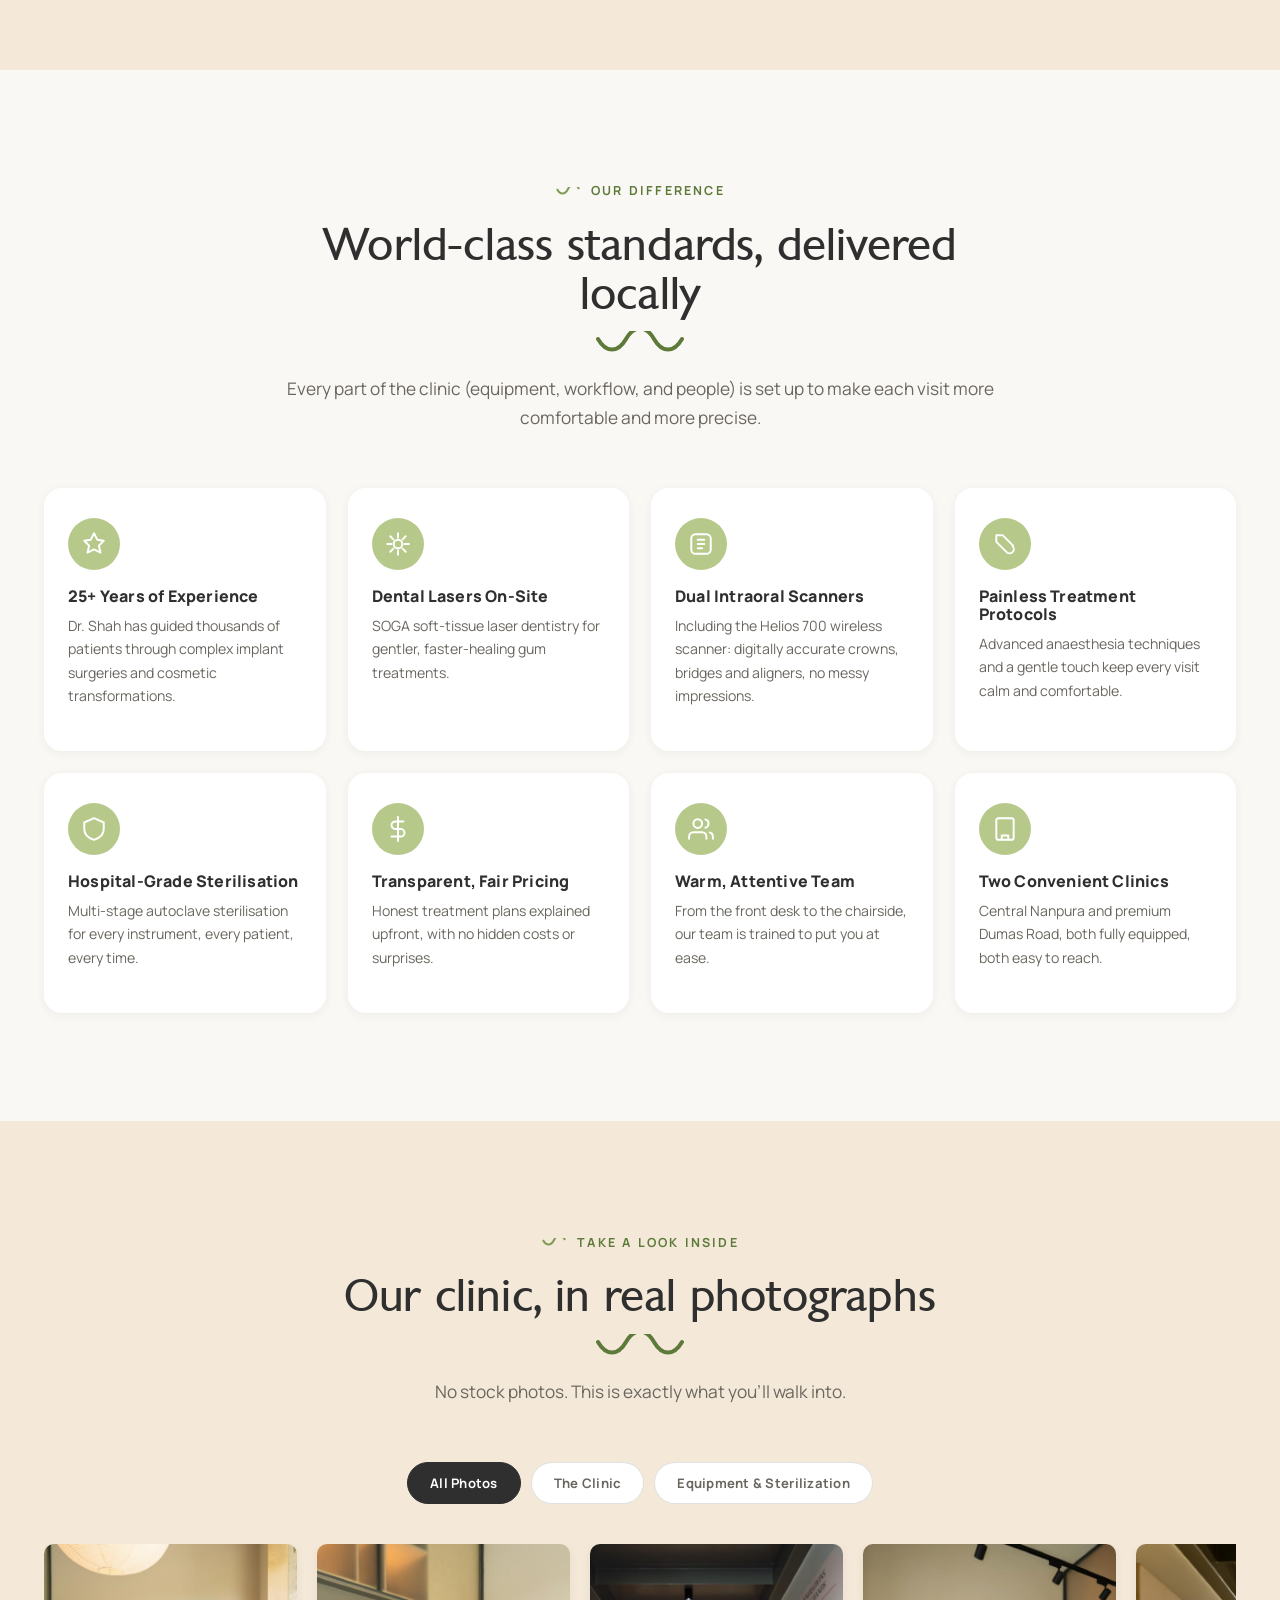
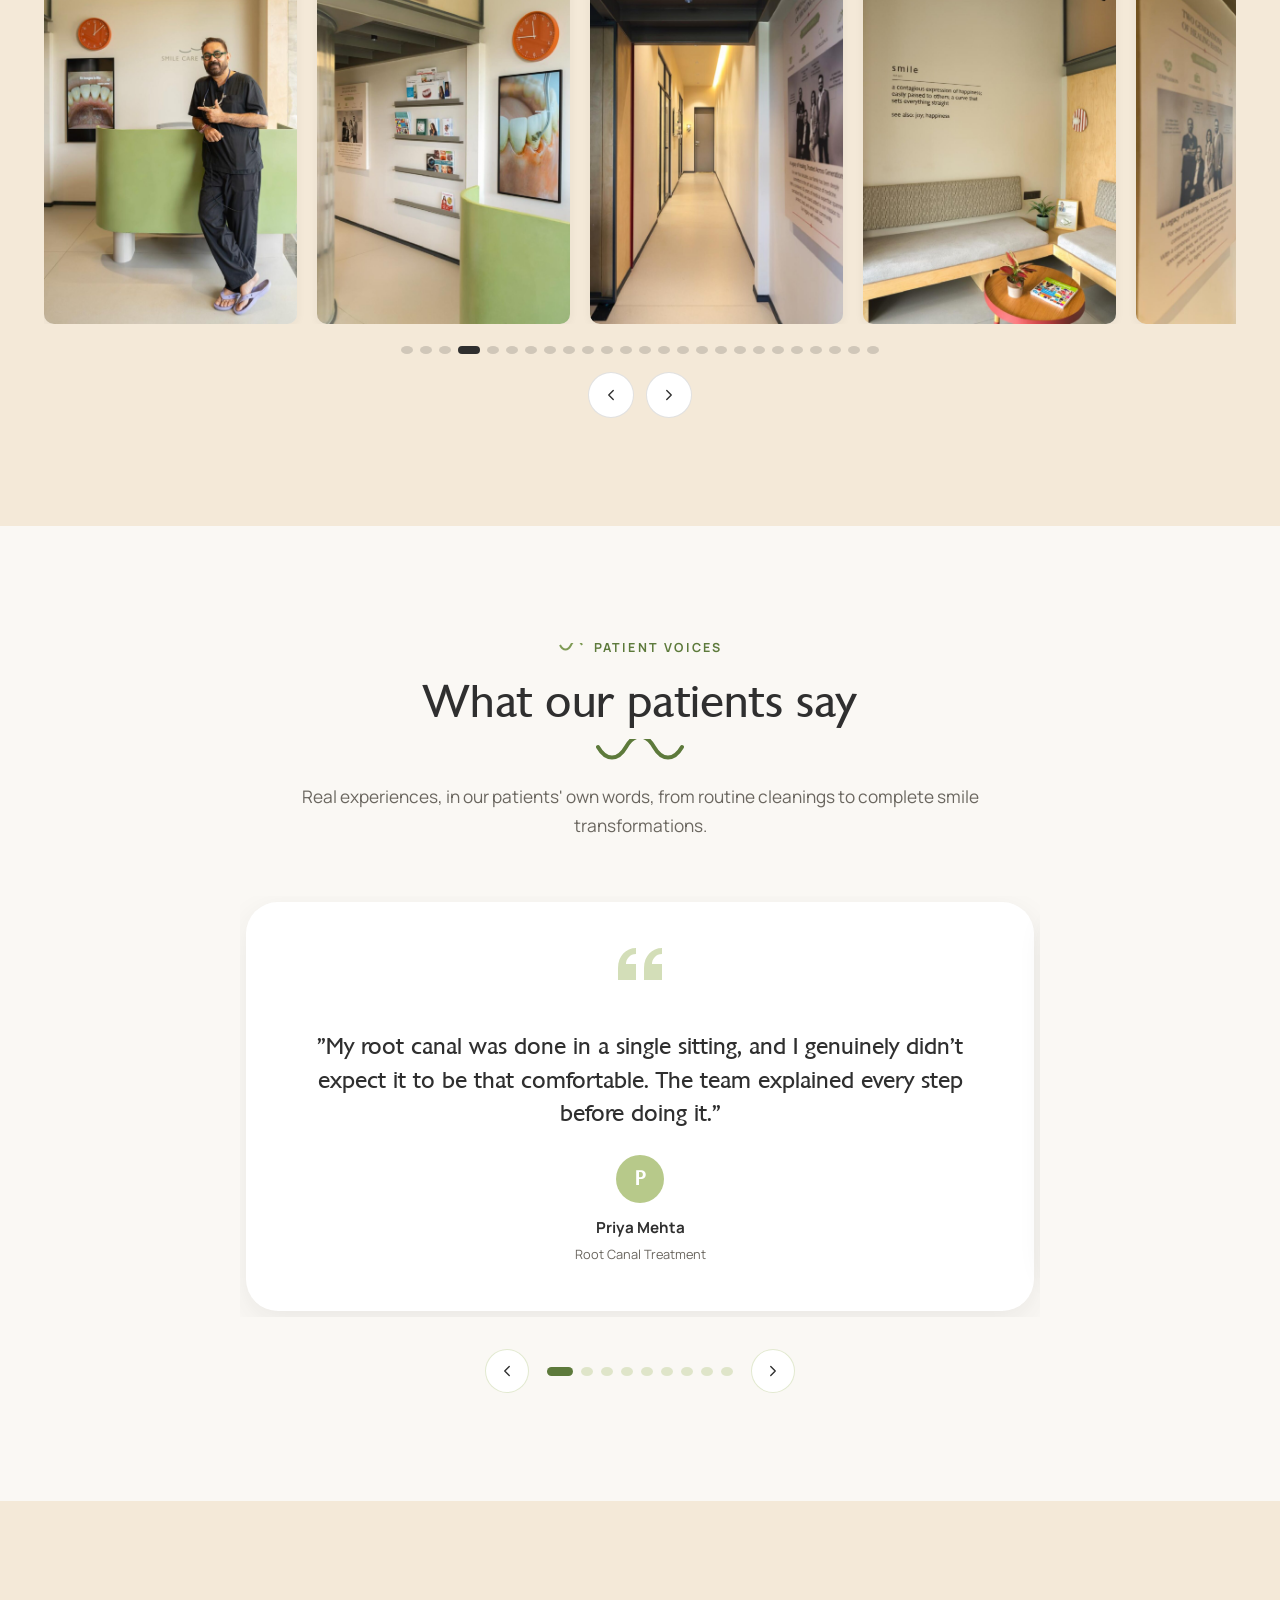
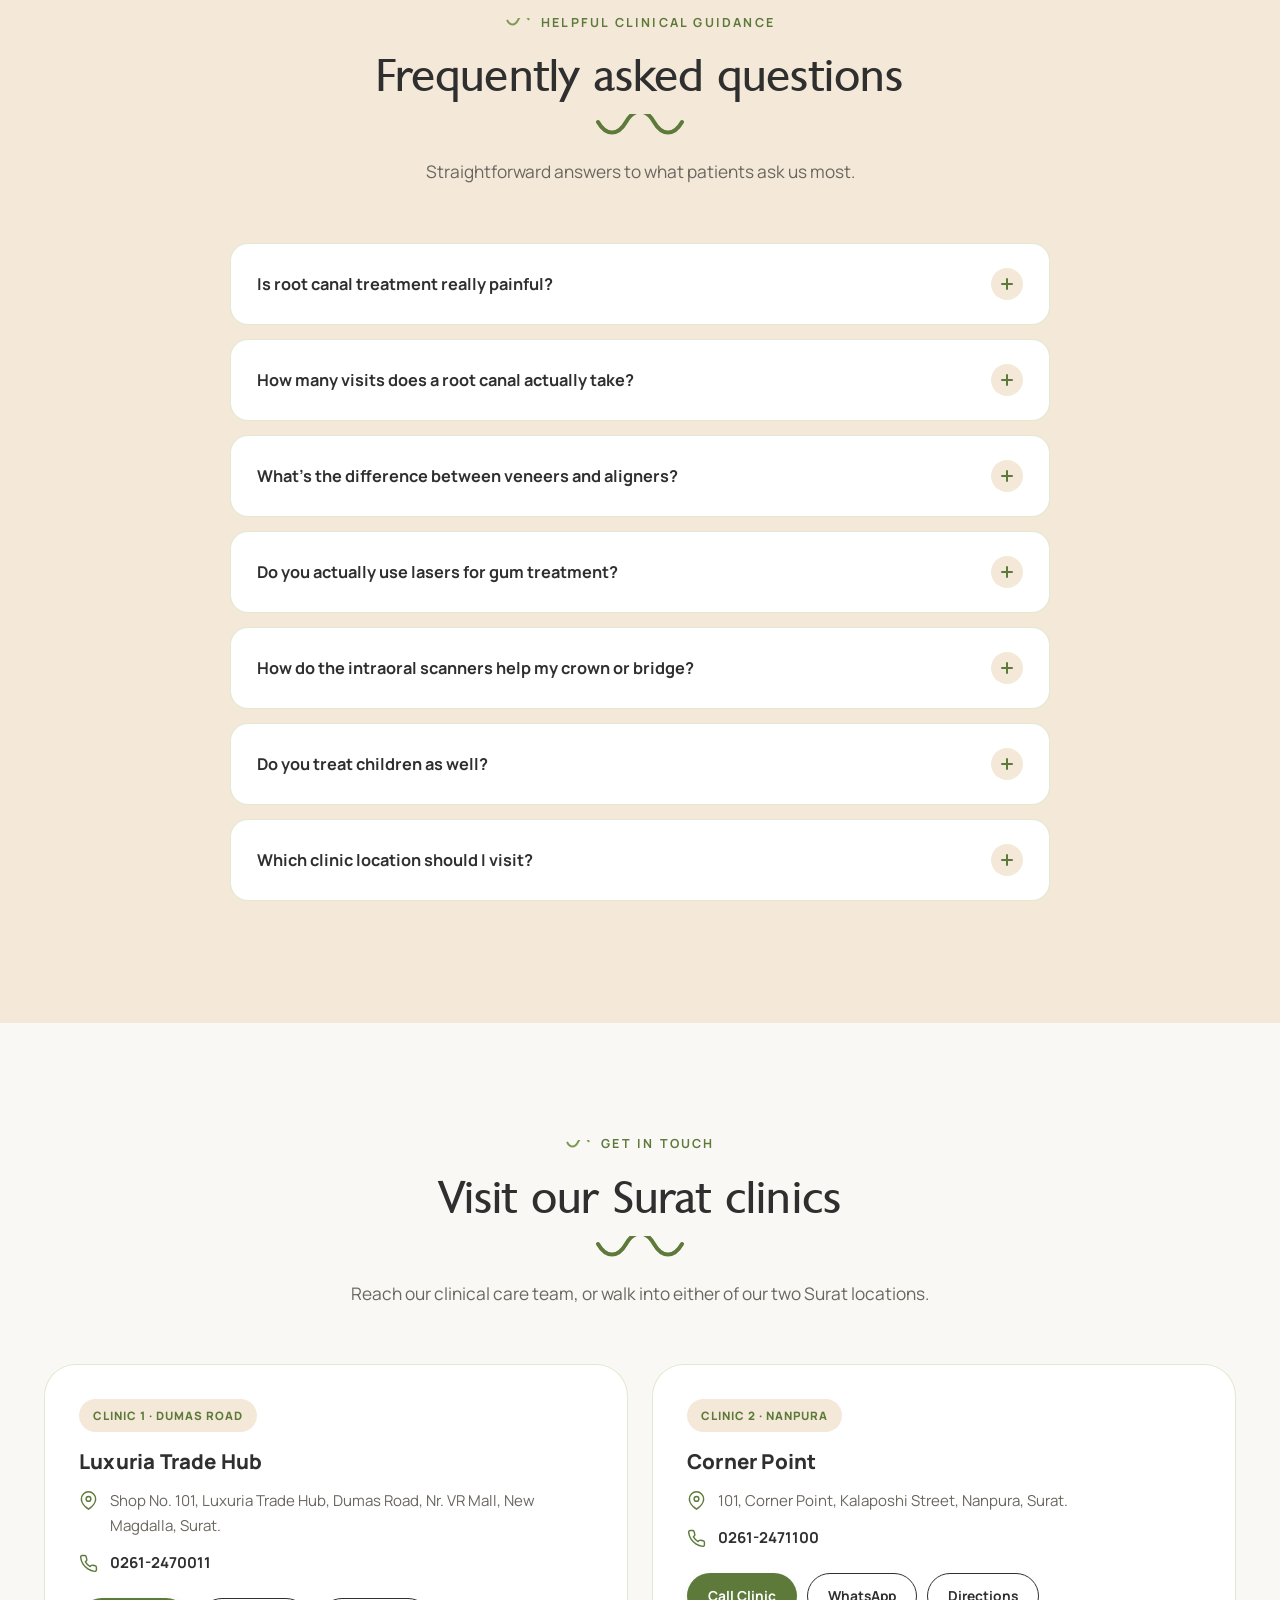
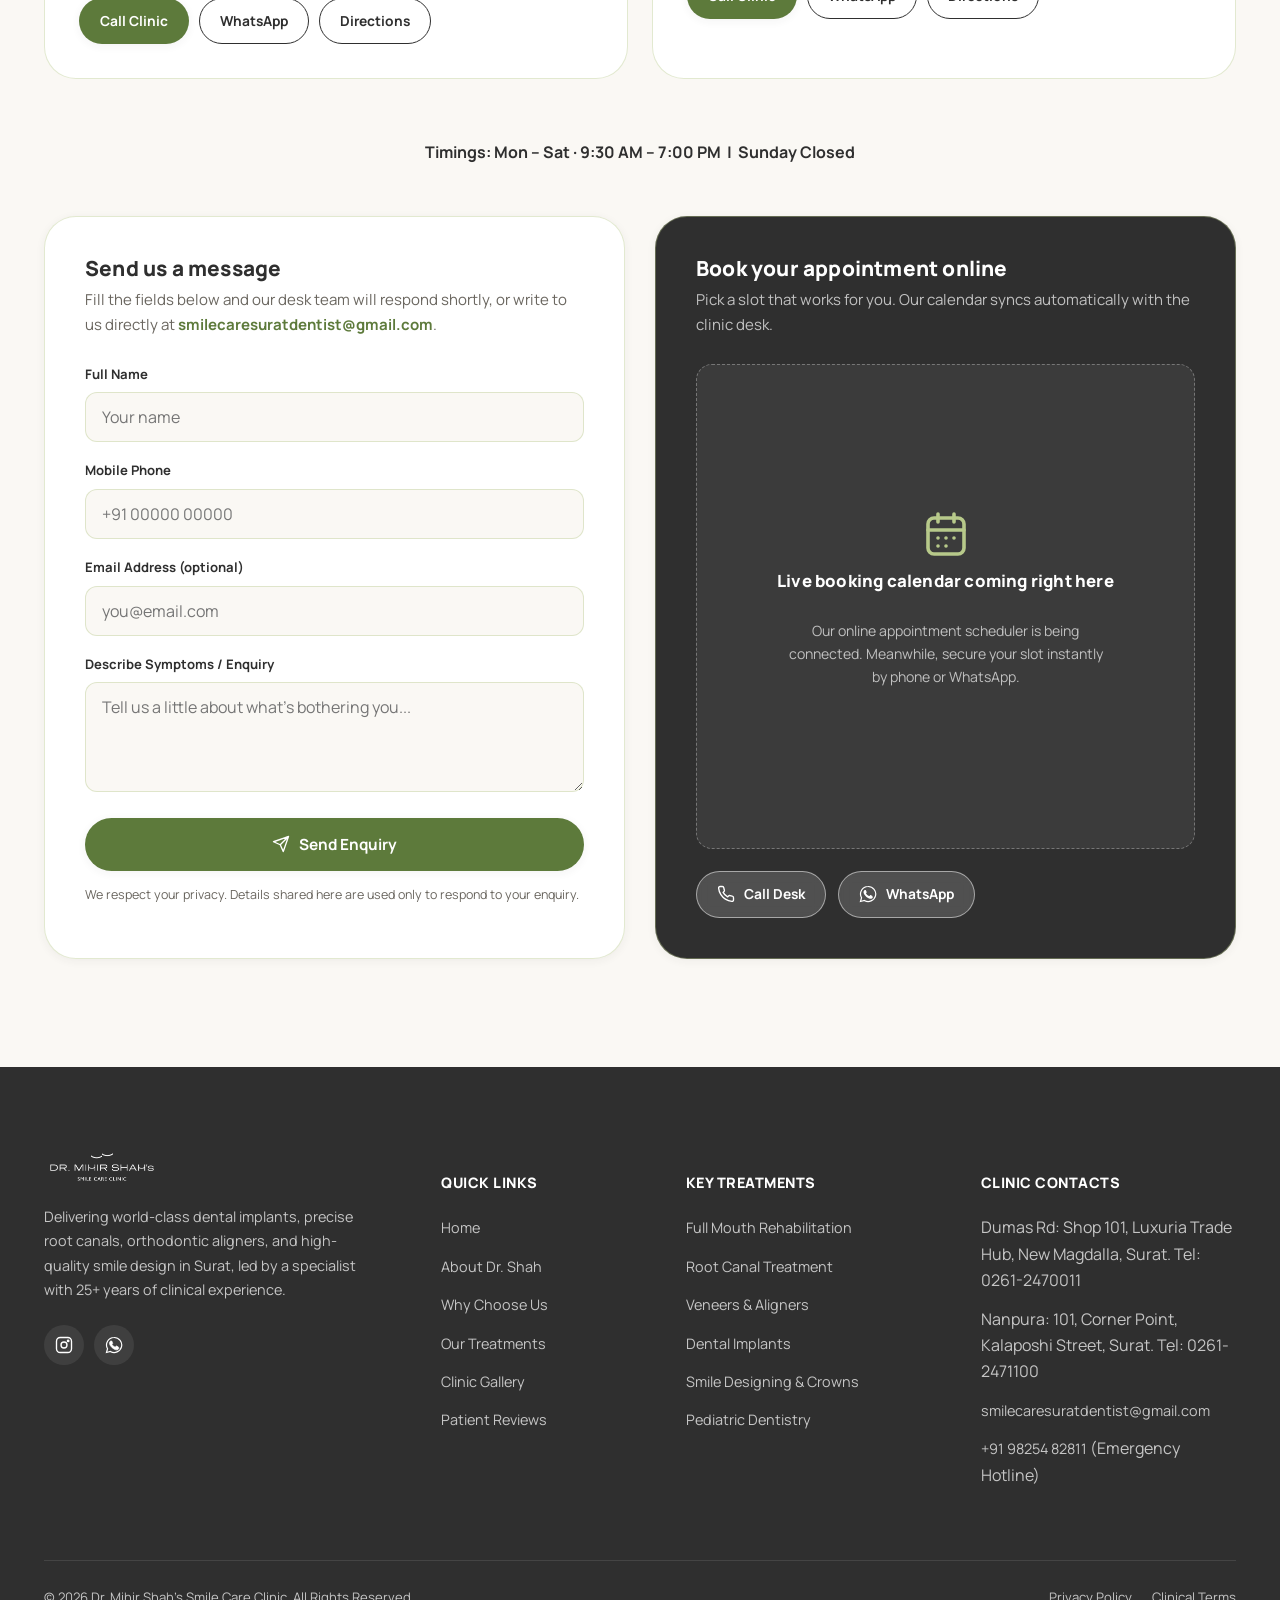
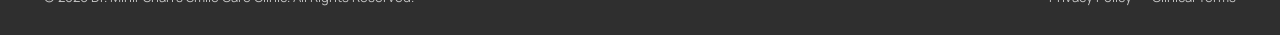
==== commit b638db34: "Add files via upload" ====
--- a/index.html
+++ b/index.html
@@ -419,32 +419,41 @@
       <button class="gf-btn" data-filter="equipment" role="tab" aria-selected="false">Equipment &amp; Sterilization</button>
     </div>
 
-    <div class="gallery-grid" id="galleryGrid">
-      <div class="gallery-item" data-cat="clinic" data-full="assets/images/clinic-5.jpg"><img src="assets/images/clinic-5.jpg" alt="Smile Care Clinic waiting lounge" loading="lazy"><span class="zoom-ic"><svg class="ic-stroke" viewBox="0 0 24 24"><circle cx="11" cy="11" r="7"/><path d="M21 21l-4.35-4.35M11 8v6M8 11h6"/></svg></span></div>
-      <div class="gallery-item" data-cat="clinic" data-full="assets/images/clinic-3.jpg"><img src="assets/images/clinic-3.jpg" alt="Reception desk at Smile Care Clinic" loading="lazy"><span class="zoom-ic"><svg class="ic-stroke" viewBox="0 0 24 24"><circle cx="11" cy="11" r="7"/><path d="M21 21l-4.35-4.35M11 8v6M8 11h6"/></svg></span></div>
-      <div class="gallery-item" data-cat="clinic" data-full="assets/images/clinic-7.jpg"><img src="assets/images/clinic-7.jpg" alt="Dr. Mihir Shah in the clinic corridor" loading="lazy"><span class="zoom-ic"><svg class="ic-stroke" viewBox="0 0 24 24"><circle cx="11" cy="11" r="7"/><path d="M21 21l-4.35-4.35M11 8v6M8 11h6"/></svg></span></div>
-      <div class="gallery-item" data-cat="clinic" data-full="assets/images/clinic-4.jpg"><img src="assets/images/clinic-4.jpg" alt="Clinic reading and information corner" loading="lazy"><span class="zoom-ic"><svg class="ic-stroke" viewBox="0 0 24 24"><circle cx="11" cy="11" r="7"/><path d="M21 21l-4.35-4.35M11 8v6M8 11h6"/></svg></span></div>
-      <div class="gallery-item" data-cat="clinic" data-full="assets/images/clinic-6.jpg"><img src="assets/images/clinic-6.jpg" alt="Dr. Mihir Shah at the clinic reception" loading="lazy"><span class="zoom-ic"><svg class="ic-stroke" viewBox="0 0 24 24"><circle cx="11" cy="11" r="7"/><path d="M21 21l-4.35-4.35M11 8v6M8 11h6"/></svg></span></div>
-      <div class="gallery-item" data-cat="clinic" data-full="assets/images/clinic-1.jpg"><img src="assets/images/clinic-1.jpg" alt="Clinic corridor and legacy display wall" loading="lazy"><span class="zoom-ic"><svg class="ic-stroke" viewBox="0 0 24 24"><circle cx="11" cy="11" r="7"/><path d="M21 21l-4.35-4.35M11 8v6M8 11h6"/></svg></span></div>
-      <div class="gallery-item" data-cat="clinic" data-full="assets/images/clinic-2.jpg"><img src="assets/images/clinic-2.jpg" alt="Patient waiting area seating" loading="lazy"><span class="zoom-ic"><svg class="ic-stroke" viewBox="0 0 24 24"><circle cx="11" cy="11" r="7"/><path d="M21 21l-4.35-4.35M11 8v6M8 11h6"/></svg></span></div>
-      <div class="gallery-item" data-cat="clinic" data-full="assets/images/clinic-8.jpg"><img src="assets/images/clinic-8.jpg" alt="Dr. Mihir Shah's nameplate beside an anatomical model" loading="lazy"><span class="zoom-ic"><svg class="ic-stroke" viewBox="0 0 24 24"><circle cx="11" cy="11" r="7"/><path d="M21 21l-4.35-4.35M11 8v6M8 11h6"/></svg></span></div>
-      <div class="gallery-item" data-cat="clinic" data-full="assets/images/clinic-9.jpg"><img src="assets/images/clinic-9.jpg" alt="Dr. Mihir Shah with surgical loupes beside the treatment chair" loading="lazy"><span class="zoom-ic"><svg class="ic-stroke" viewBox="0 0 24 24"><circle cx="11" cy="11" r="7"/><path d="M21 21l-4.35-4.35M11 8v6M8 11h6"/></svg></span></div>
-      <div class="gallery-item" data-cat="clinic" data-full="assets/images/clinic-10.jpg"><img src="assets/images/clinic-10.jpg" alt="Fully equipped treatment room" loading="lazy"><span class="zoom-ic"><svg class="ic-stroke" viewBox="0 0 24 24"><circle cx="11" cy="11" r="7"/><path d="M21 21l-4.35-4.35M11 8v6M8 11h6"/></svg></span></div>
-      <div class="gallery-item" data-cat="clinic" data-full="assets/images/clinic-11.jpg"><img src="assets/images/clinic-11.jpg" alt="Second treatment room with dental chair" loading="lazy"><span class="zoom-ic"><svg class="ic-stroke" viewBox="0 0 24 24"><circle cx="11" cy="11" r="7"/><path d="M21 21l-4.35-4.35M11 8v6M8 11h6"/></svg></span></div>
-      <div class="gallery-item" data-cat="clinic" data-full="assets/images/clinic-12.jpg"><img src="assets/images/clinic-12.jpg" alt="Cosy waiting nook with yellow chairs beneath the staircase display shelf" loading="lazy"><span class="zoom-ic"><svg class="ic-stroke" viewBox="0 0 24 24"><circle cx="11" cy="11" r="7"/><path d="M21 21l-4.35-4.35M11 8v6M8 11h6"/></svg></span></div>
-      <div class="gallery-item" data-cat="clinic" data-full="assets/images/clinic-13.jpg"><img src="assets/images/clinic-13.jpg" alt="Dr. Mihir Shah standing beside the dental chair and operatory light" loading="lazy"><span class="zoom-ic"><svg class="ic-stroke" viewBox="0 0 24 24"><circle cx="11" cy="11" r="7"/><path d="M21 21l-4.35-4.35M11 8v6M8 11h6"/></svg></span></div>
-      <div class="gallery-item" data-cat="clinic" data-full="assets/images/clinic-14.jpg"><img src="assets/images/clinic-14.jpg" alt="Smile Care Clinic storefront entrance and signage" loading="lazy"><span class="zoom-ic"><svg class="ic-stroke" viewBox="0 0 24 24"><circle cx="11" cy="11" r="7"/><path d="M21 21l-4.35-4.35M11 8v6M8 11h6"/></svg></span></div>
-      <div class="gallery-item" data-cat="clinic" data-full="assets/images/clinic-15.jpg"><img src="assets/images/clinic-15.jpg" alt="Dr. Mihir Shah's Smile Care Clinic business card beside a dental model" loading="lazy"><span class="zoom-ic"><svg class="ic-stroke" viewBox="0 0 24 24"><circle cx="11" cy="11" r="7"/><path d="M21 21l-4.35-4.35M11 8v6M8 11h6"/></svg></span></div>
-      <div class="gallery-item" data-cat="equipment" data-full="assets/images/equipment-1.jpg"><img src="assets/images/equipment-1.jpg" alt="Sterilization pouch being sealed for instrument packaging" loading="lazy"><span class="zoom-ic"><svg class="ic-stroke" viewBox="0 0 24 24"><circle cx="11" cy="11" r="7"/><path d="M21 21l-4.35-4.35M11 8v6M8 11h6"/></svg></span></div>
-      <div class="gallery-item" data-cat="equipment" data-full="assets/images/equipment-2.jpg"><img src="assets/images/equipment-2.jpg" alt="Ultrasonic cleaner used for instrument decontamination" loading="lazy"><span class="zoom-ic"><svg class="ic-stroke" viewBox="0 0 24 24"><circle cx="11" cy="11" r="7"/><path d="M21 21l-4.35-4.35M11 8v6M8 11h6"/></svg></span></div>
-      <div class="gallery-item" data-cat="equipment" data-full="assets/images/equipment-3.jpg"><img src="assets/images/equipment-3.jpg" alt="Sterilized instrument pouch being loaded into the autoclave" loading="lazy"><span class="zoom-ic"><svg class="ic-stroke" viewBox="0 0 24 24"><circle cx="11" cy="11" r="7"/><path d="M21 21l-4.35-4.35M11 8v6M8 11h6"/></svg></span></div>
-      <div class="gallery-item" data-cat="equipment" data-full="assets/images/equipment-4.jpg"><img src="assets/images/equipment-4.jpg" alt="Autoclave sterilization unit control panel" loading="lazy"><span class="zoom-ic"><svg class="ic-stroke" viewBox="0 0 24 24"><circle cx="11" cy="11" r="7"/><path d="M21 21l-4.35-4.35M11 8v6M8 11h6"/></svg></span></div>
-      <div class="gallery-item" data-cat="equipment" data-full="assets/images/equipment-5.jpg"><img src="assets/images/equipment-5.jpg" alt="LED curing light on charging dock" loading="lazy"><span class="zoom-ic"><svg class="ic-stroke" viewBox="0 0 24 24"><circle cx="11" cy="11" r="7"/><path d="M21 21l-4.35-4.35M11 8v6M8 11h6"/></svg></span></div>
-      <div class="gallery-item" data-cat="equipment" data-full="assets/images/equipment-6.jpg"><img src="assets/images/equipment-6.jpg" alt="Digital X-ray scanner for diagnostic imaging" loading="lazy"><span class="zoom-ic"><svg class="ic-stroke" viewBox="0 0 24 24"><circle cx="11" cy="11" r="7"/><path d="M21 21l-4.35-4.35M11 8v6M8 11h6"/></svg></span></div>
-      <div class="gallery-item" data-cat="equipment" data-full="assets/images/equipment-7.jpg"><img src="assets/images/equipment-7.jpg" alt="SOGA soft-tissue dental laser system" loading="lazy"><span class="zoom-ic"><svg class="ic-stroke" viewBox="0 0 24 24"><circle cx="11" cy="11" r="7"/><path d="M21 21l-4.35-4.35M11 8v6M8 11h6"/></svg></span></div>
-      <div class="gallery-item" data-cat="equipment" data-full="assets/images/equipment-8.jpg"><img src="assets/images/equipment-8.jpg" alt="Helios 700 wireless intraoral scanner capturing a digital impression" loading="lazy"><span class="zoom-ic"><svg class="ic-stroke" viewBox="0 0 24 24"><circle cx="11" cy="11" r="7"/><path d="M21 21l-4.35-4.35M11 8v6M8 11h6"/></svg></span></div>
-      <div class="gallery-item" data-cat="equipment" data-full="assets/images/equipment-9.jpg"><img src="assets/images/equipment-9.jpg" alt="OSSTEM handheld intraoral scanner on its charging dock" loading="lazy"><span class="zoom-ic"><svg class="ic-stroke" viewBox="0 0 24 24"><circle cx="11" cy="11" r="7"/><path d="M21 21l-4.35-4.35M11 8v6M8 11h6"/></svg></span></div>
-      <div class="gallery-item" data-cat="equipment" data-full="assets/images/equipment-10.jpg"><img src="assets/images/equipment-10.jpg" alt="Dental delivery unit with handpieces and instrument tray" loading="lazy"><span class="zoom-ic"><svg class="ic-stroke" viewBox="0 0 24 24"><circle cx="11" cy="11" r="7"/><path d="M21 21l-4.35-4.35M11 8v6M8 11h6"/></svg></span></div>
+    <div class="gallery-carousel reveal" id="galleryCarousel">
+      <div class="gc-viewport" id="galleryViewport">
+        <div class="gc-track" id="galleryGrid">
+          <div class="gallery-item" data-cat="clinic" data-full="assets/images/clinic-5.jpg"><img src="assets/images/clinic-5.jpg" alt="Smile Care Clinic waiting lounge" loading="lazy" draggable="false"><span class="zoom-ic"><svg class="ic-stroke" viewBox="0 0 24 24"><circle cx="11" cy="11" r="7"/><path d="M21 21l-4.35-4.35M11 8v6M8 11h6"/></svg></span></div>
+          <div class="gallery-item" data-cat="clinic" data-full="assets/images/clinic-3.jpg"><img src="assets/images/clinic-3.jpg" alt="Reception desk at Smile Care Clinic" loading="lazy" draggable="false"><span class="zoom-ic"><svg class="ic-stroke" viewBox="0 0 24 24"><circle cx="11" cy="11" r="7"/><path d="M21 21l-4.35-4.35M11 8v6M8 11h6"/></svg></span></div>
+          <div class="gallery-item" data-cat="clinic" data-full="assets/images/clinic-7.jpg"><img src="assets/images/clinic-7.jpg" alt="Dr. Mihir Shah in the clinic corridor" loading="lazy" draggable="false"><span class="zoom-ic"><svg class="ic-stroke" viewBox="0 0 24 24"><circle cx="11" cy="11" r="7"/><path d="M21 21l-4.35-4.35M11 8v6M8 11h6"/></svg></span></div>
+          <div class="gallery-item" data-cat="clinic" data-full="assets/images/clinic-4.jpg"><img src="assets/images/clinic-4.jpg" alt="Clinic reading and information corner" loading="lazy" draggable="false"><span class="zoom-ic"><svg class="ic-stroke" viewBox="0 0 24 24"><circle cx="11" cy="11" r="7"/><path d="M21 21l-4.35-4.35M11 8v6M8 11h6"/></svg></span></div>
+          <div class="gallery-item" data-cat="clinic" data-full="assets/images/clinic-6.jpg"><img src="assets/images/clinic-6.jpg" alt="Dr. Mihir Shah at the clinic reception" loading="lazy" draggable="false"><span class="zoom-ic"><svg class="ic-stroke" viewBox="0 0 24 24"><circle cx="11" cy="11" r="7"/><path d="M21 21l-4.35-4.35M11 8v6M8 11h6"/></svg></span></div>
+          <div class="gallery-item" data-cat="clinic" data-full="assets/images/clinic-1.jpg"><img src="assets/images/clinic-1.jpg" alt="Clinic corridor and legacy display wall" loading="lazy" draggable="false"><span class="zoom-ic"><svg class="ic-stroke" viewBox="0 0 24 24"><circle cx="11" cy="11" r="7"/><path d="M21 21l-4.35-4.35M11 8v6M8 11h6"/></svg></span></div>
+          <div class="gallery-item" data-cat="clinic" data-full="assets/images/clinic-2.jpg"><img src="assets/images/clinic-2.jpg" alt="Patient waiting area seating" loading="lazy" draggable="false"><span class="zoom-ic"><svg class="ic-stroke" viewBox="0 0 24 24"><circle cx="11" cy="11" r="7"/><path d="M21 21l-4.35-4.35M11 8v6M8 11h6"/></svg></span></div>
+          <div class="gallery-item" data-cat="clinic" data-full="assets/images/clinic-8.jpg"><img src="assets/images/clinic-8.jpg" alt="Dr. Mihir Shah's nameplate beside an anatomical model" loading="lazy" draggable="false"><span class="zoom-ic"><svg class="ic-stroke" viewBox="0 0 24 24"><circle cx="11" cy="11" r="7"/><path d="M21 21l-4.35-4.35M11 8v6M8 11h6"/></svg></span></div>
+          <div class="gallery-item" data-cat="clinic" data-full="assets/images/clinic-9.jpg"><img src="assets/images/clinic-9.jpg" alt="Dr. Mihir Shah with surgical loupes beside the treatment chair" loading="lazy" draggable="false"><span class="zoom-ic"><svg class="ic-stroke" viewBox="0 0 24 24"><circle cx="11" cy="11" r="7"/><path d="M21 21l-4.35-4.35M11 8v6M8 11h6"/></svg></span></div>
+          <div class="gallery-item" data-cat="clinic" data-full="assets/images/clinic-10.jpg"><img src="assets/images/clinic-10.jpg" alt="Fully equipped treatment room" loading="lazy" draggable="false"><span class="zoom-ic"><svg class="ic-stroke" viewBox="0 0 24 24"><circle cx="11" cy="11" r="7"/><path d="M21 21l-4.35-4.35M11 8v6M8 11h6"/></svg></span></div>
+          <div class="gallery-item" data-cat="clinic" data-full="assets/images/clinic-11.jpg"><img src="assets/images/clinic-11.jpg" alt="Second treatment room with dental chair" loading="lazy" draggable="false"><span class="zoom-ic"><svg class="ic-stroke" viewBox="0 0 24 24"><circle cx="11" cy="11" r="7"/><path d="M21 21l-4.35-4.35M11 8v6M8 11h6"/></svg></span></div>
+          <div class="gallery-item" data-cat="clinic" data-full="assets/images/clinic-12.jpg"><img src="assets/images/clinic-12.jpg" alt="Cosy waiting nook with yellow chairs beneath the staircase display shelf" loading="lazy" draggable="false"><span class="zoom-ic"><svg class="ic-stroke" viewBox="0 0 24 24"><circle cx="11" cy="11" r="7"/><path d="M21 21l-4.35-4.35M11 8v6M8 11h6"/></svg></span></div>
+          <div class="gallery-item" data-cat="clinic" data-full="assets/images/clinic-13.jpg"><img src="assets/images/clinic-13.jpg" alt="Dr. Mihir Shah standing beside the dental chair and operatory light" loading="lazy" draggable="false"><span class="zoom-ic"><svg class="ic-stroke" viewBox="0 0 24 24"><circle cx="11" cy="11" r="7"/><path d="M21 21l-4.35-4.35M11 8v6M8 11h6"/></svg></span></div>
+          <div class="gallery-item" data-cat="clinic" data-full="assets/images/clinic-14.jpg"><img src="assets/images/clinic-14.jpg" alt="Smile Care Clinic storefront entrance and signage" loading="lazy" draggable="false"><span class="zoom-ic"><svg class="ic-stroke" viewBox="0 0 24 24"><circle cx="11" cy="11" r="7"/><path d="M21 21l-4.35-4.35M11 8v6M8 11h6"/></svg></span></div>
+          <div class="gallery-item" data-cat="clinic" data-full="assets/images/clinic-15.jpg"><img src="assets/images/clinic-15.jpg" alt="Dr. Mihir Shah's Smile Care Clinic business card beside a dental model" loading="lazy" draggable="false"><span class="zoom-ic"><svg class="ic-stroke" viewBox="0 0 24 24"><circle cx="11" cy="11" r="7"/><path d="M21 21l-4.35-4.35M11 8v6M8 11h6"/></svg></span></div>
+          <div class="gallery-item" data-cat="equipment" data-full="assets/images/equipment-1.jpg"><img src="assets/images/equipment-1.jpg" alt="Sterilization pouch being sealed for instrument packaging" loading="lazy" draggable="false"><span class="zoom-ic"><svg class="ic-stroke" viewBox="0 0 24 24"><circle cx="11" cy="11" r="7"/><path d="M21 21l-4.35-4.35M11 8v6M8 11h6"/></svg></span></div>
+          <div class="gallery-item" data-cat="equipment" data-full="assets/images/equipment-2.jpg"><img src="assets/images/equipment-2.jpg" alt="Ultrasonic cleaner used for instrument decontamination" loading="lazy" draggable="false"><span class="zoom-ic"><svg class="ic-stroke" viewBox="0 0 24 24"><circle cx="11" cy="11" r="7"/><path d="M21 21l-4.35-4.35M11 8v6M8 11h6"/></svg></span></div>
+          <div class="gallery-item" data-cat="equipment" data-full="assets/images/equipment-3.jpg"><img src="assets/images/equipment-3.jpg" alt="Sterilized instrument pouch being loaded into the autoclave" loading="lazy" draggable="false"><span class="zoom-ic"><svg class="ic-stroke" viewBox="0 0 24 24"><circle cx="11" cy="11" r="7"/><path d="M21 21l-4.35-4.35M11 8v6M8 11h6"/></svg></span></div>
+          <div class="gallery-item" data-cat="equipment" data-full="assets/images/equipment-4.jpg"><img src="assets/images/equipment-4.jpg" alt="Autoclave sterilization unit control panel" loading="lazy" draggable="false"><span class="zoom-ic"><svg class="ic-stroke" viewBox="0 0 24 24"><circle cx="11" cy="11" r="7"/><path d="M21 21l-4.35-4.35M11 8v6M8 11h6"/></svg></span></div>
+          <div class="gallery-item" data-cat="equipment" data-full="assets/images/equipment-5.jpg"><img src="assets/images/equipment-5.jpg" alt="LED curing light on charging dock" loading="lazy" draggable="false"><span class="zoom-ic"><svg class="ic-stroke" viewBox="0 0 24 24"><circle cx="11" cy="11" r="7"/><path d="M21 21l-4.35-4.35M11 8v6M8 11h6"/></svg></span></div>
+          <div class="gallery-item" data-cat="equipment" data-full="assets/images/equipment-6.jpg"><img src="assets/images/equipment-6.jpg" alt="Digital X-ray scanner for diagnostic imaging" loading="lazy" draggable="false"><span class="zoom-ic"><svg class="ic-stroke" viewBox="0 0 24 24"><circle cx="11" cy="11" r="7"/><path d="M21 21l-4.35-4.35M11 8v6M8 11h6"/></svg></span></div>
+          <div class="gallery-item" data-cat="equipment" data-full="assets/images/equipment-7.jpg"><img src="assets/images/equipment-7.jpg" alt="SOGA soft-tissue dental laser system" loading="lazy" draggable="false"><span class="zoom-ic"><svg class="ic-stroke" viewBox="0 0 24 24"><circle cx="11" cy="11" r="7"/><path d="M21 21l-4.35-4.35M11 8v6M8 11h6"/></svg></span></div>
+          <div class="gallery-item" data-cat="equipment" data-full="assets/images/equipment-8.jpg"><img src="assets/images/equipment-8.jpg" alt="Helios 700 wireless intraoral scanner capturing a digital impression" loading="lazy" draggable="false"><span class="zoom-ic"><svg class="ic-stroke" viewBox="0 0 24 24"><circle cx="11" cy="11" r="7"/><path d="M21 21l-4.35-4.35M11 8v6M8 11h6"/></svg></span></div>
+          <div class="gallery-item" data-cat="equipment" data-full="assets/images/equipment-9.jpg"><img src="assets/images/equipment-9.jpg" alt="OSSTEM handheld intraoral scanner on its charging dock" loading="lazy" draggable="false"><span class="zoom-ic"><svg class="ic-stroke" viewBox="0 0 24 24"><circle cx="11" cy="11" r="7"/><path d="M21 21l-4.35-4.35M11 8v6M8 11h6"/></svg></span></div>
+          <div class="gallery-item" data-cat="equipment" data-full="assets/images/equipment-10.jpg"><img src="assets/images/equipment-10.jpg" alt="Dental delivery unit with handpieces and instrument tray" loading="lazy" draggable="false"><span class="zoom-ic"><svg class="ic-stroke" viewBox="0 0 24 24"><circle cx="11" cy="11" r="7"/><path d="M21 21l-4.35-4.35M11 8v6M8 11h6"/></svg></span></div>
+        </div>
+      </div>
+      <div class="gc-dots" id="galleryDots"></div>
+      <div class="gc-arrows">
+        <button class="gc-arrow prev" id="galPrev" aria-label="Previous photos"><svg class="ic-stroke" viewBox="0 0 24 24"><path d="M15 18l-6-6 6-6"/></svg></button>
+        <button class="gc-arrow next" id="galNext" aria-label="Next photos"><svg class="ic-stroke" viewBox="0 0 24 24"><path d="M9 18l6-6-6-6"/></svg></button>
+      </div>
     </div>
   </div>
 </section>
--- a/assets/css/style.css
+++ b/assets/css/style.css
@@ -255,15 +255,31 @@
 @media (max-width: 980px){
   .nav-links{
     position: fixed; inset: 0; top: 0;
-    flex-direction: column; justify-content:center; align-items:center; gap: 26px;
+    width: 100vw; height: 100vh; height: 100dvh;
+    flex-direction: column; justify-content:flex-start; align-items:center; gap: 22px;
     background: var(--bg);
     transform: translateX(100%);
     transition: transform .5s cubic-bezier(.2,.8,.2,1);
-    padding: 0 24px;
+    padding: calc(var(--nav-h) + 24px) 24px 40px;
+    z-index: 950;
+    overflow-y: auto;
+    overscroll-behavior: contain;
+    -webkit-overflow-scrolling: touch;
   }
   .nav-links.open{ transform: translateX(0); }
   .nav-links a{ font-size: 1.4rem; font-family: var(--font-display); }
   .nav-toggle{ display:flex; }
+
+  /* Once the mobile menu is open, the call/book icon buttons sit in the
+     same header row and would otherwise float on top of the menu links.
+     Hide them while the panel is open; the close (X) button stays visible
+     since it has a higher z-index than .nav-links. */
+  .nav-links.open ~ .nav-ctas{
+    opacity: 0;
+    visibility: hidden;
+    pointer-events: none;
+    transition: opacity .2s ease;
+  }
 }
 @media (max-width: 560px){
   .icon-btn{ width: 42px; height: 42px; }
@@ -669,25 +685,38 @@
 .gf-btn:hover{ border-color: var(--primary); color: var(--heading); }
 .gf-btn.active{ background: var(--heading); border-color: var(--heading); color:#fff; }
 
-/* Masonry layout: images render at their natural aspect ratio, never cropped,
-   so the whole photograph is visible directly in the grid. */
-.gallery-grid{
-  column-count: 4; column-gap: 20px;
+/* Swipeable carousel: drag/swipe on both desktop (mouse) and mobile (touch).
+   Each slide is sized to its own image's aspect ratio (fixed height, auto width)
+   so photos fill their box edge-to-edge with no empty side bars, and nothing
+   is cropped. Uses native scroll-snap for buttery-smooth swipe on touch. */
+.gallery-carousel{ position:relative; }
+.gc-viewport{
+  position: relative;
+  overflow-x: auto; overflow-y: hidden;
+  cursor: grab; touch-action: pan-y;
+  scroll-snap-type: x proximity;
+  scrollbar-width: none; -ms-overflow-style: none;
+}
+.gc-viewport::-webkit-scrollbar{ display:none; }
+.gc-viewport.dragging{ cursor: grabbing; scroll-snap-type: none; }
+.gc-track{
+  display:flex; gap:20px; width: max-content;
 }
 .gallery-item{
   position:relative; overflow:hidden; border-radius: var(--radius-sm); cursor: zoom-in;
   box-shadow: var(--shadow-sm);
-  break-inside: avoid; -webkit-column-break-inside: avoid;
-  margin-bottom: 20px; display:block;
+  flex: 0 0 auto; height: 380px; width:auto;
+  scroll-snap-align: start;
   background: #ece7dd;
-  transition: opacity .4s ease, transform .4s ease, box-shadow .35s ease;
+  transition: box-shadow .35s ease;
 }
 .gallery-item:hover{ box-shadow: var(--shadow-lg); }
 .gallery-item.gi-hidden{
   display:none;
 }
 .gallery-item img{
-  width:100%; height:auto; display:block; object-fit:contain;
+  height:100%; width:auto; max-width: 82vw; display:block; object-fit:contain;
+  -webkit-user-drag:none; user-select:none;
   transition: transform .6s cubic-bezier(.2,.8,.2,1);
 }
 .gallery-item:hover img{ transform: scale(1.045); }
@@ -705,15 +734,33 @@
 .gallery-item:hover .zoom-ic{ opacity:1; transform: translateY(0); }
 .gallery-item .zoom-ic svg{ width:16px; height:16px; stroke: var(--heading); }
 
-@media (max-width: 980px){
-  .gallery-grid{ column-count: 3; }
-}
+.gc-dots{
+  display:flex; justify-content:center; flex-wrap:wrap; gap:7px; margin-top:22px;
+}
+.gc-dots button{
+  width:8px; height:8px; border-radius:50%; border:none;
+  background: rgba(47,47,47,.18); transition: all .3s ease; cursor:pointer;
+}
+.gc-dots button.active{ width:22px; border-radius:5px; background: var(--heading); }
+.gc-arrows{
+  display:flex; justify-content:center; gap:12px; margin-top:18px;
+}
+.gc-arrow{
+  width:46px; height:46px; border-radius:50%; border:1px solid rgba(47,47,47,.14);
+  background:#fff; display:flex; align-items:center; justify-content:center;
+  transition: all .3s ease; cursor:pointer;
+}
+.gc-arrow:hover{ background: var(--heading); border-color: var(--heading); }
+.gc-arrow:hover svg{ stroke:#fff; }
+.gc-arrow svg{ width:18px; height:18px; stroke: var(--heading); transition: stroke .3s ease; }
+.gc-arrow:disabled{ opacity:.35; cursor:default; pointer-events:none; }
+
 @media (max-width: 700px){
-  .gallery-grid{ column-count: 2; column-gap: 14px; }
-  .gallery-item{ margin-bottom: 14px; }
+  .gallery-item{ height: 260px; }
+  .gc-track{ gap:14px; }
 }
 @media (max-width: 460px){
-  .gallery-grid{ column-count: 1; }
+  .gallery-item{ height: 220px; }
 }
 
 /* lightbox */
